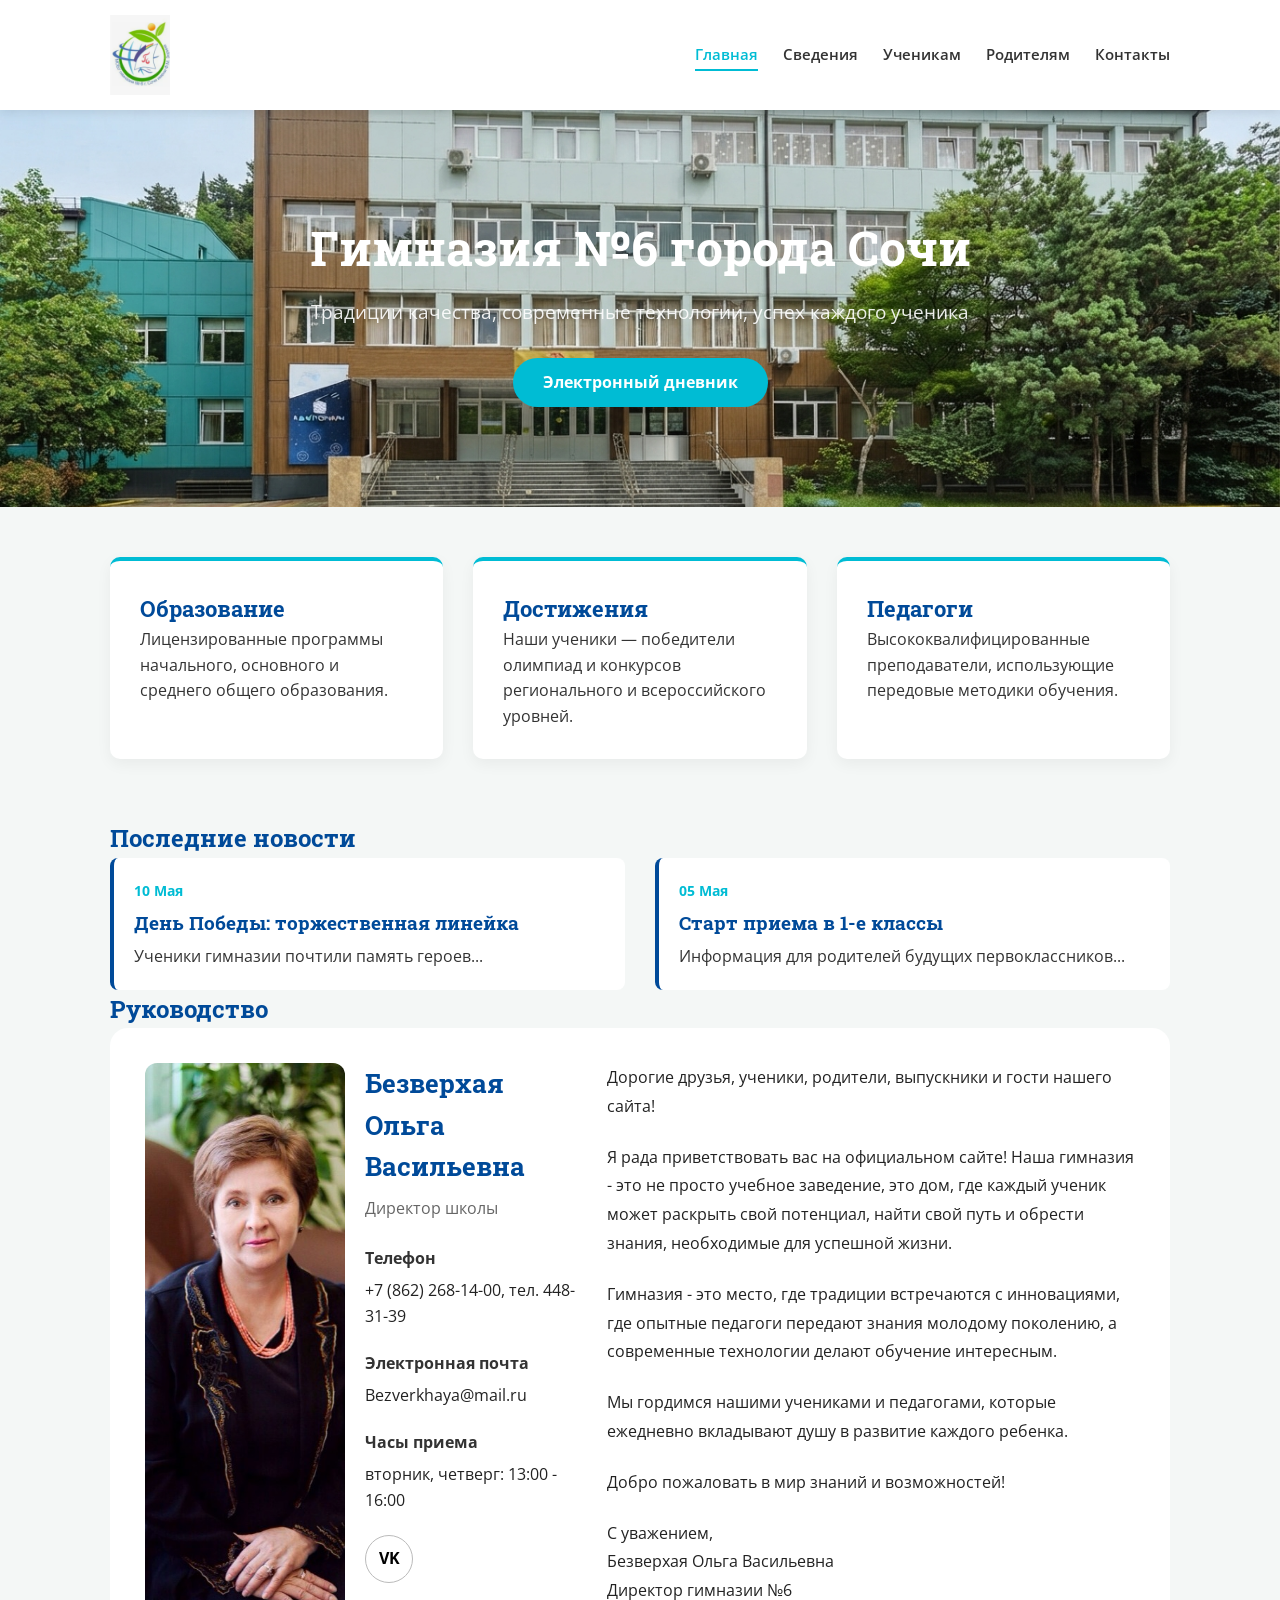
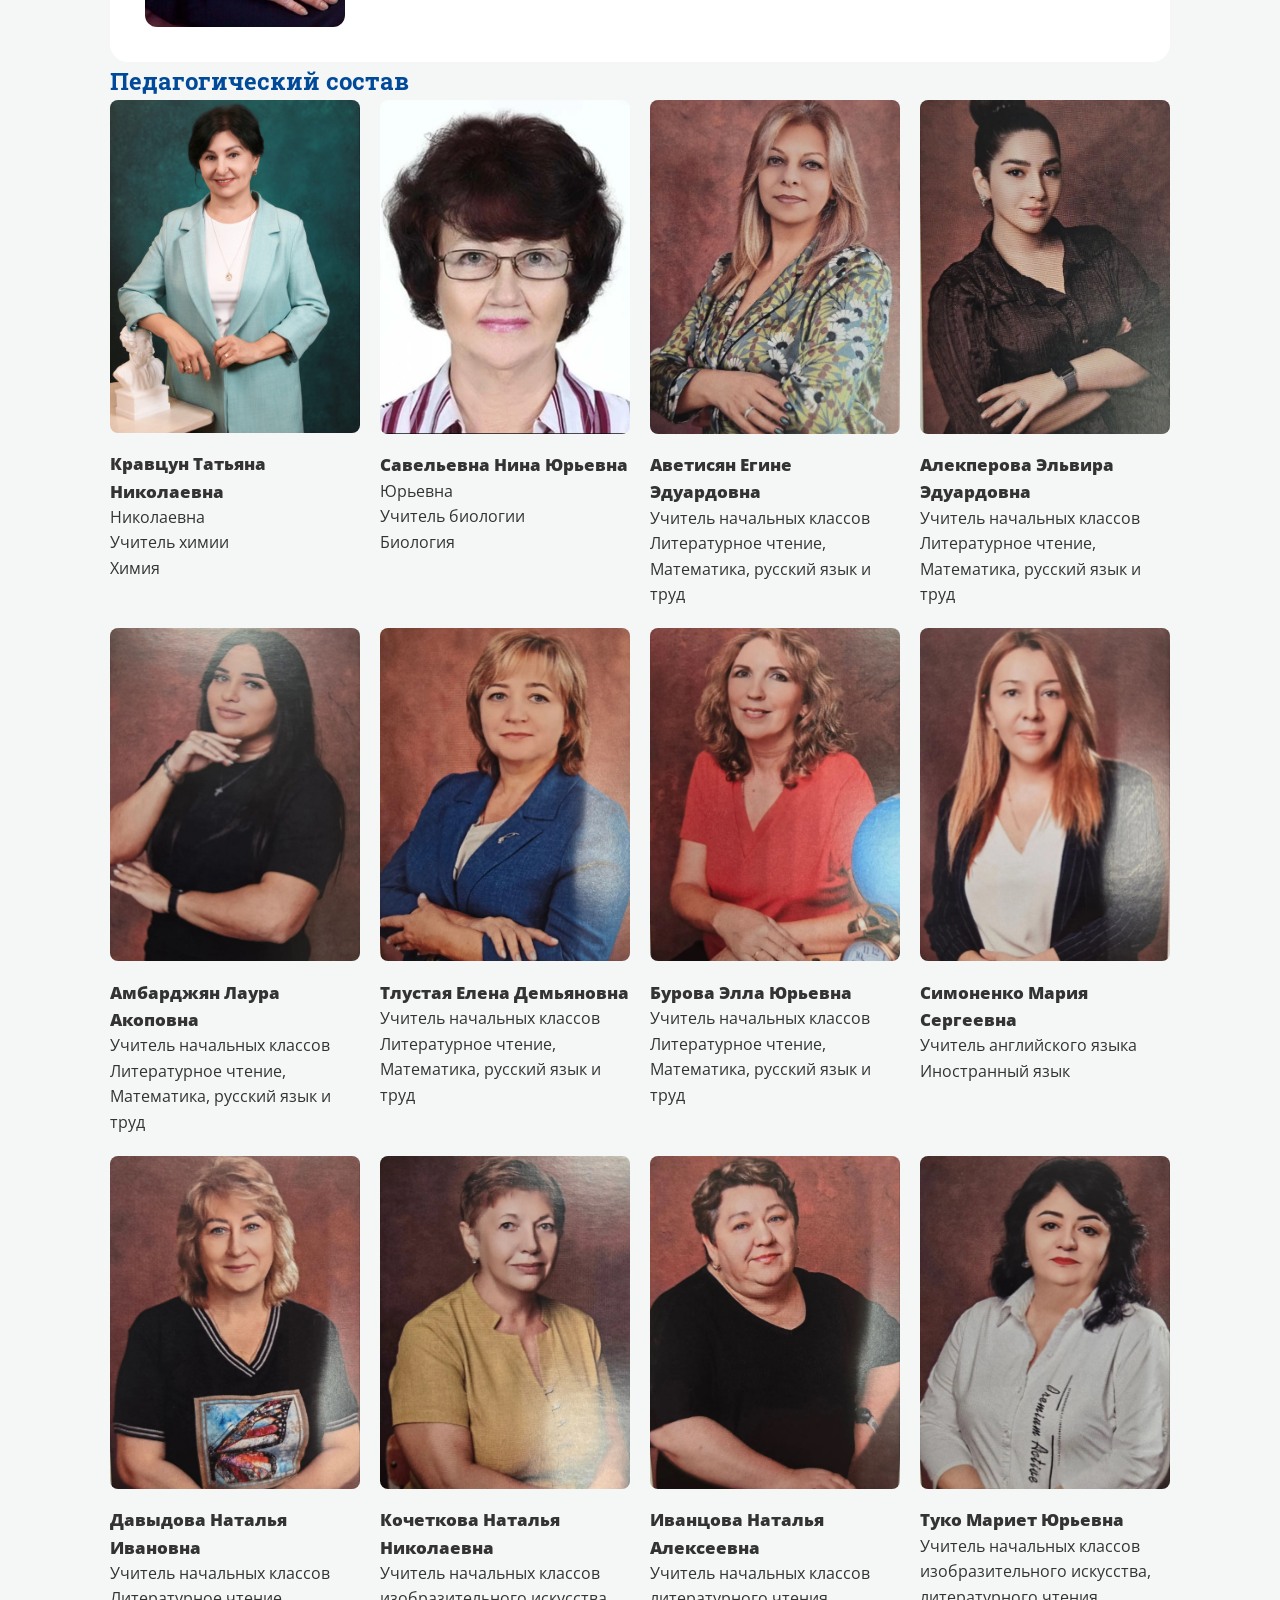
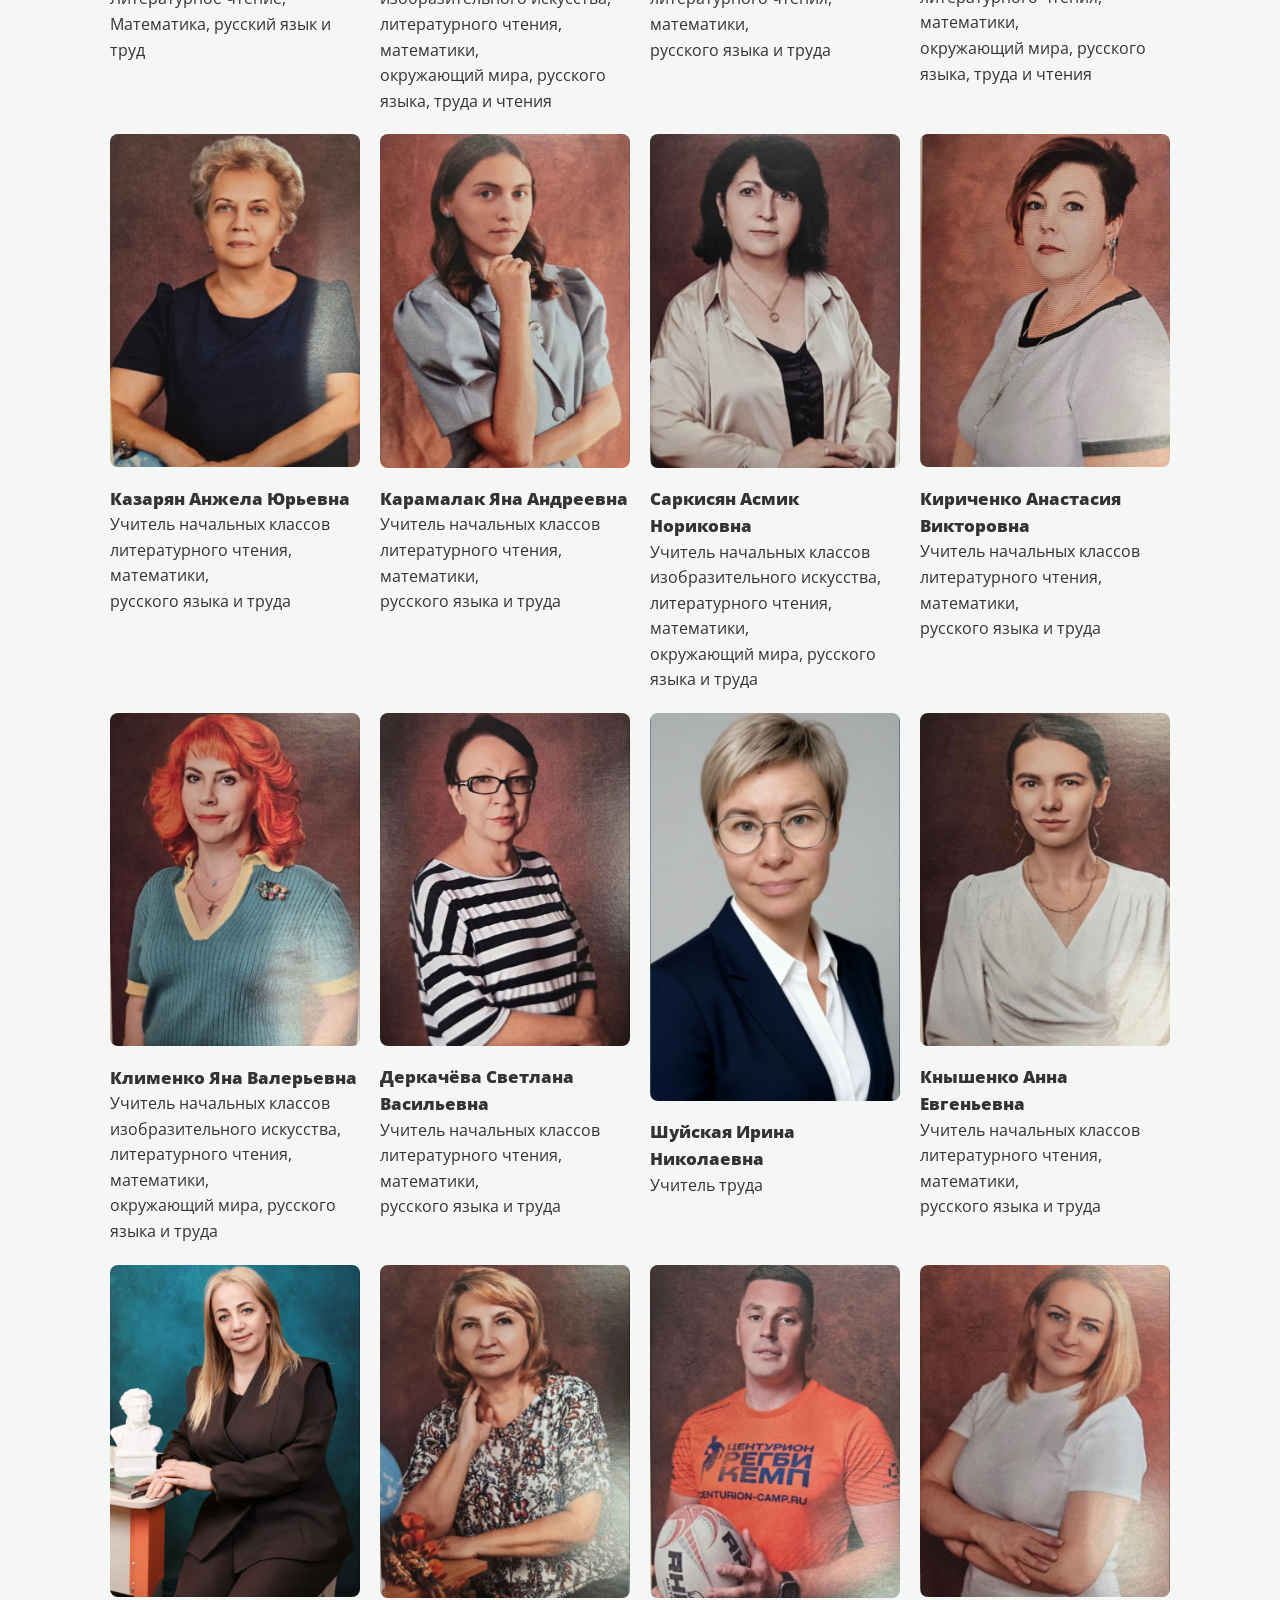
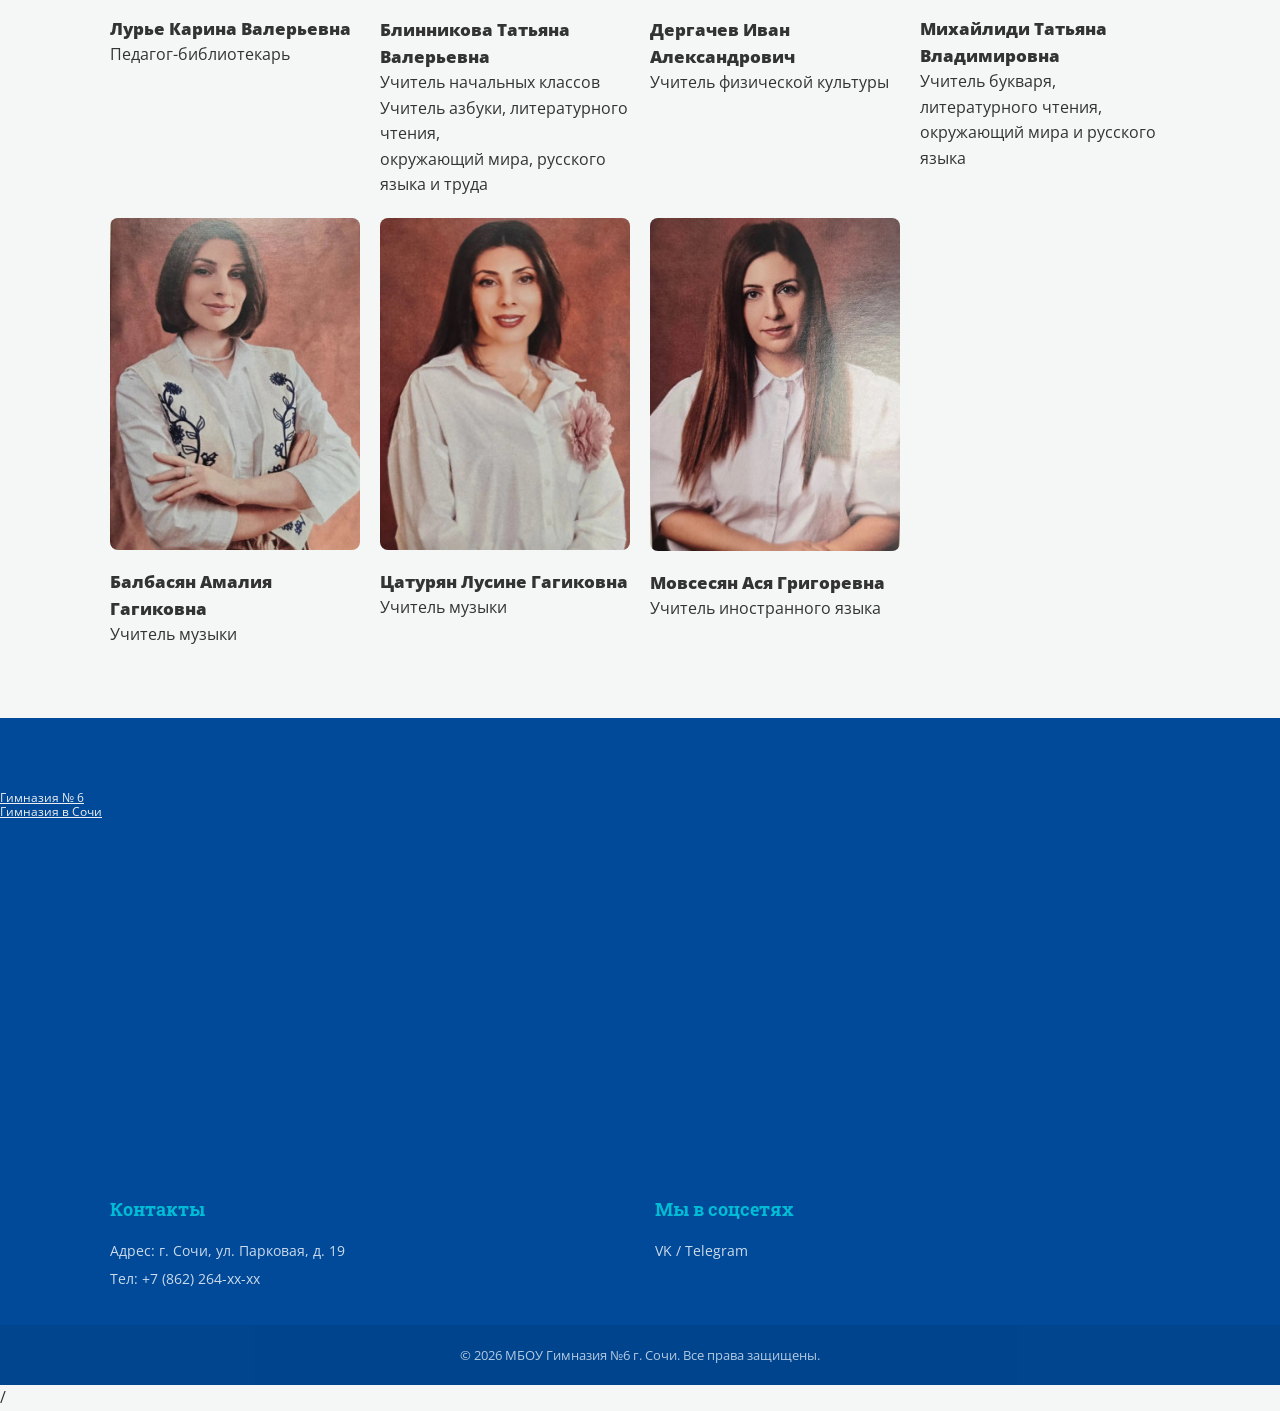
==== index.html @ 4249f8a3 "сделал сайт проще" ====
<!DOCTYPE html>
<html lang="ru">

<head>
    <meta charset="UTF-8">
    <meta name="viewport" content="width=device-width, initial-scale=1.0">
    <title>Гимназия №6 | Город-курорт Сочи</title>
    <link rel="stylesheet" href="style.css">
    <link rel="preconnect" href="https://fonts.googleapis.com">
    <link rel="preconnect" href="https://fonts.gstatic.com" crossorigin>
    <link
        href="https://fonts.googleapis.com/css2?family=Open+Sans:wght@400;600;700&family=Roboto+Slab:wght@700&display=swap"
        rel="stylesheet">
</head>

<body>

    <header>
        <div class="container header-inner">
            <div class="logo">
                <img src="prepod/NN.png"
                    alt="Гимназия 6 Сочи">
            </div>
            <nav>
                <ul class="nav_list">
                    <li><a href="#" class="active">Главная</a></li>
                    <li><a href="#">Сведения</a></li>
                    <li><a href="#">Ученикам</a></li>
                    <li><a href="#">Родителям</a></li>
                    <li><a href="#">Контакты</a></li>
                </ul>
            </nav>
            <a href="#" class="visually-impaired-link" style="display: none;">👁️ Версия для слабовидящих</a>
        </div>
    </header>

    <section class="hero">
        <div class="container hero-content">
            <h1>Гимназия №6 города Сочи</h1>
            <p>Традиции качества, современные технологии, успех каждого ученика</p>
            <a href="#" class="btn-primary">Электронный дневник</a>
        </div>
    </section>

    <main class="container">
        <section class="features">
            <article class="feature-card">
                <h3>Образование</h3>
                <p>Лицензированные программы начального, основного и среднего общего образования.</p>
            </article>
            <article class="feature-card">
                <h3>Достижения</h3>
                <p>Наши ученики — победители олимпиад и конкурсов регионального и всероссийского уровней.</p>
            </article>
            <article class="feature-card">
                <h3>Педагоги</h3>
                <p>Высококвалифицированные преподаватели, использующие передовые методики обучения.</p>
            </article>
        </section>

        <section class="news-preview">
            <h2>Последние новости</h2>
            <div class="news-grid">
                <div class="news-item">
                    <span class="date">10 Мая</span>
                    <h4>День Победы: торжественная линейка</h4>
                    <p>Ученики гимназии почтили память героев...</p>
                </div>
                <div class="news-item">
                    <span class="date">05 Мая</span>
                    <h4>Старт приема в 1-е классы</h4>
                    <p>Информация для родителей будущих первоклассников...</p>
                </div>
            </div>
        </section>

        <section class="management">
            <h2>Руководство</h2>
            <div class="card">
                <div class="left">
                    <img src="prepod/MainPR.jpg" alt="Директор" class="photo">
                    <div class="info">
                        <h2>Безверхая Ольга Васильевна</h2>
                        <p class="position">Директор школы</p>
                        <div class="block">
                            <span>Телефон</span>
                            <p>+7 (862) 268-14-00, тел. 448-31-39</p>
                        </div>
                        <div class="block">
                            <span>Электронная почта</span>
                            <p>Bezverkhaya@mail.ru</p>
                        </div>
                        <div class="block">
                            <span>Часы приема</span>
                            <p>вторник, четверг: 13:00 - 16:00</p>
                        </div>
                        <a href="#" class="vk">VK</a>
                    </div>
                </div>
                <div class="right">
                    <p>
                        Дорогие друзья, ученики, родители, выпускники и гости нашего сайта!
                    </p>
                    <p>
                        Я рада приветствовать вас на официальном сайте! Наша гимназия -
                        это не просто учебное заведение, это дом, где каждый ученик может
                        раскрыть свой потенциал, найти свой путь и обрести знания,
                        необходимые для успешной жизни.
                    </p>
                    <p>
                        Гимназия - это место, где традиции встречаются с инновациями,
                        где опытные педагоги передают знания молодому поколению,
                        а современные технологии делают обучение интересным.
                    </p>
                    <p>
                        Мы гордимся нашими учениками и педагогами, которые ежедневно
                        вкладывают душу в развитие каждого ребенка.
                    </p>
                    <p>
                        Добро пожаловать в мир знаний и возможностей!
                    </p>
                    <p class="sign">
                        С уважением,<br>
                        Безверхая Ольга Васильевна<br>
                        Директор гимназии №6
                    </p>
                </div>
            </div>
        </section>

        <section>
            <h2>Педагогический состав</h2>
            <div class="all_pr">
                <div class="pr">
                    <div class="pr_image">
                        
                        <img title="Кравцун Татьяна Николаевна" alt="Кравцун Татьяна Николаевна" src="prepod/pr1.jpg">
                    </div>
                    <div class="pr_text">
                        <p class="pr_name">Кравцун Татьяна Николаевна</p>
                        <p>Николаевна</p>

                        <p>Учитель химии</p>
                        <p>Химия</p>
                    </div>
                </div>

                <div class="pr">
                    <div class="pr_image">
                        
                        <img title="Савельевна Нина Юрьевна" alt="Савельевна Нина Юрьевна" src="prepod/pr2.jpg">
                    </div>
                    <div class="pr_text">
                        <p class="pr_name">Савельевна Нина Юрьевна</p>
                        <p>Юрьевна</p>
                    
                        <p>Учитель биологии</p>
                        <p>Биология</p>
                    </div>
                </div>

                 <div class="pr">
                    <div class="pr_image">
                        <img title="Аветисян Егине Эдуардовна" alt="Аветисян Егине Эдуардовна" src="prepod/pr3.jpg">
                    </div>
                    <div class="pr_text">
                        <p class="pr_name">Аветисян Егине Эдуардовна</p>

                        <p>Учитель начальных классов</p>
                        <p>Литературное чтение,</p>
                        <p>Математика, русский язык и труд</p>
                    </div>
                </div>
                
                <div class="pr">
                    <div class="pr_image">
                        <img title="Алекперова Эльвира Николаевна" alt="Алекперова Эльвира Николаевна" src="prepod/pr4.jpg">
                    </div>
                    <div class="pr_text">
                        <p class="pr_name">Алекперова Эльвира Эдуардовна</p>

                        <p>Учитель начальных классов</p>
                        <p>Литературное чтение,</p>
                        <p>Математика, русский язык и труд</p>
                    </div>
                </div>
                
                
                <div class="pr">
                    <div class="pr_image">
                        <img title="Амбарджян Лаура Акоповна" alt="Амбарджян Лаура Акоповна" src="prepod/pr5.jpg">
                    </div>
                    <div class="pr_text">
                        <p class="pr_name">Амбарджян Лаура Акоповна</p>

                        <p>Учитель начальных классов</p>
                        <p>Литературное чтение,</p>
                        <p>Математика, русский язык и труд</p>
                    </div>
                </div>
                
                
                <div class="pr">
                    <div class="pr_image">
                        <img title="Тлустая Елена Демьяновна" alt="Тлустая Елена Демьяновна" src="prepod/pr6.jpg">
                    </div>
                    <div class="pr_text">
                        <p class="pr_name">Тлустая Елена Демьяновна</p>

                        <p>Учитель начальных классов</p>
                        <p>Литературное чтение,</p>
                        <p>Математика, русский язык и труд</p>
                    </div>
                </div>
                
                <div class="pr">
                    <div class="pr_image">
                        <img title="Бурова Элла Юрьевна" alt="Бурова Элла Юрьевна" src="prepod/pr7.jpg">
                    </div>
                    <div class="pr_text">
                        <p class="pr_name">Бурова Элла Юрьевна</p>

                        <p>Учитель начальных классов</p>
                        <p>Литературное чтение,</p>
                        <p>Математика, русский язык и труд</p>
                    </div>
                </div>
                
                
                <div class="pr">
                    <div class="pr_image">
                        <img title="Симоненко Мария Сергеевна" alt="Симоненко Мария Сергеевна" src="prepod/pr8.jpg">
                    </div>
                    <div class="pr_text">
                        <p class="pr_name">Симоненко Мария Сергеевна</p>

                        <p>Учитель английского языка</p>
                        <p>Иностранный язык</p>
                    </div>
                </div>
                
                
                <div class="pr">
                    <div class="pr_image">
                        <img title="Давыдова Наталья Ивановна" alt="Давыдова Наталья Ивановна" src="prepod/pr9.jpg">
                    </div>
                    <div class="pr_text">
                        <p class="pr_name">Давыдова Наталья Ивановна</p>

                        <p>Учитель начальных классов</p>
                        <p>Литературное чтение,</p>
                        <p>Математика, русский язык и труд</p>
                    </div>
                </div>

                <div class="pr">
                    <div class="pr_image">
                        <img title="Кочеткова Наталья Николаевна" alt="Кочеткова Наталья Николаевна" src="prepod/pr10.jpg">
                    </div>
                    <div class="pr_text">
                        <p class="pr_name">Кочеткова Наталья Николаевна</p>

                        <p>Учитель начальных классов</p>
                        <p>изобразительного искусства, литературного чтения, математики,</p>
                        <p>окружающий мира, русского языка, труда и чтения</p>
                    </div>
                </div>
                
                
                <div class="pr">
                    <div class="pr_image">
                        <img title="Иванцова Наталья Алексеевна" alt="Иванцова Наталья Алексеевна" src="prepod/pr11.jpg">
                    </div>
                    <div class="pr_text">
                        <p class="pr_name">Иванцова Наталья Алексеевна</p>

                        <p>Учитель начальных классов</p>
                        <p>литературного чтения, математики,</p>
                        <p>русского языка и труда</p>
                    </div>
                </div>
                
                
                <div class="pr">
                    <div class="pr_image">
                        <img title="Туко Мариет Юрьевна" alt="Туко Мариет Юрьевна" src="prepod/pr12.jpg">
                    </div>
                    <div class="pr_text">
                        <p class="pr_name">Туко Мариет Юрьевна</p>

                        <p>Учитель начальных классов</p>
                        <p>изобразительного искусства, литературного чтения, математики,</p>
                        <p>окружающий мира, русского языка, труда и чтения</p>
                    </div>
                </div>

                <div class="pr">
                    <div class="pr_image">
                        <img title="Казарян Анжела Юрьевна" alt="Казарян Анжела Юрьевна" src="prepod/pr13.jpg">
                    </div>
                    <div class="pr_text">
                        <p class="pr_name">Казарян Анжела Юрьевна</p>

                        <p>Учитель начальных классов</p>
                        <p>литературного чтения, математики,</p>
                        <p>русского языка и труда</p>
                    </div>
                </div>
                
                
                <div class="pr">
                    <div class="pr_image">
                        <img title="Карамалак Яна Андреевна" alt="Карамалак Яна Андреевна" src="prepod/pr14.jpg">
                    </div>
                    <div class="pr_text">
                        <p class="pr_name">Карамалак Яна Андреевна</p>

                        <p>Учитель начальных классов</p>
                        <p>литературного чтения, математики,</p>
                        <p>русского языка и труда</p>
                    </div>
                </div>
                
                
                <div class="pr">
                    <div class="pr_image">
                        <img title="Саркисян Асмик Нориковна" alt="Саркисян Асмик Нориковна" src="prepod/pr15.jpg">
                    </div>
                    <div class="pr_text">
                        <p class="pr_name">Саркисян Асмик Нориковна</p>

                        <p>Учитель начальных классов</p>
                        <p>изобразительного искусства, литературного чтения, математики,</p>
                        <p>окружающий мира, русского языка и труда</p>
                    </div>
                </div>

                                <div class="pr">
                    <div class="pr_image">
                        <img title="Кириченко Анастасия Викторовна" alt="Кириченко Анастасия Викторовна" src="prepod/pr16.jpg">
                    </div>
                    <div class="pr_text">
                        <p class="pr_name">Кириченко Анастасия Викторовна</p>

                        <p>Учитель начальных классов</p>
                        <p>литературного чтения, математики,</p>
                        <p>русского языка и труда</p>
                    </div>
                </div>
                
                
                <div class="pr">
                    <div class="pr_image">
                        <img title="Клименко Яна Валерьевна" alt="Клименко Яна Валерьевна" src="prepod/pr17.jpg">
                    </div>
                    <div class="pr_text">
                        <p class="pr_name">Клименко Яна Валерьевна</p>

                        <p>Учитель начальных классов</p>
                        <p>изобразительного искусства, литературного чтения, математики,</p>
                        <p>окружающий мира, русского языка и труда</p>
                    </div>
                </div>
                

                <div class="pr">
                    <div class="pr_image">
                        <img title="Деркачёва Светлана Васильевна" alt="Деркачёва Светлана Васильевна" src="prepod/pr18.jpg">
                    </div>
                    <div class="pr_text">
                        <p class="pr_name">Деркачёва Светлана Васильевна</p>

                        <p>Учитель начальных классов</p>
                        <p>литературного чтения, математики,</p>
                        <p>русского языка и труда</p>
                    </div>
                </div>
                
                
                <div class="pr">
                    <div class="pr_image">
                        <img title="Шуйская Ирина Николаевна" alt="Шуйская Ирина Николаевна" src="prepod/pr19.jpg">
                    </div>
                    <div class="pr_text">
                        <p class="pr_name">Шуйская Ирина Николаевна</p>

                        <p>Учитель труда</p>
                    </div>
                </div>
                
                
                <div class="pr">
                    <div class="pr_image">
                        <img title="Кнышенко Анна Евгеньевна" alt="Кнышенко Анна Евгеньевна" src="prepod/pr20.jpg">
                    </div>
                    <div class="pr_text">
                        <p class="pr_name">Кнышенко Анна Евгеньевна</p>

                        <p>Учитель начальных классов</p>
                        <p>литературного чтения, математики,</p>
                        <p>русского языка и труда</p>
                    </div>
                </div>

                <div class="pr">
                    <div class="pr_image">
                        <img title="Лурье Карина Валерьевна" alt="Лурье Карина Валерьевна" src="prepod/pr21.jpg">
                    </div>
                    <div class="pr_text">
                        <p class="pr_name">Лурье Карина Валерьевна</p>

                        <p>Педагог-библиотекарь</p>
                    </div>
                </div>
                
                
                <div class="pr">
                    <div class="pr_image">
                        <img title="Блинникова Татьяна Валерьевна" alt="Блинникова Татьяна Валерьевна" src="prepod/pr22.jpg">
                    </div>
                    <div class="pr_text">
                        <p class="pr_name">Блинникова Татьяна Валерьевна</p>

                        <p>Учитель начальных классов</p>
                        <p>Учитель азбуки, литературного чтения,</p>
                        <p>окружающий мира, русского языка и труда</p>
                    </div>
                </div>

                <div class="pr">
                    <div class="pr_image">
                        <img title="Дергачев Иван Александрович" alt="Дергачев Иван Александрович" src="prepod/pr23.jpg">
                    </div>
                    <div class="pr_text">
                        <p class="pr_name">Дергачев Иван Александрович</p>

                        <p>Учитель физической культуры</p>
                    </div>
                </div>
                
                
                <div class="pr">
                    <div class="pr_image">
                        <img title="Михайлиди Татьяна Владимировна" alt="Михайлиди Татьяна Владимировна" src="prepod/pr24.jpg">
                    </div>
                    <div class="pr_text">
                        <p class="pr_name">Михайлиди Татьяна Владимировна</p>

                        <p>Учитель букваря, литературного чтения,</p>
                        <p>окружающий мира и русского языка</p>
                    </div>
                </div>
                
                
                <div class="pr">
                    <div class="pr_image">
                        <img title="Балбасян Амалия Гагиковна" alt="Балбасян Амалия Гагиковна" src="prepod/pr25.jpg">
                    </div>
                    <div class="pr_text">
                        <p class="pr_name">Балбасян Амалия Гагиковна</p>

                        <p>Учитель музыки</p>
                    </div>
                </div>

                                <div class="pr">
                    <div class="pr_image">
                        <img title="Цатурян Лусине Гагиковна" alt="Цатурян Лусине Гагиковна" src="prepod/pr26.jpg">
                    </div>
                    <div class="pr_text">
                        <p class="pr_name">Цатурян Лусине Гагиковна</p>

                        <p>Учитель музыки</p>
                    </div>
                </div>
                
                
                <div class="pr">
                    <div class="pr_image">
                        <img title="Мовсесян Ася Григоревна" alt="Мовсесян Ася Григоревна" src="prepod/pr27.jpg">
                    </div>
                    <div class="pr_text">
                        <p class="pr_name">Мовсесян Ася Григоревна</p>

                        <p>Учитель иностранного языка</p>
                    </div>
                </div>

            </div>
                
               
        </section>

    </main>

    <footer>
        <div class="footer-map">


            <div style="position:relative;overflow:hidden;"><a
                    href="https://yandex.ru/maps/org/gimnaziya_6/181608024861/?utm_medium=mapframe&utm_source=maps"
                    style="color:#eee;font-size:12px;position:absolute;top:0px;">Гимназия № 6</a><a
                    href="https://yandex.ru/maps/239/sochi/category/gymnasium/184106234/?utm_medium=mapframe&utm_source=maps"
                    style="color:#eee;font-size:12px;position:absolute;top:14px;">Гимназия в Сочи</a><iframe
                    src="https://yandex.ru/map-widget/v1/?ll=39.745331%2C43.612335&mode=search&oid=181608024861&ol=biz&z=18.25"
                    width="100%" height="400px" frameborder="0" allowfullscreen="true"
                    style="position:relative;"></iframe>
            </div>
        </div>


        <div class="container footer-content">
            <div class="footer-col">
                <h4>Контакты</h4>
                <p>Адрес: г. Сочи, ул. Парковая, д. 19</p>
                <p>Тел: +7 (862) 264-xx-xx</p>
            </div>

            <div class="footer-col">
                <h4>Мы в соцсетях</h4>
                <p>VK / Telegram</p>
            </div>
        </div>
        <div class="footer-bottom">
            <p>&copy; 2026 МБОУ Гимназия №6 г. Сочи. Все права защищены.</p>
        </div>
    </footer>
/
</body>
</html>
---- style.css ----
@import url('https://fonts.googleapis.com/css2?family=Roboto:ital,wght@0,100..900;1,100..900&display=swap');

/* --- Сброс стилей и box-sizing (в самом начале) --- */
*, *::before, *::after {
    margin: 0;
    padding: 0;
    box-sizing: border-box;
}

/* --- Переменные цветов --- */
:root {
    --primary-color: #004a99;
    --accent-color: #00bcd4; 
    --text-color: #333333;
    --bg-light: #f4f7f6;
    --white: #ffffff;
}

/* --- Базовые стили --- */
body {
    font-family: 'Open Sans', sans-serif;
    line-height: 1.6;
    color: var(--text-color);
    background-color: var(--bg-light);
    display: flex;
    flex-direction: column;
    min-height: 100vh;
}

img {
    max-width: 100%;
    height: auto;
}

.container {
    max-width: 1100px;
    margin: 0 auto;
    padding: 0 20px;
}

h1, h2, h3, h4 {
    font-family: 'Roboto Slab', serif;
    color: var(--primary-color);
}

/* --- Шапка (Header) --- */
header {
    background-color: var(--white);
    box-shadow: 0 2px 10px rgba(0,0,0,0.1);
    padding: 15px 0;
    /* position: sticky; */
    top: 0;
    z-index: 1000;
}

.header-inner {
    display: flex;
    justify-content: space-between;
    align-items: center;
}

.logo {
    font-weight: bold;
    font-size: 1.2rem;
    color: var(--primary-color);
    display: flex;
    align-items: center;
    gap: 10px;
    width: 60px;
}

.nav_list{
    display: flex;
    justify-content: center;
    flex-flow: wrap;
} 

nav ul {
    list-style: none;
}

nav ul li {
    display: inline;
    margin-left: 25px;
}

nav a {
    text-decoration: none;
    color: var(--text-color);
    font-weight: 600;
    font-size: 0.95rem;
    transition: color 0.3s;
    padding-bottom: 5px;
}

nav a:hover, nav a.active {
    color: var(--accent-color);
    border-bottom: 2px solid var(--accent-color);
}

.visually-impaired-link {
    font-size: 0.8rem;
    color: var(--primary-color);
    text-decoration: none;
    border: 1px solid var(--primary-color);
    padding: 5px 10px;
    border-radius: 4px;
}

/* --- Главный экран (Hero) --- */
.hero {
    background: linear-gradient(rgba(0, 74, 153, 0.7), rgba(0, 188, 212, 0.7)), 
                url('https://images.unsplash.com/photo-1597859953097-851b260105b2?q=80&w=1600') center/cover no-repeat;
    color: var(--white);
    padding: 100px 0;
    text-align: center;
    background-image: url(by.png);
    background-size: cover;
    background-position-y: center;
    background-position-x: center;
    background-repeat: no-repeat;
}

.hero-content h1 {
    font-size: 3rem;
    margin-bottom: 10px;
    color: var(--white);
}

.hero-content p {
    font-size: 1.2rem;
    margin-bottom: 30px;
    opacity: 0.9;
}

.btn-primary {
    background-color: var(--accent-color);
    color: var(--white);
    padding: 12px 30px;
    text-decoration: none;
    font-weight: bold;
    border-radius: 30px;
    transition: background-color 0.3s, transform 0.2s;
    display: inline-block;
}

.btn-primary:hover {
    background-color: #0097a7;
    transform: translateY(-2px);
}

/* --- Основной контент --- */
main {
    padding: 40px 0;
    flex: 1;
}

.features {
    display: grid;
    grid-template-columns: repeat(auto-fit, minmax(280px, 1fr));
    gap: 30px;
    margin-bottom: 60px;
    margin-top: 50px;
}

.feature-card {
    background: var(--white);
    padding: 30px;
    border-radius: 10px;
    box-shadow: 0 5px 15px rgba(0,0,0,0.05);
    transition: transform 0.3s;
    border-top: 4px solid var(--accent-color);
}

.feature-card:hover {
    transform: translateY(-5px);
}

.feature-card h3 {
    margin-top: 0;
    font-size: 1.4rem;
}

.news-grid {
    display: grid;
    grid-template-columns: repeat(auto-fit, minmax(300px, 1fr));
    gap: 30px;
}

.news-item {
    background: var(--white);
    padding: 20px;
    border-radius: 8px;
    border-left: 4px solid var(--primary-color);
}

.date {
    color: var(--accent-color);
    font-weight: bold;
    font-size: 0.9rem;
}

.news-item h4 {
    margin: 5px 0;
    font-size: 1.2rem;
}

/* Секция Management */
.management h1 {
    font-size: 34px;
    margin-bottom: 30px;
}

.card {
    background: var(--white);
    border-radius: 18px;
    padding: 35px;
    display: flex;
    gap: 30px;
}

.left {
    display: flex;
    gap: 20px;
    width: 45%;
}

.photo {
    width: 200px;
    border-radius: 12px;
    object-fit: cover;
}

.info {
    flex: 1;
}

.info h2 {
    font-size: 26px;
    margin-bottom: 8px;
}

.position {
    color: #666;
    margin-bottom: 25px;
}

.block {
    margin-bottom: 22px;
}

.block span {
    display: block;
    font-weight: bold;
    margin-bottom: 6px;
}

.block p {
    font-size: 16px;
    color: #222;
}

.vk {
    display: flex;
    align-items: center;
    justify-content: center;
    width: 48px;
    height: 48px;
    border-radius: 50%;
    border: 1px solid #bbb;
    text-decoration: none;
    color: #000;
    font-weight: bold;
}

.right {
    width: 55%;
    font-size: 16px;
    line-height: 1.8;
    color: #222;
}

.right p {
    margin-bottom: 22px;
}

/* Сетка карточек товаров/проектов (ИСПРАВЛЕНО) */
.all_pr {
    display: grid;
    gap: 20px;
    grid-template-columns: repeat(auto-fit, minmax(250px, 1fr));
}

.pr_image > img {
    width: 100%;
    border-radius: 8px;
}

.pr_name {
    font-weight: 900;
    font-size: 17px;
    margin-top: 10px;
}

/* Footer */
footer {
    background-color: var(--primary-color);
    color: var(--white);
    padding: 70px 0 0 0;
    margin-top: 70px;
}

.footer-content {
    display: grid;
    grid-template-columns: repeat(auto-fit, minmax(220px, 1fr));
    gap: 30px;
    padding-bottom: 30px;
}

.footer-col h4 {
    color: var(--accent-color);
    font-size: 1.1rem;
    margin-bottom: 15px;
}

.footer-col p {
    font-size: 0.9rem;
    opacity: 0.8;
    margin: 5px 0;
}

.footer-bottom {
    text-align: center;
    padding: 20px;
    background-color: rgba(0,0,0,0.1);
    font-size: 0.8rem;
    opacity: 0.7;
}

/* --- Адаптивность (Mobile & Tablet) --- */
@media (max-width: 900px) {
    .card {
        flex-direction: column;
    }
    .left, .right {
        width: 100%;
    }
}

@media (max-width: 768px) {
    .header-inner {
        /* flex-direction: column; */
        gap: 15px;
    }
    nav ul li {
        margin: 0 10px;
    }
    .hero-content h1 {
        font-size: 2rem;
    }
    .left {
        flex-direction: column;
        align-items: center;
        text-align: center;
    }
}
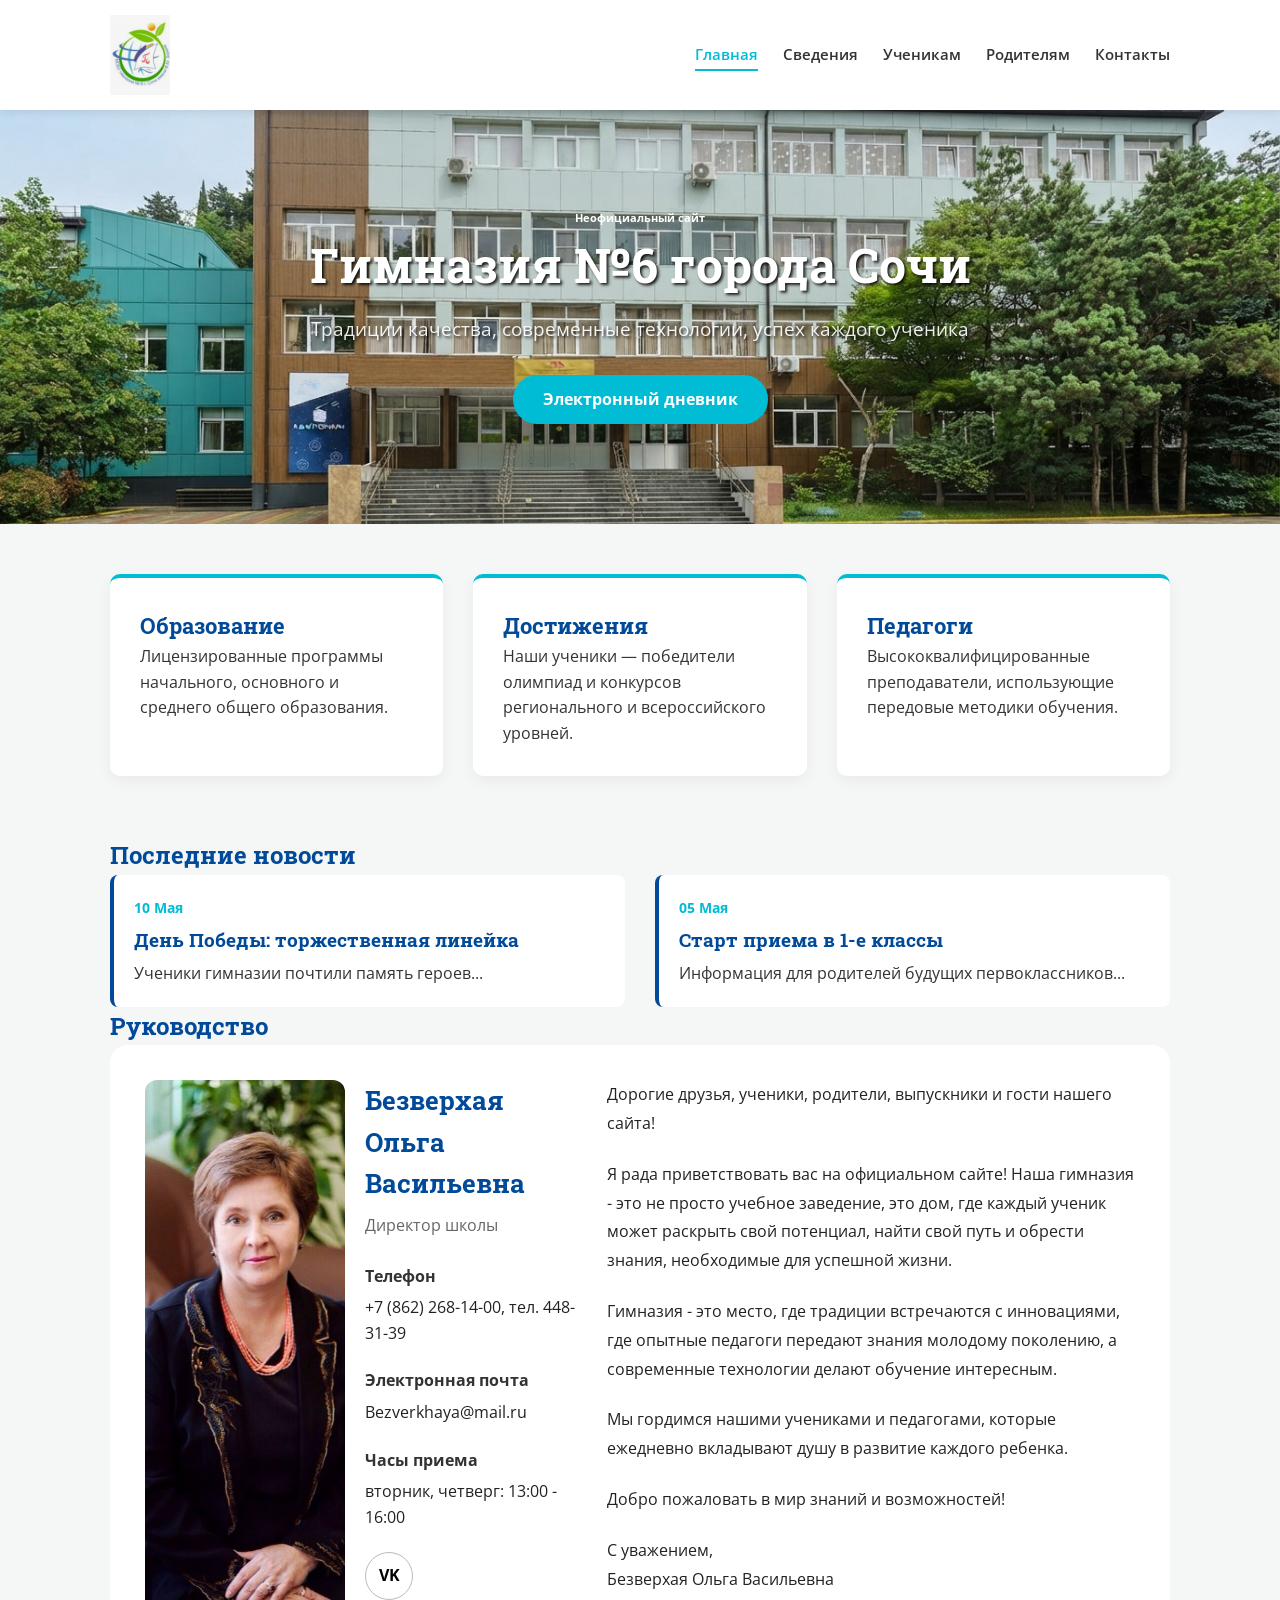
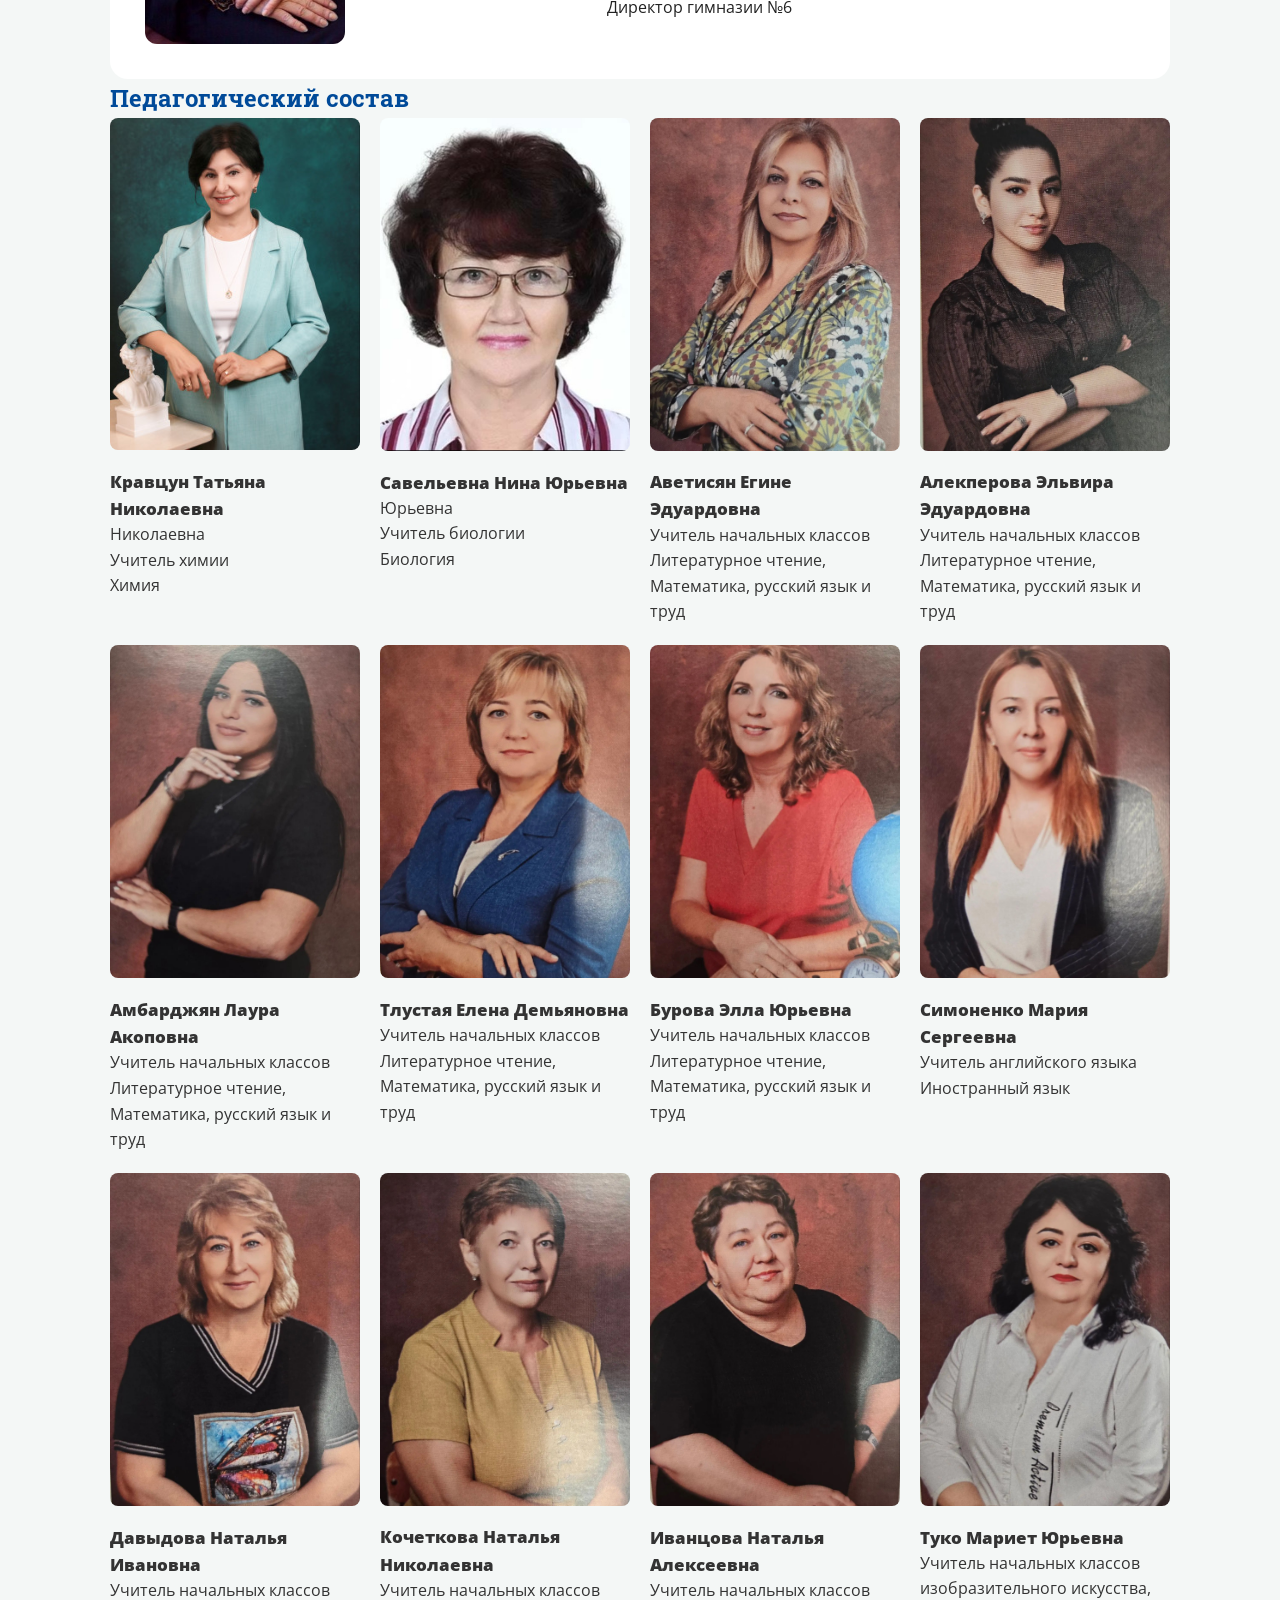
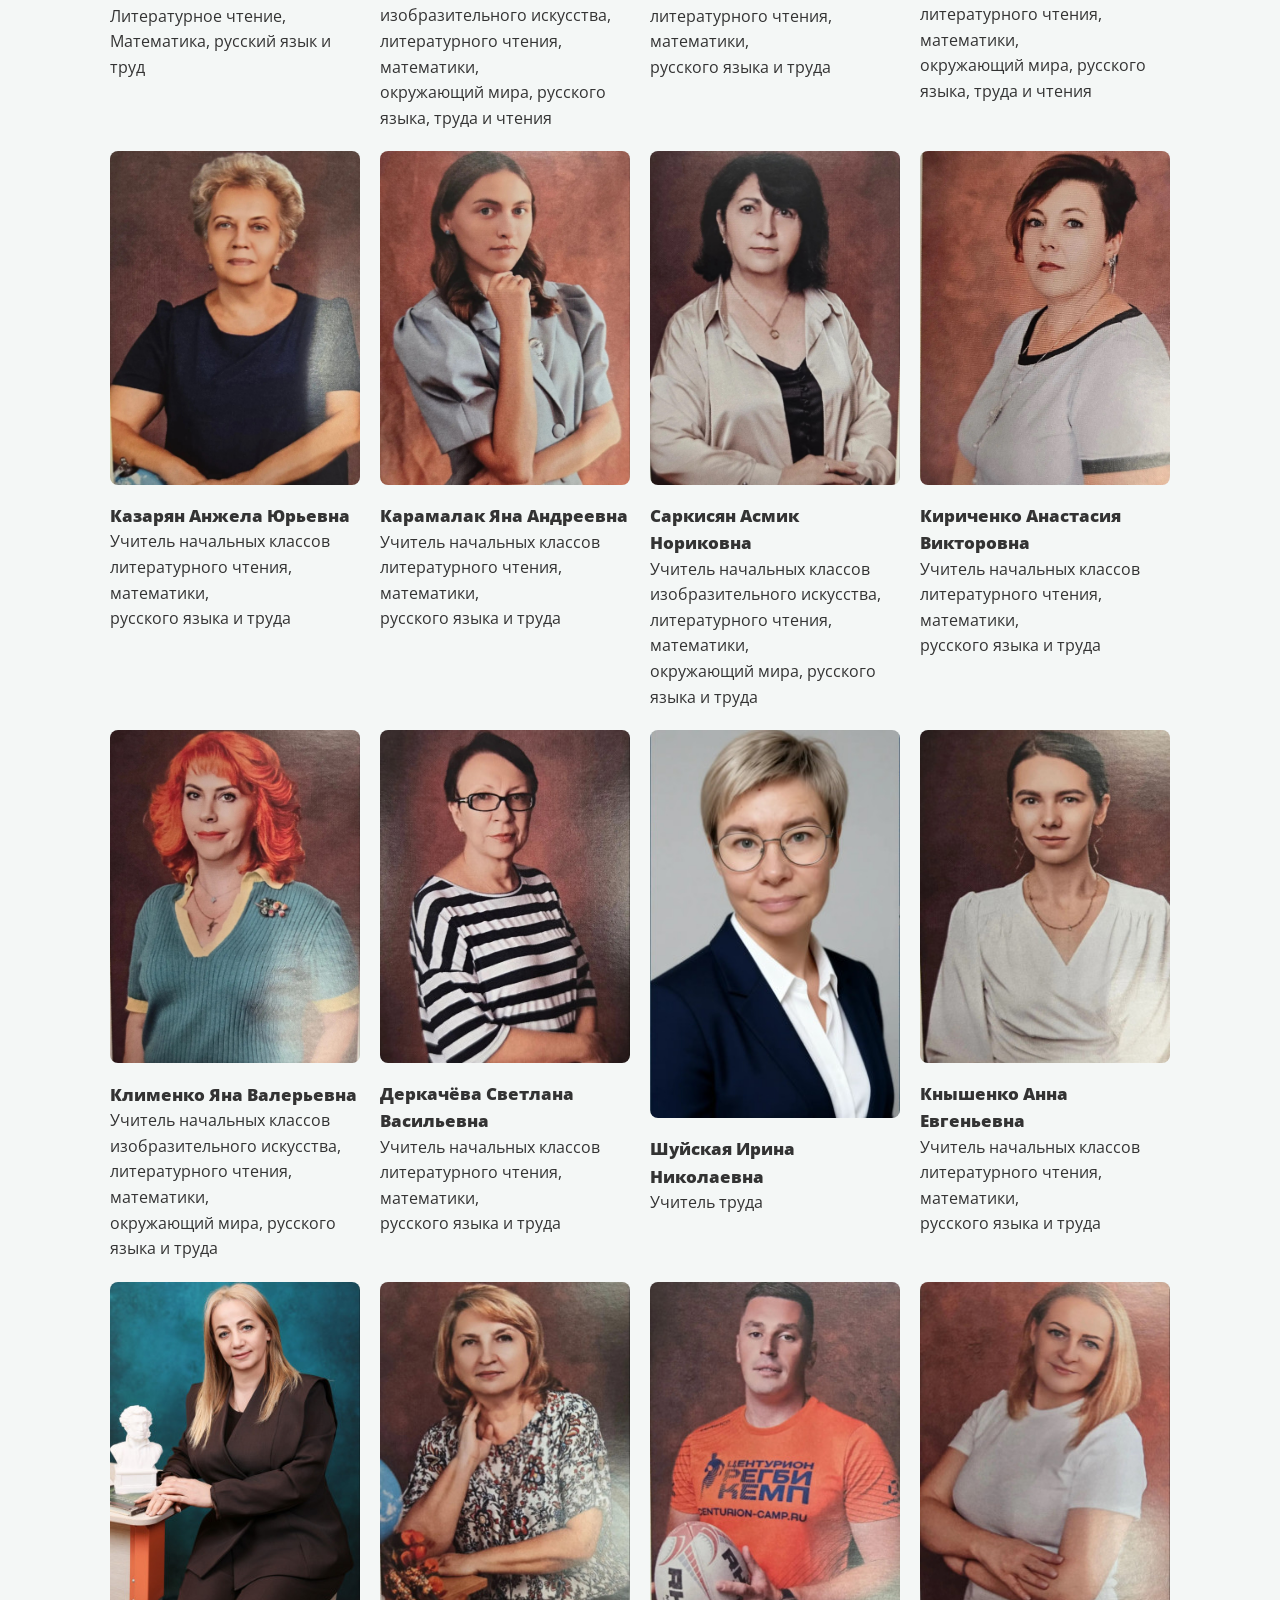
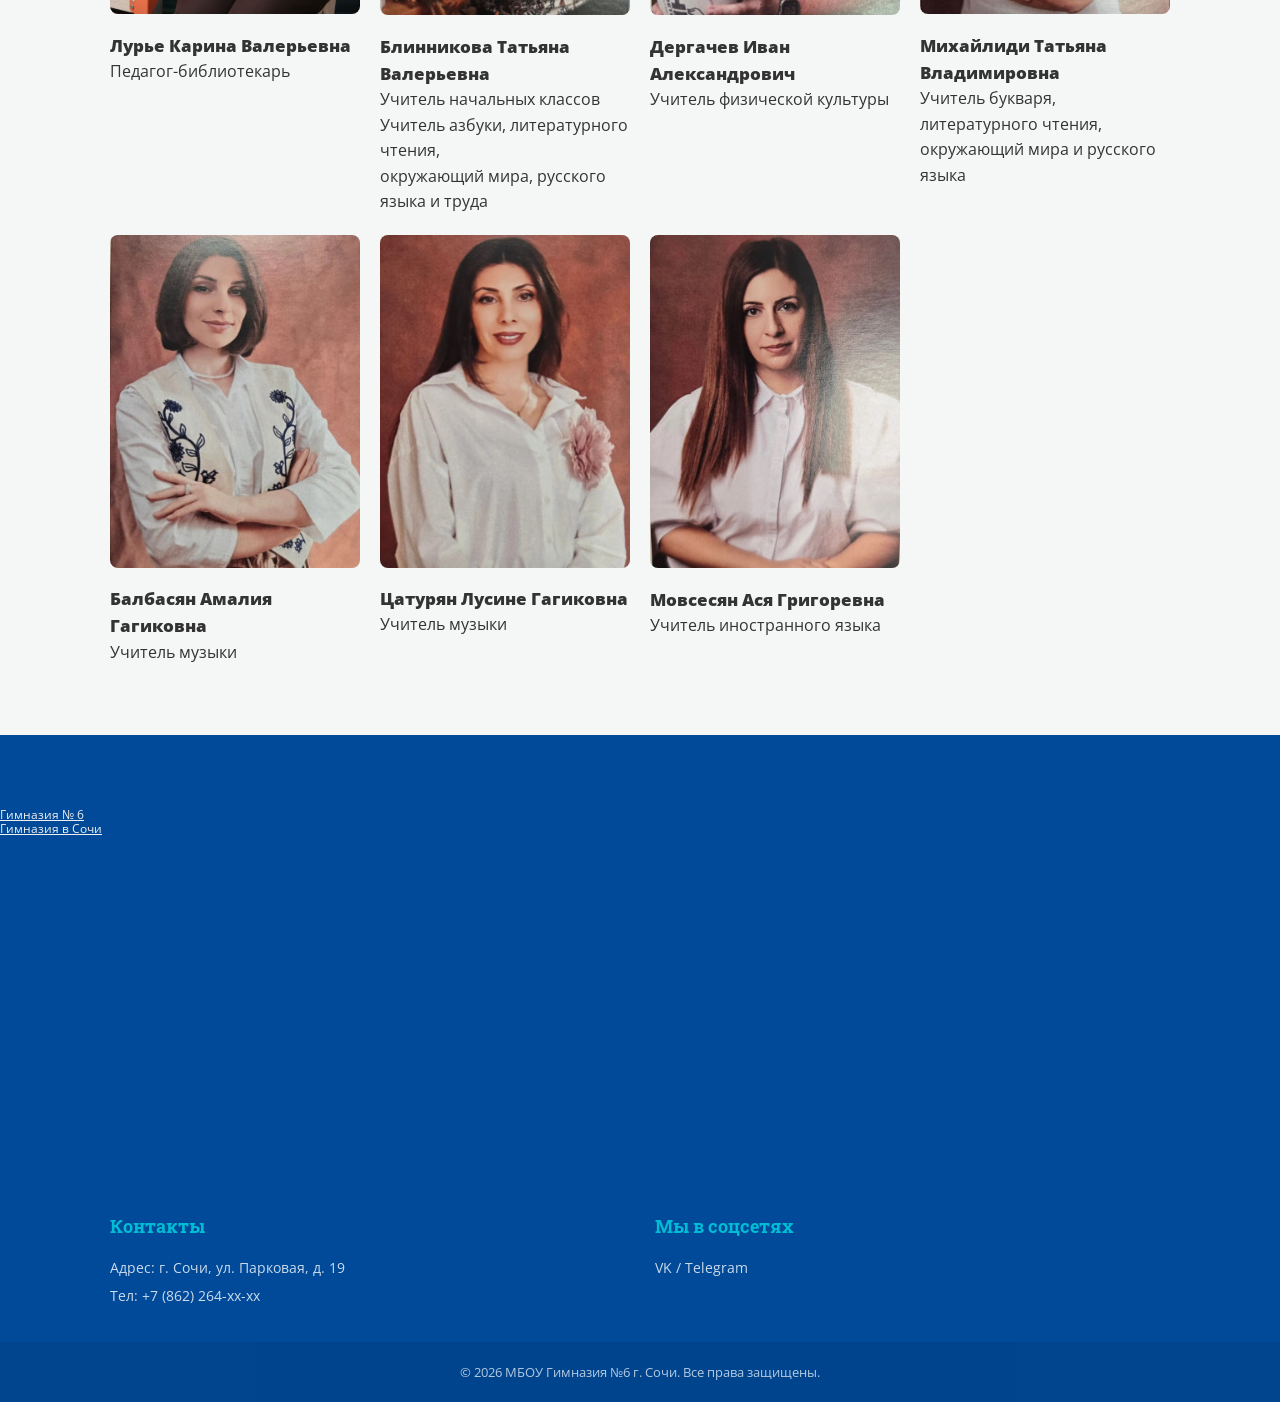
==== commit 5e9a1ab8: "тени" ====
--- a/index.html
+++ b/index.html
@@ -36,8 +36,10 @@
 
     <section class="hero">
         <div class="container hero-content">
+            
+            <h6>Неофициальный сайт</h6>
             <h1>Гимназия №6 города Сочи</h1>
-            <p>Традиции качества, современные технологии, успех каждого ученика</p>
+            <p class="paragraph">Традиции качества, современные технологии, успех каждого ученика</p>
             <a href="#" class="btn-primary">Электронный дневник</a>
         </div>
     </section>
@@ -525,7 +527,7 @@
             <p>&copy; 2026 МБОУ Гимназия №6 г. Сочи. Все права защищены.</p>
         </div>
     </footer>
-/
+
 </body>
 </html>
 
--- a/style.css
+++ b/style.css
@@ -36,6 +36,14 @@
     max-width: 1100px;
     margin: 0 auto;
     padding: 0 20px;
+}
+
+h1{
+    text-shadow: 2px 2px 3px #000000d9;
+}
+
+.paragraph{
+        text-shadow: 2px 2px 3px #000000d9;
 }
 
 h1, h2, h3, h4 {
@@ -364,3 +372,11 @@
         text-align: center;
     }
 }
+
+@media (max-width: 560px) {
+    .all_pr {
+        display: grid;
+        gap: 10px;
+        grid-template-columns: repeat(2, 1fr);
+    }
+}
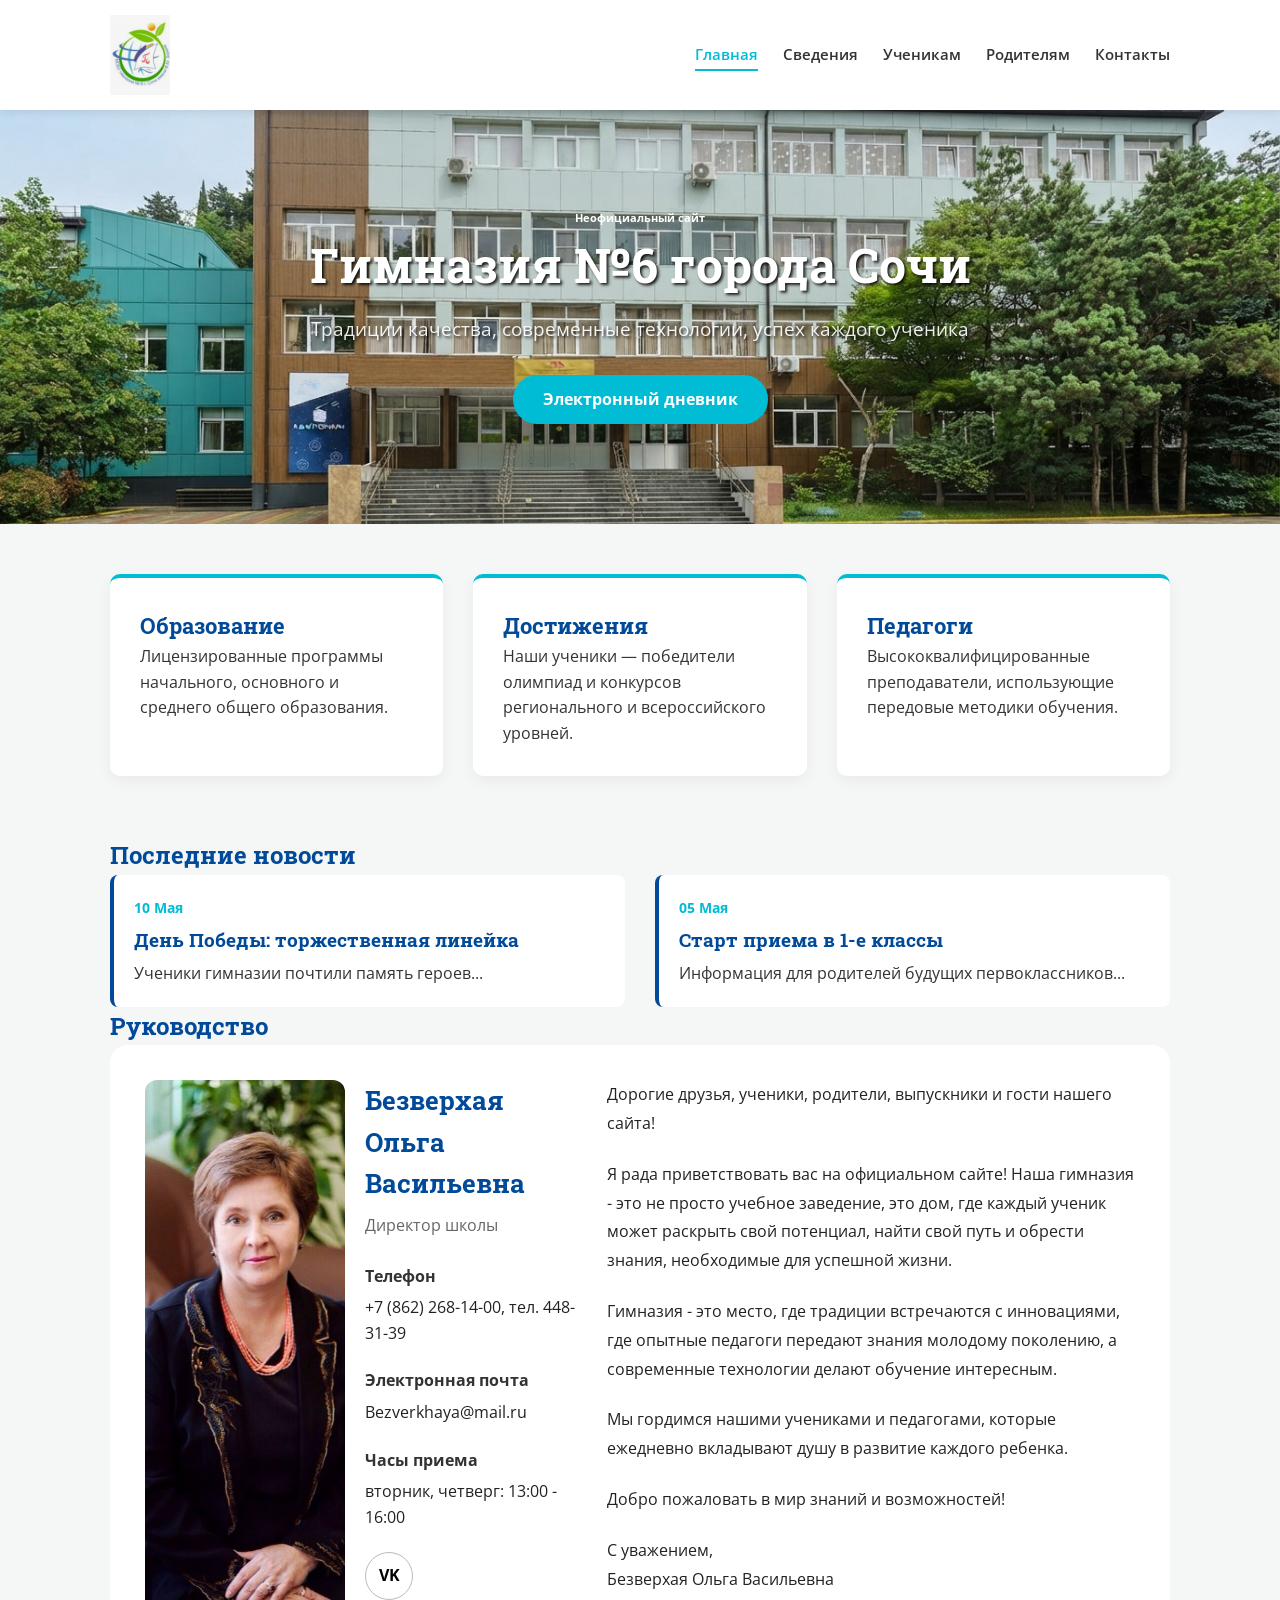
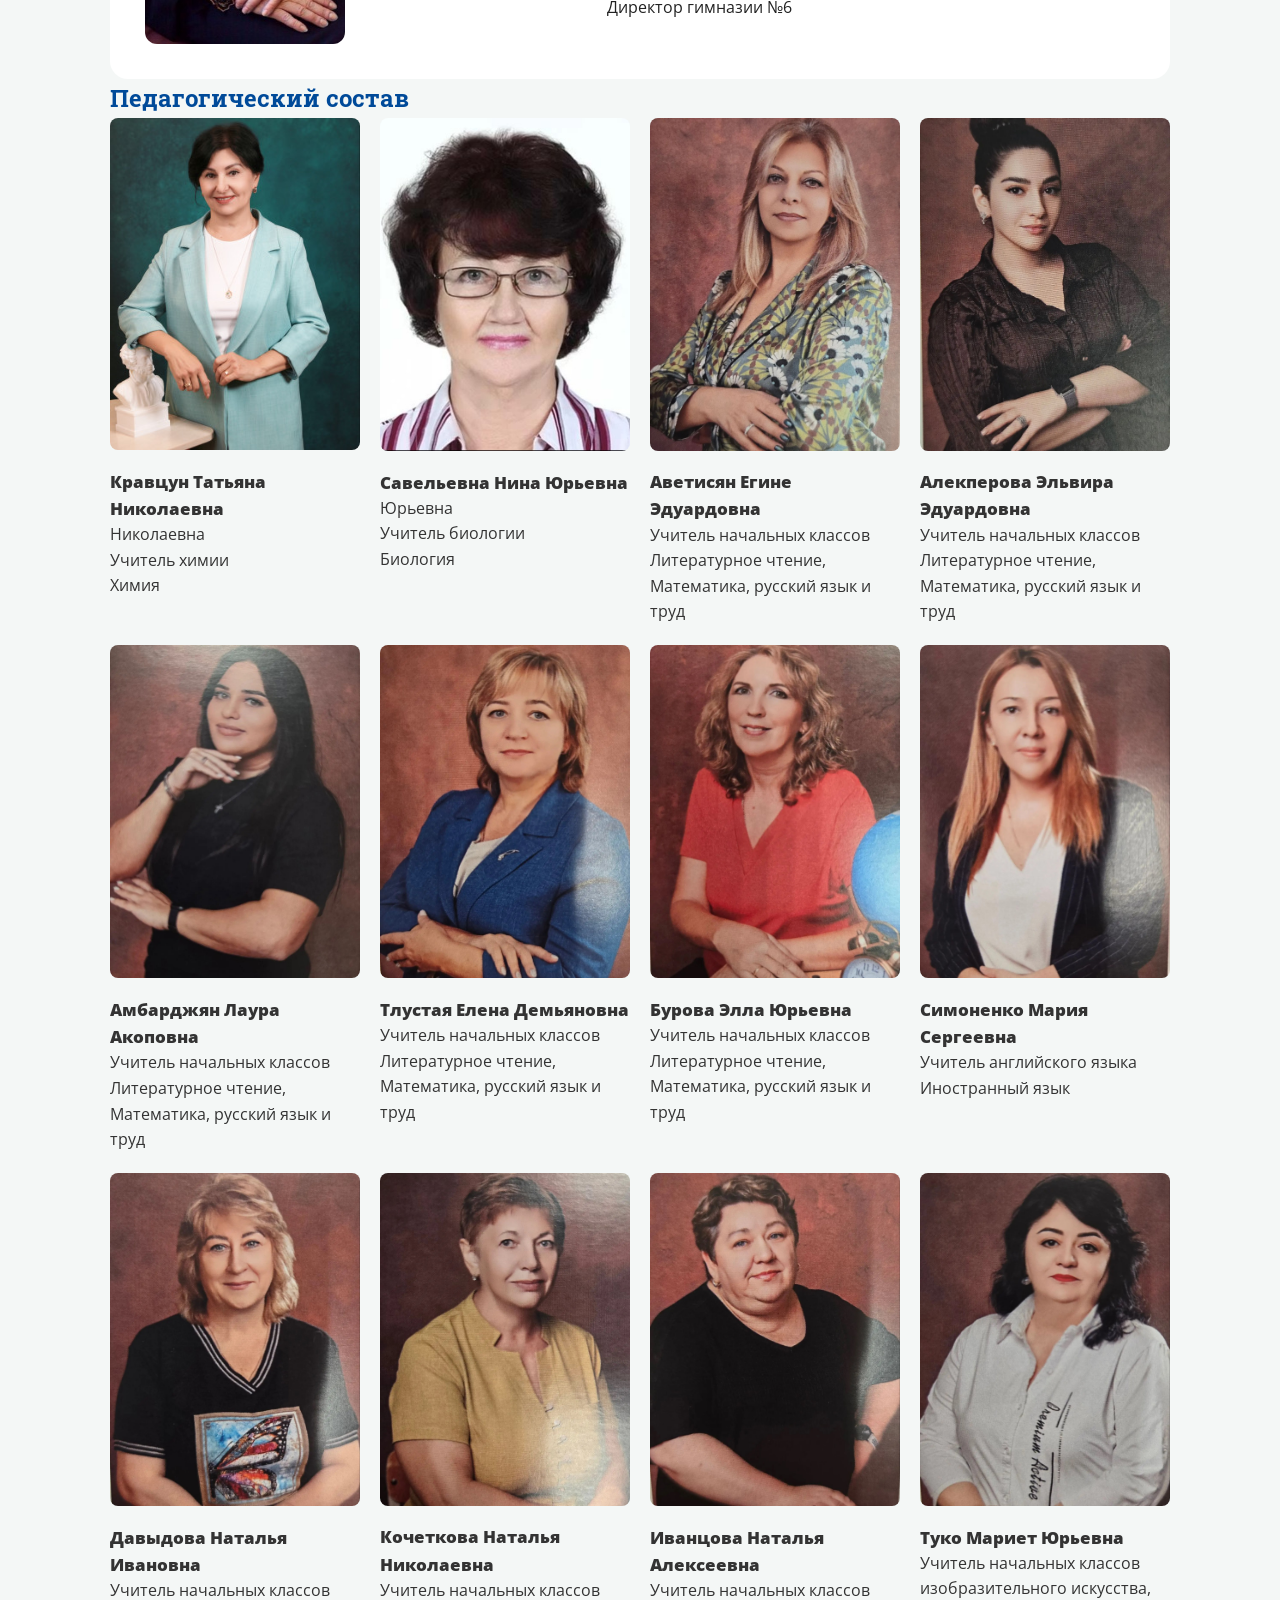
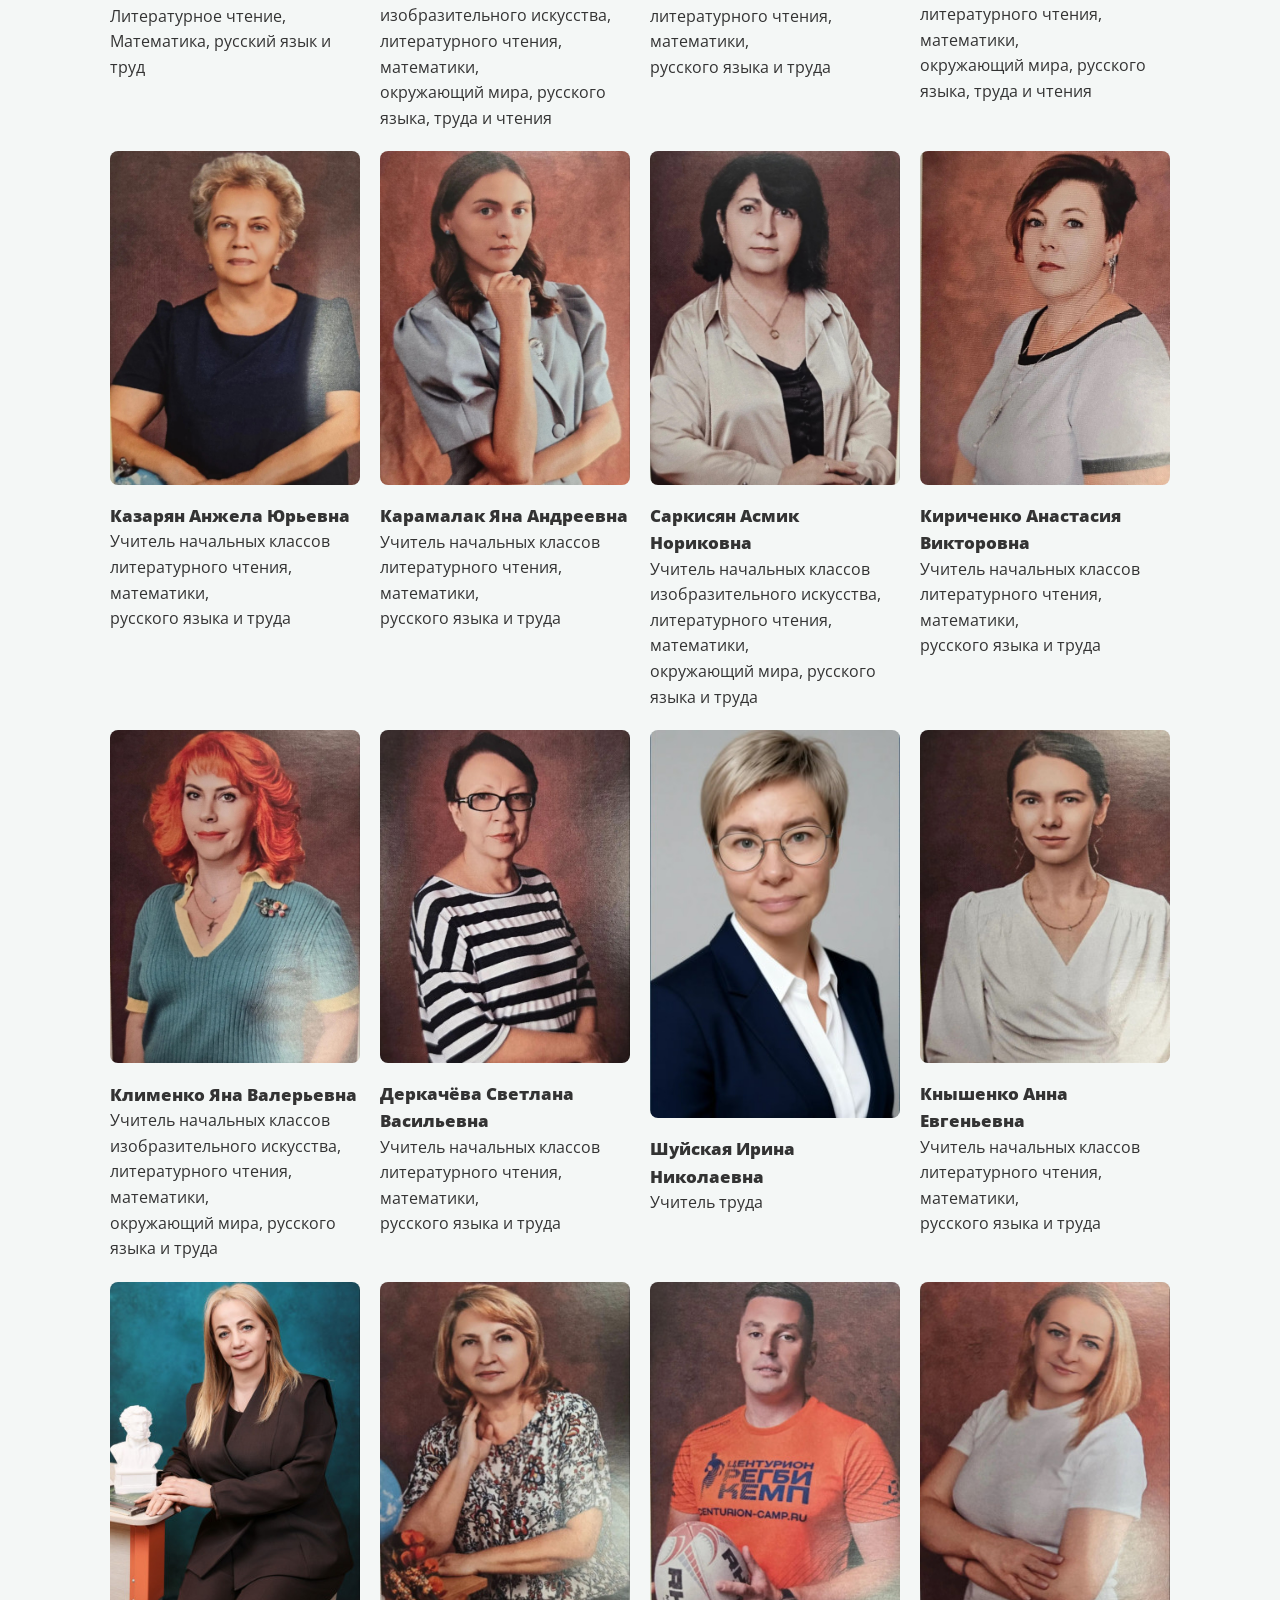
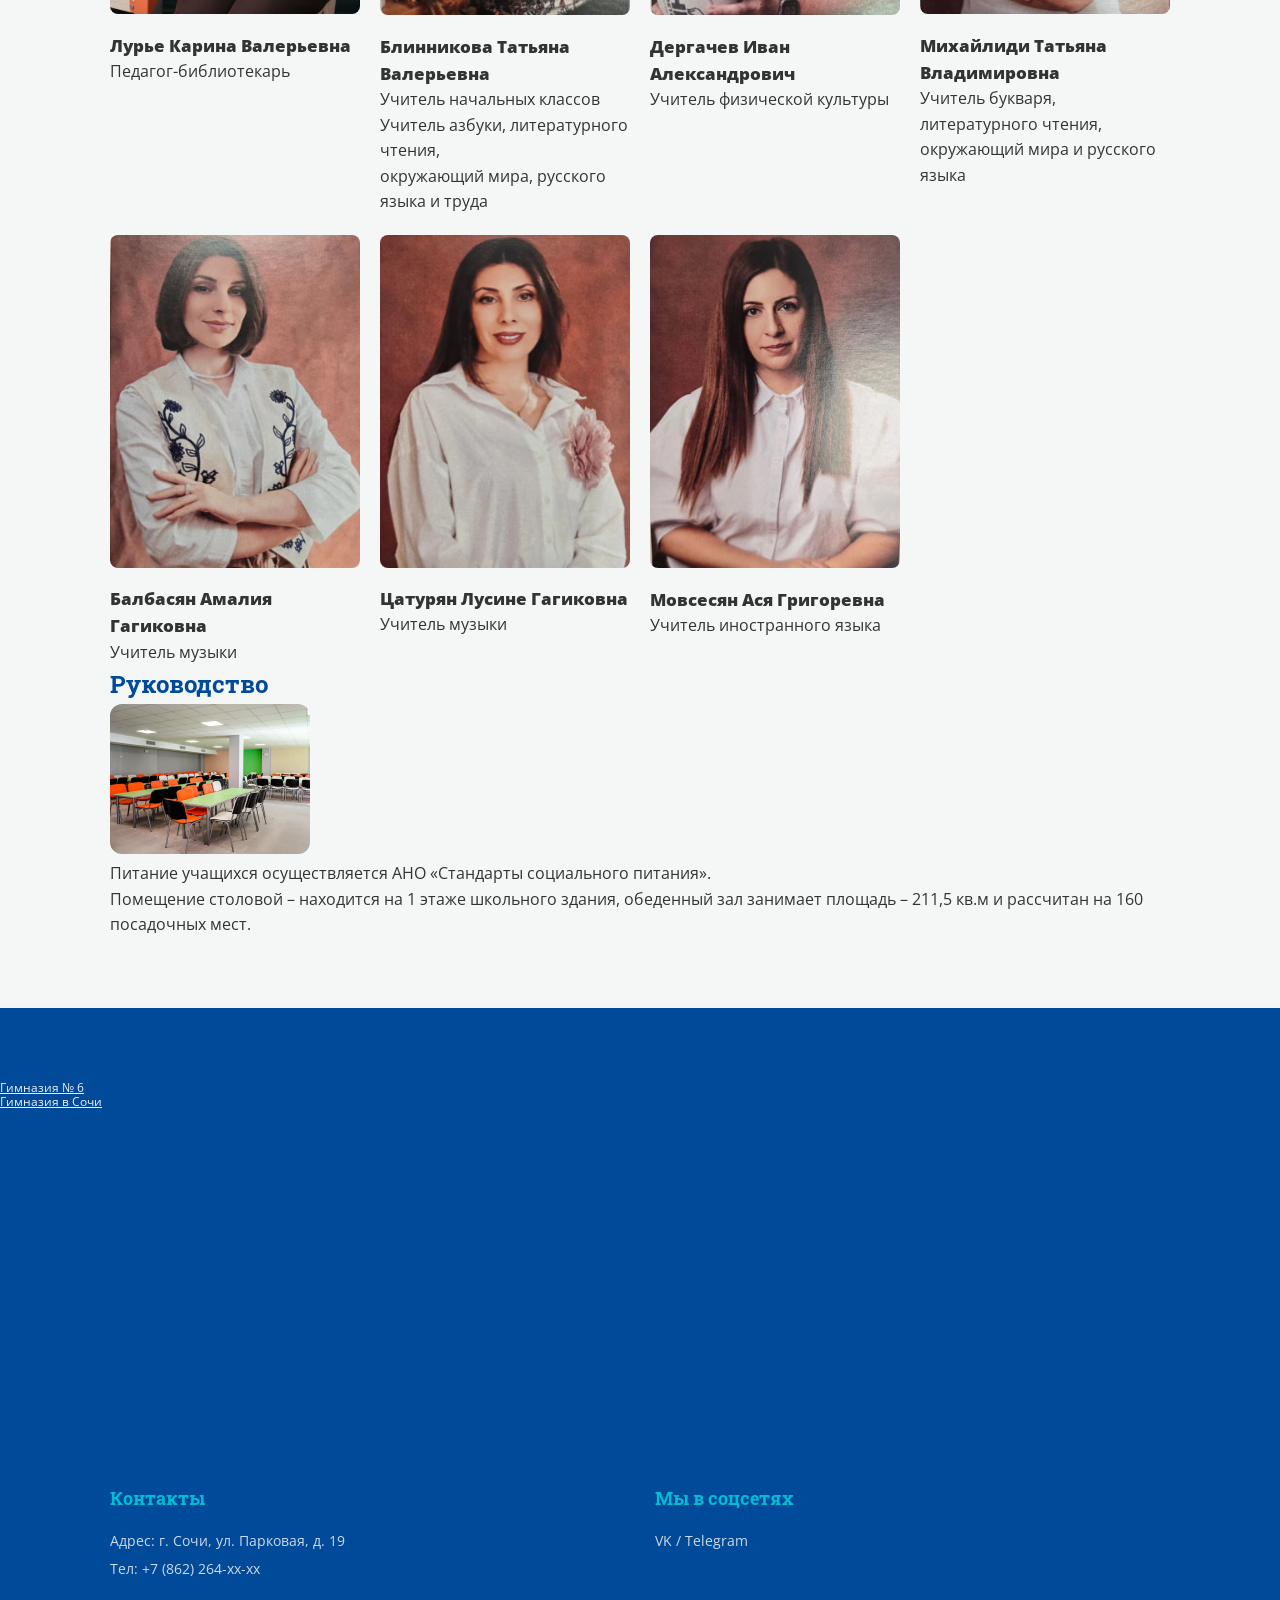
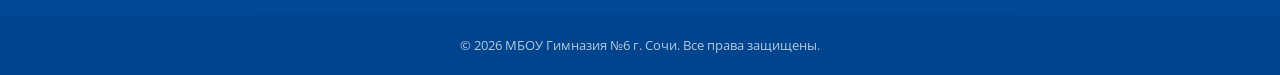
==== commit 4d0f1e69: "добавил новый раздел" ====
--- a/index.html
+++ b/index.html
@@ -490,8 +490,28 @@
 
             </div>
                 
-               
+        
         </section>
+
+        
+        <section class="management">
+            <h2>Руководство</h2>
+            <div class="Stolovaia">
+                <div class="forward">
+                    <img src="prepod/stolovka.jpg" alt="Столовая" class="photo">
+                    <div class="info">
+                <div class="Right">
+                    <p>
+                        Питание учащихся осуществляется АНО «Стандарты социального питания».
+                    </p>
+                    <p>
+                        
+        Помещение столовой – находится на 1 этаже школьного здания, обеденный зал занимает площадь – 211,5 кв.м и рассчитан на 160 посадочных мест.    
+                    </p>
+                </div>
+            </div>
+        </section>
+
 
     </main>
 
--- a/style.css
+++ b/style.css
@@ -345,6 +345,10 @@
     opacity: 0.7;
 }
 
+.Stolovaia{
+    image-orientation: 500px;
+}
+
 /* --- Адаптивность (Mobile & Tablet) --- */
 @media (max-width: 900px) {
     .card {
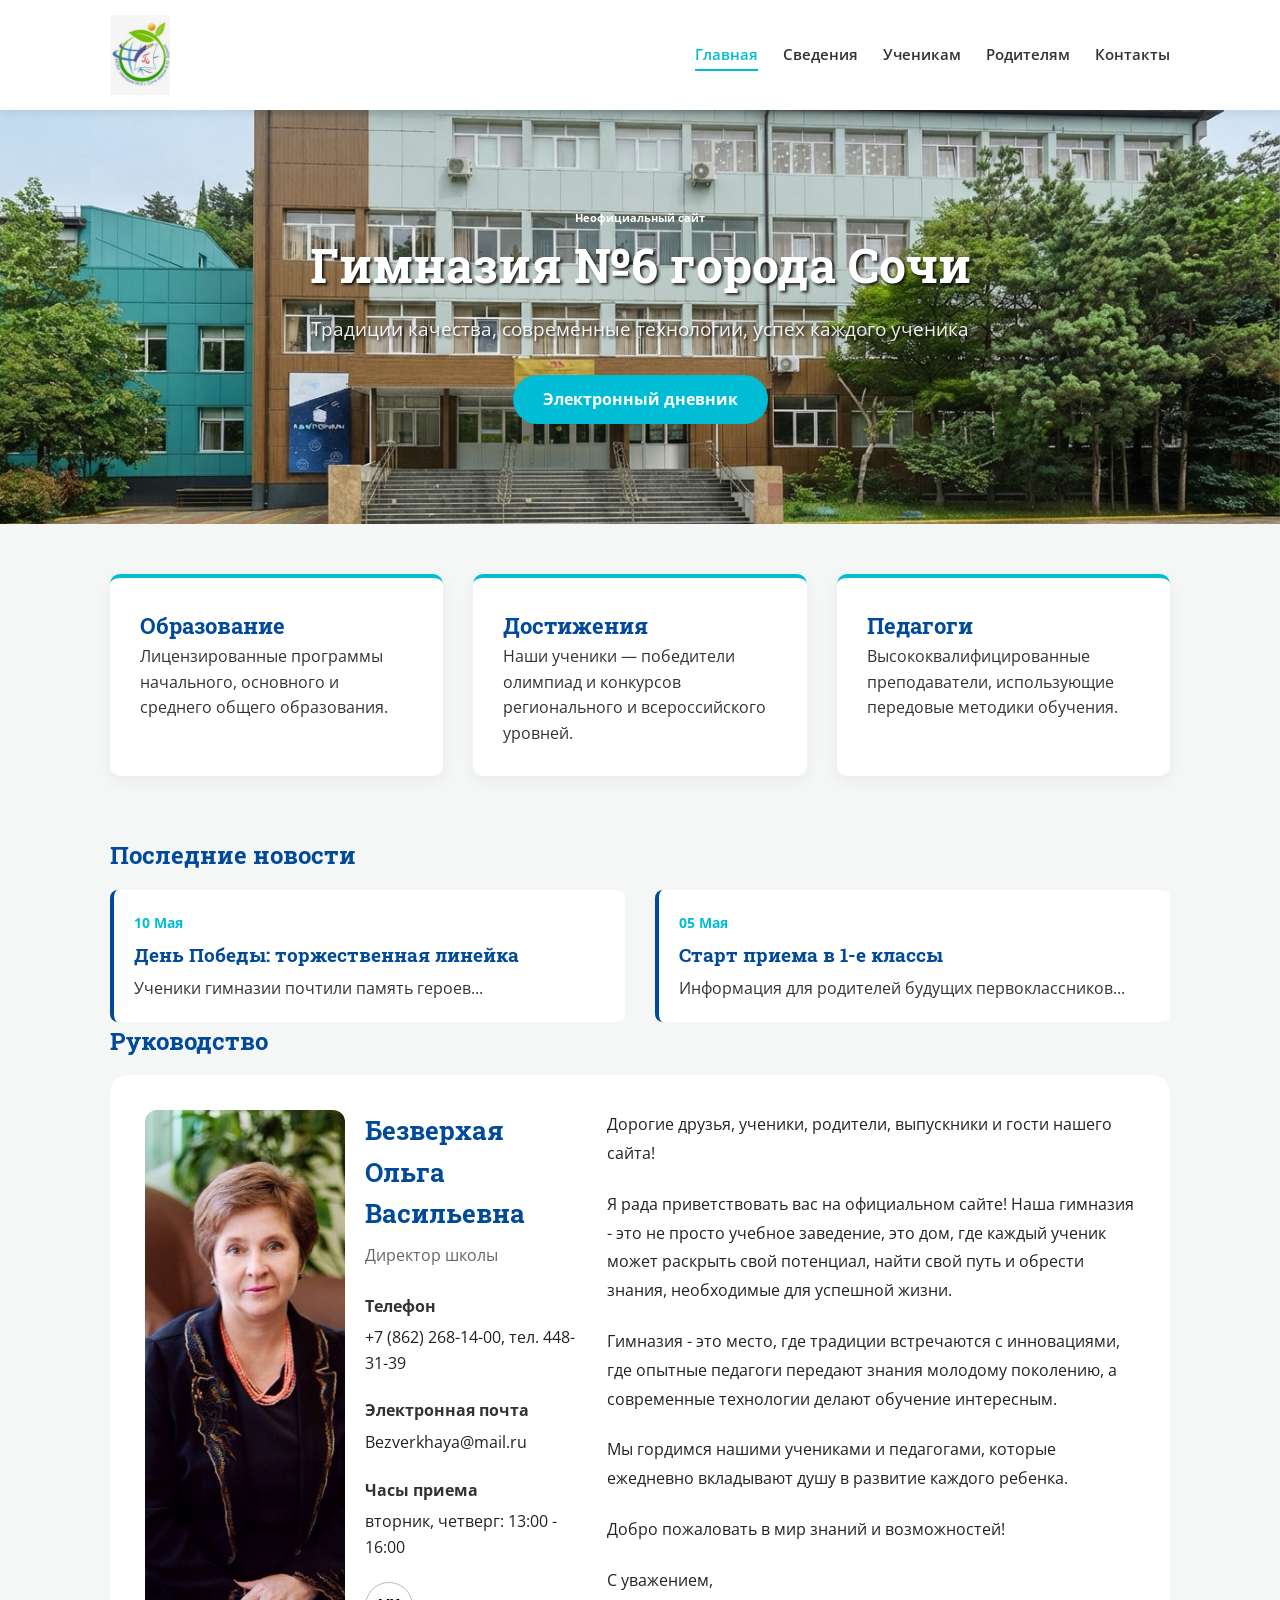
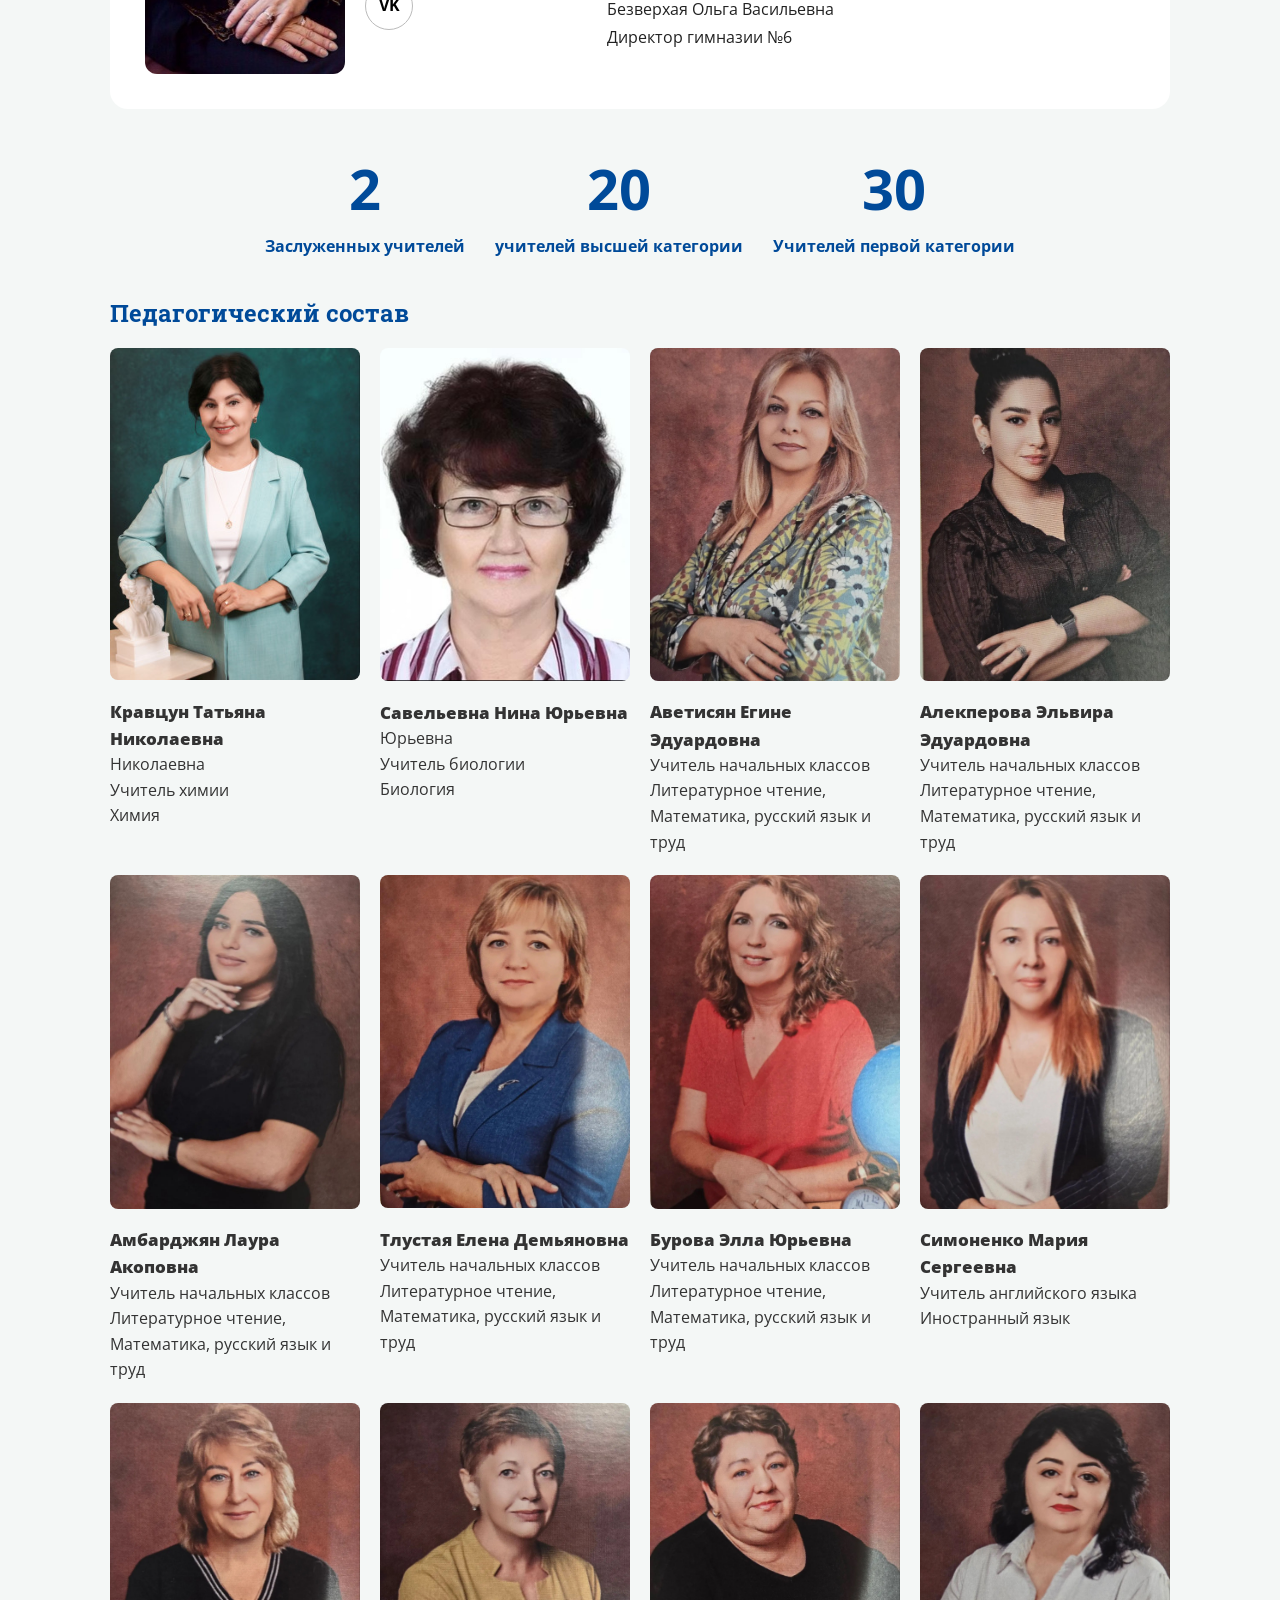
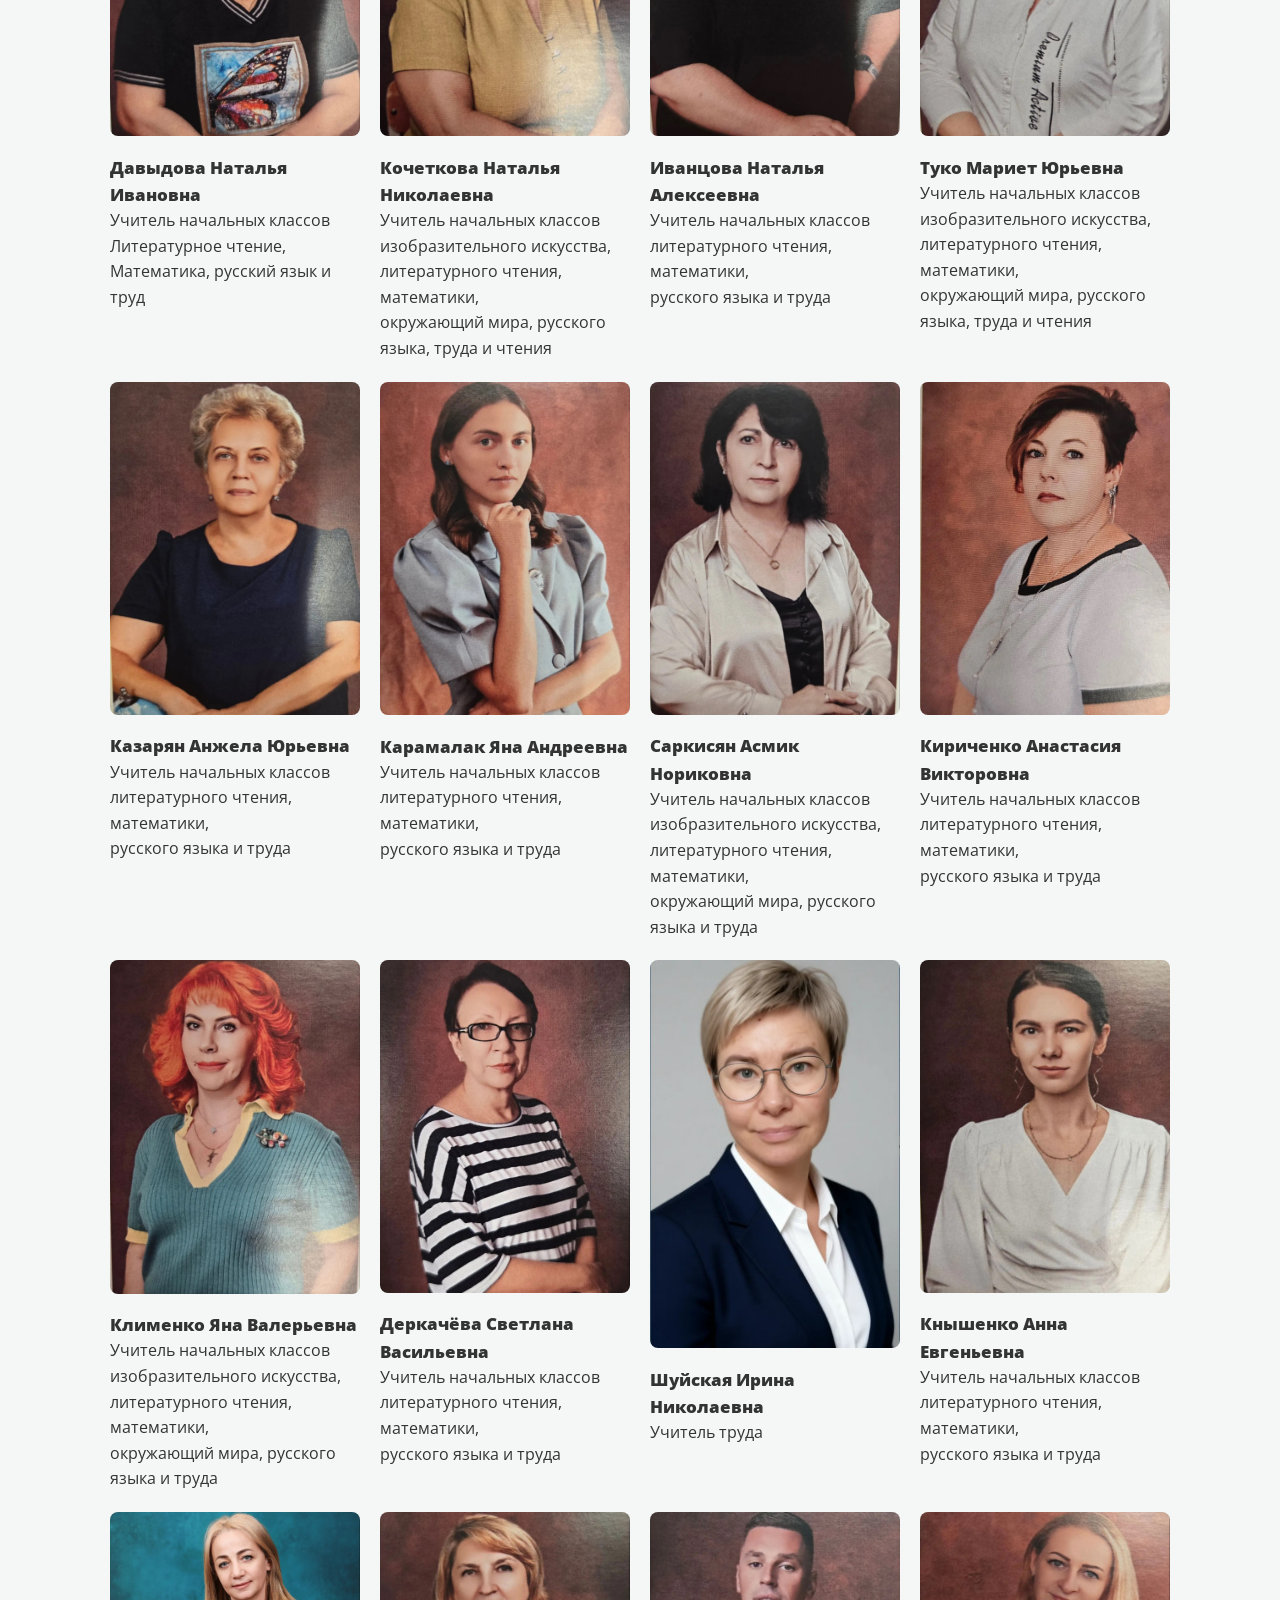
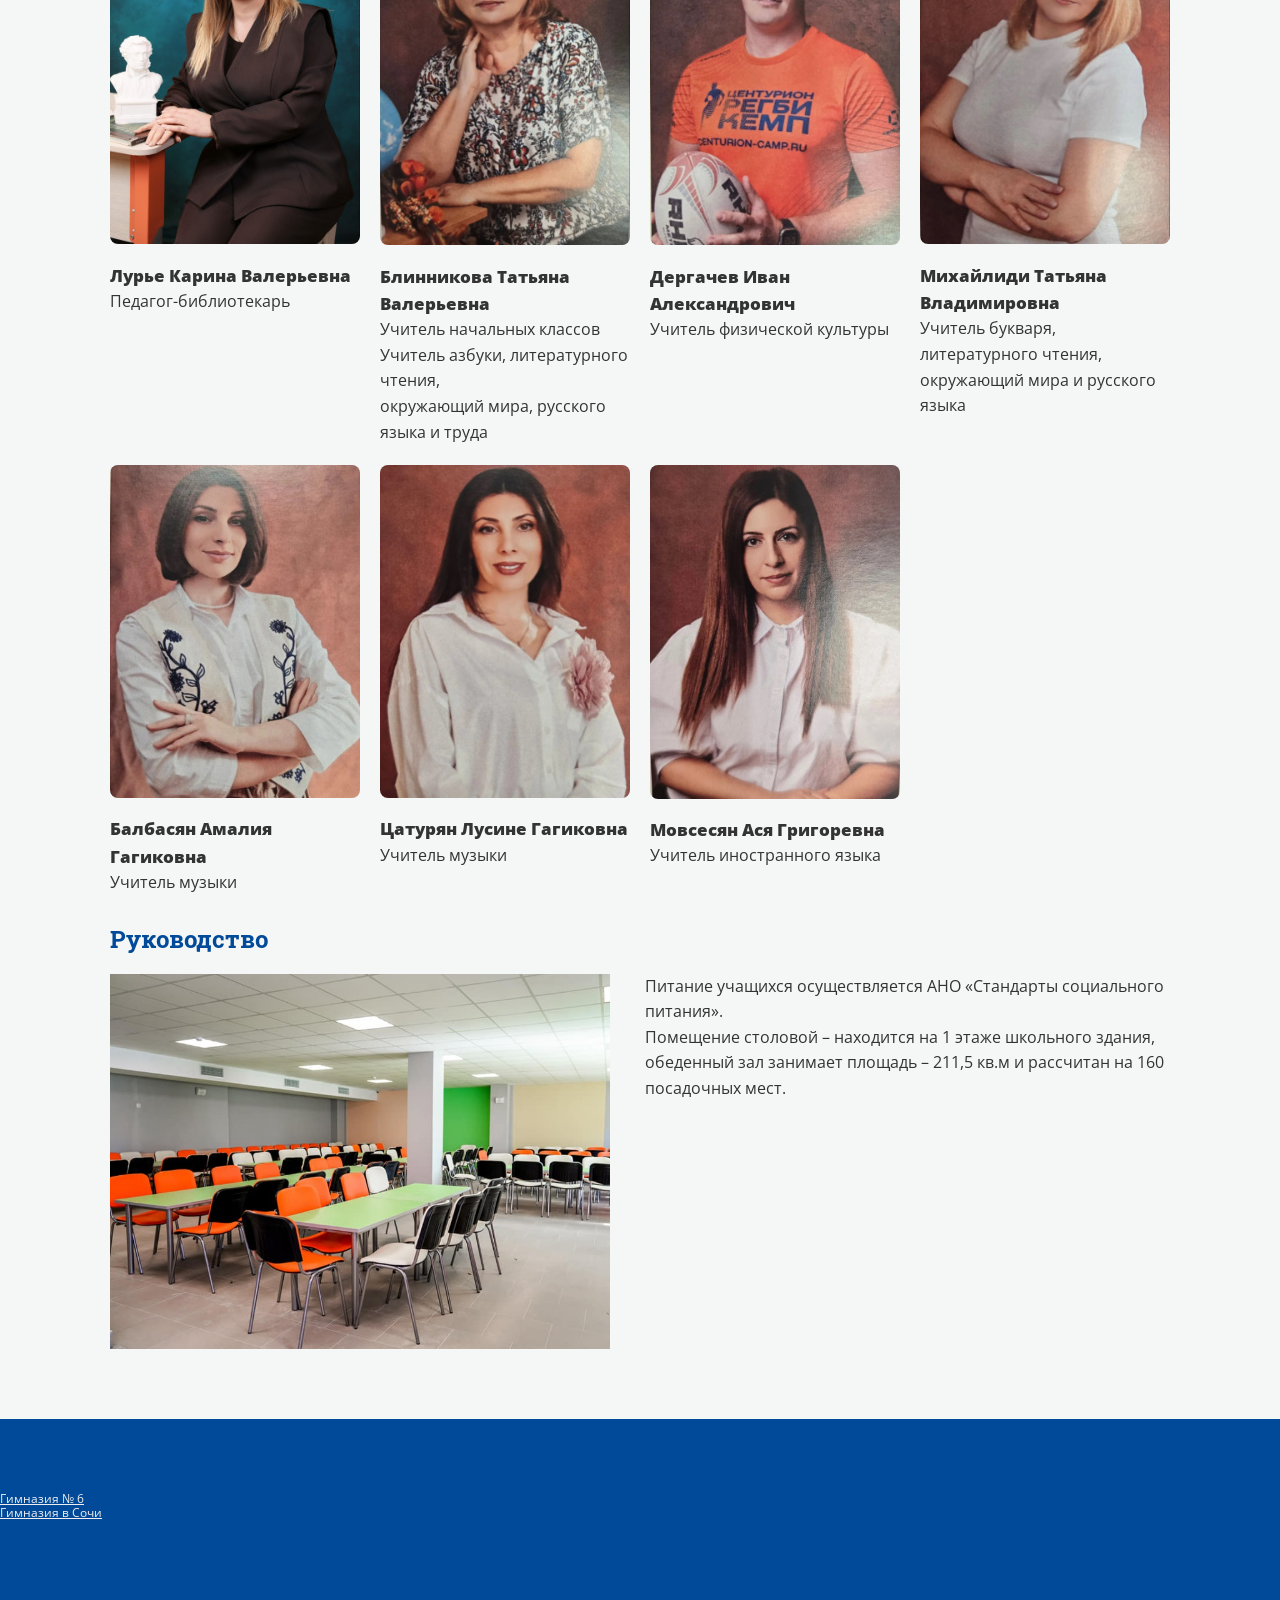
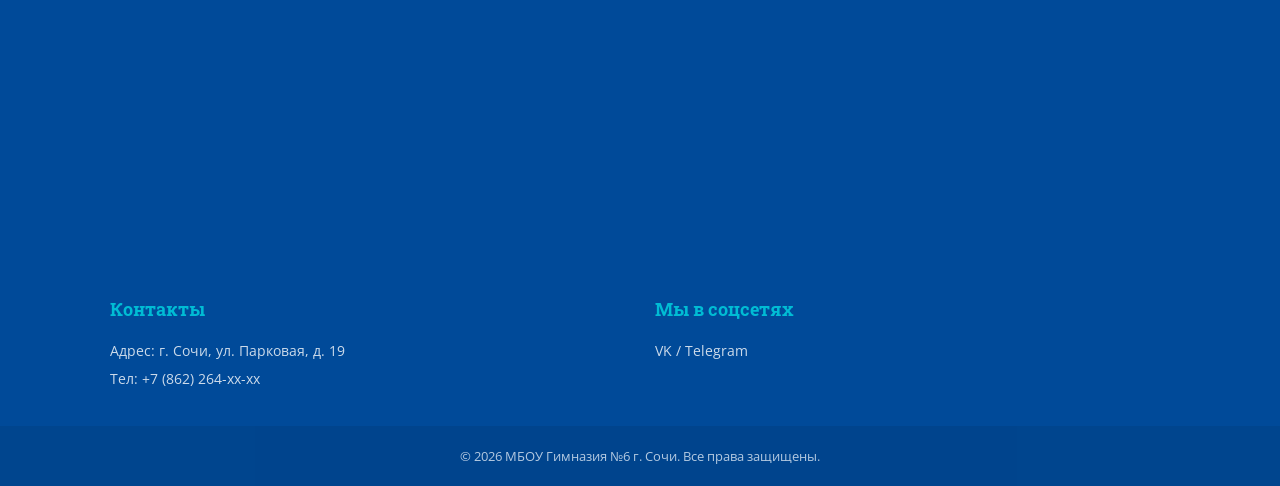
==== commit 39e243e2: "122" ====
--- a/index.html
+++ b/index.html
@@ -130,6 +130,25 @@
             </div>
         </section>
 
+        <div class="Rewards">
+            <div class="r1">
+                <p class="r15">2</p>
+                <p class="r2">Заслуженных учителей</p>
+            </div>
+
+            <div class="r1">
+                <p class="r15">20</p>
+                <p class="r2">учителей высшей категории</p>
+            </div>
+            
+            <div class="r1">
+                <p class="r15">30</p>
+                <p class="r2">Учителей первой категории</p>
+            </div>
+
+        </div>
+                        
+
         <section>
             <h2>Педагогический состав</h2>
             <div class="all_pr">
@@ -141,7 +160,6 @@
                     <div class="pr_text">
                         <p class="pr_name">Кравцун Татьяна Николаевна</p>
                         <p>Николаевна</p>
-
                         <p>Учитель химии</p>
                         <p>Химия</p>
                     </div>
@@ -483,7 +501,6 @@
                     </div>
                     <div class="pr_text">
                         <p class="pr_name">Мовсесян Ася Григоревна</p>
-
                         <p>Учитель иностранного языка</p>
                     </div>
                 </div>
@@ -494,11 +511,11 @@
         </section>
 
         
-        <section class="management">
+        <section class="information">
             <h2>Руководство</h2>
             <div class="Stolovaia">
                 <div class="forward">
-                    <img src="prepod/stolovka.jpg" alt="Столовая" class="photo">
+                    <img src="prepod/stolovka.jpg" alt="Столовая" class="photo1">
                     <div class="info">
                 <div class="Right">
                     <p>
--- a/style.css
+++ b/style.css
@@ -49,6 +49,10 @@
 h1, h2, h3, h4 {
     font-family: 'Roboto Slab', serif;
     color: var(--primary-color);
+}
+
+h2{
+    margin-bottom: 15px;
 }
 
 /* --- Шапка (Header) --- */
@@ -292,6 +296,30 @@
     margin-bottom: 22px;
 }
 
+.Rewards{
+    display: flex;
+    flex-direction: row;
+    flex-wrap: nowrap;
+    align-items: flex-start;
+    justify-content: center;
+    padding: 20px;
+    color: var(--primary-color)
+}
+
+.r1{
+    display: flex;
+    flex-direction: column;
+    justify-content: center;
+    align-items: center;
+    margin: 15px;
+    font-weight: bold;
+}
+
+.r15{
+    font-weight: bold;
+    font-size: 3.5em;
+}
+
 /* Сетка карточек товаров/проектов (ИСПРАВЛЕНО) */
 .all_pr {
     display: grid;
@@ -345,8 +373,25 @@
     opacity: 0.7;
 }
 
-.Stolovaia{
-    image-orientation: 500px;
+.photo1{
+    width: 500px;
+}
+.information{
+    display: flex;
+    flex-direction: column;
+    flex-wrap: nowrap;
+    align-items: stretch;
+    justify-content: space-between;
+    margin-top: 25px;
+}
+
+.forward{
+    display: flex;
+    flex-direction: row;
+}
+
+.Right{
+    padding-left: 35px;
 }
 
 /* --- Адаптивность (Mobile & Tablet) --- */
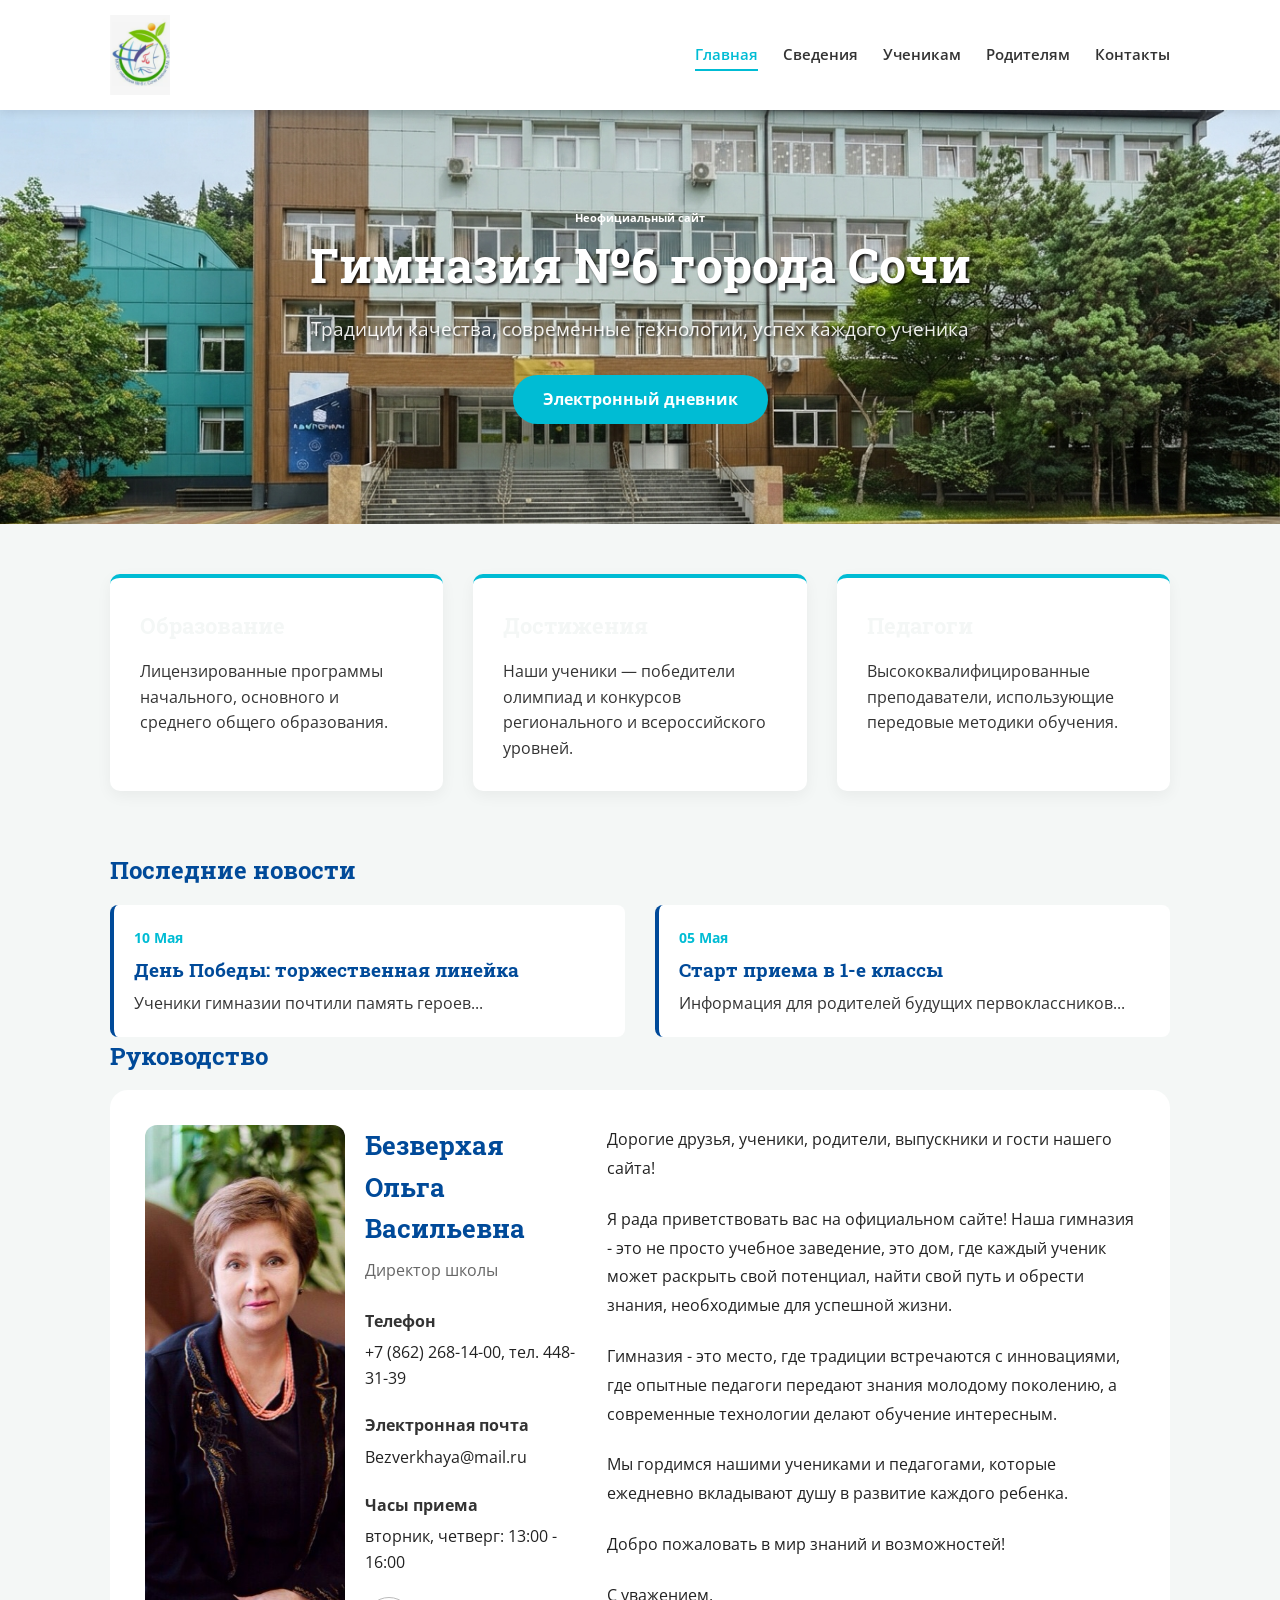
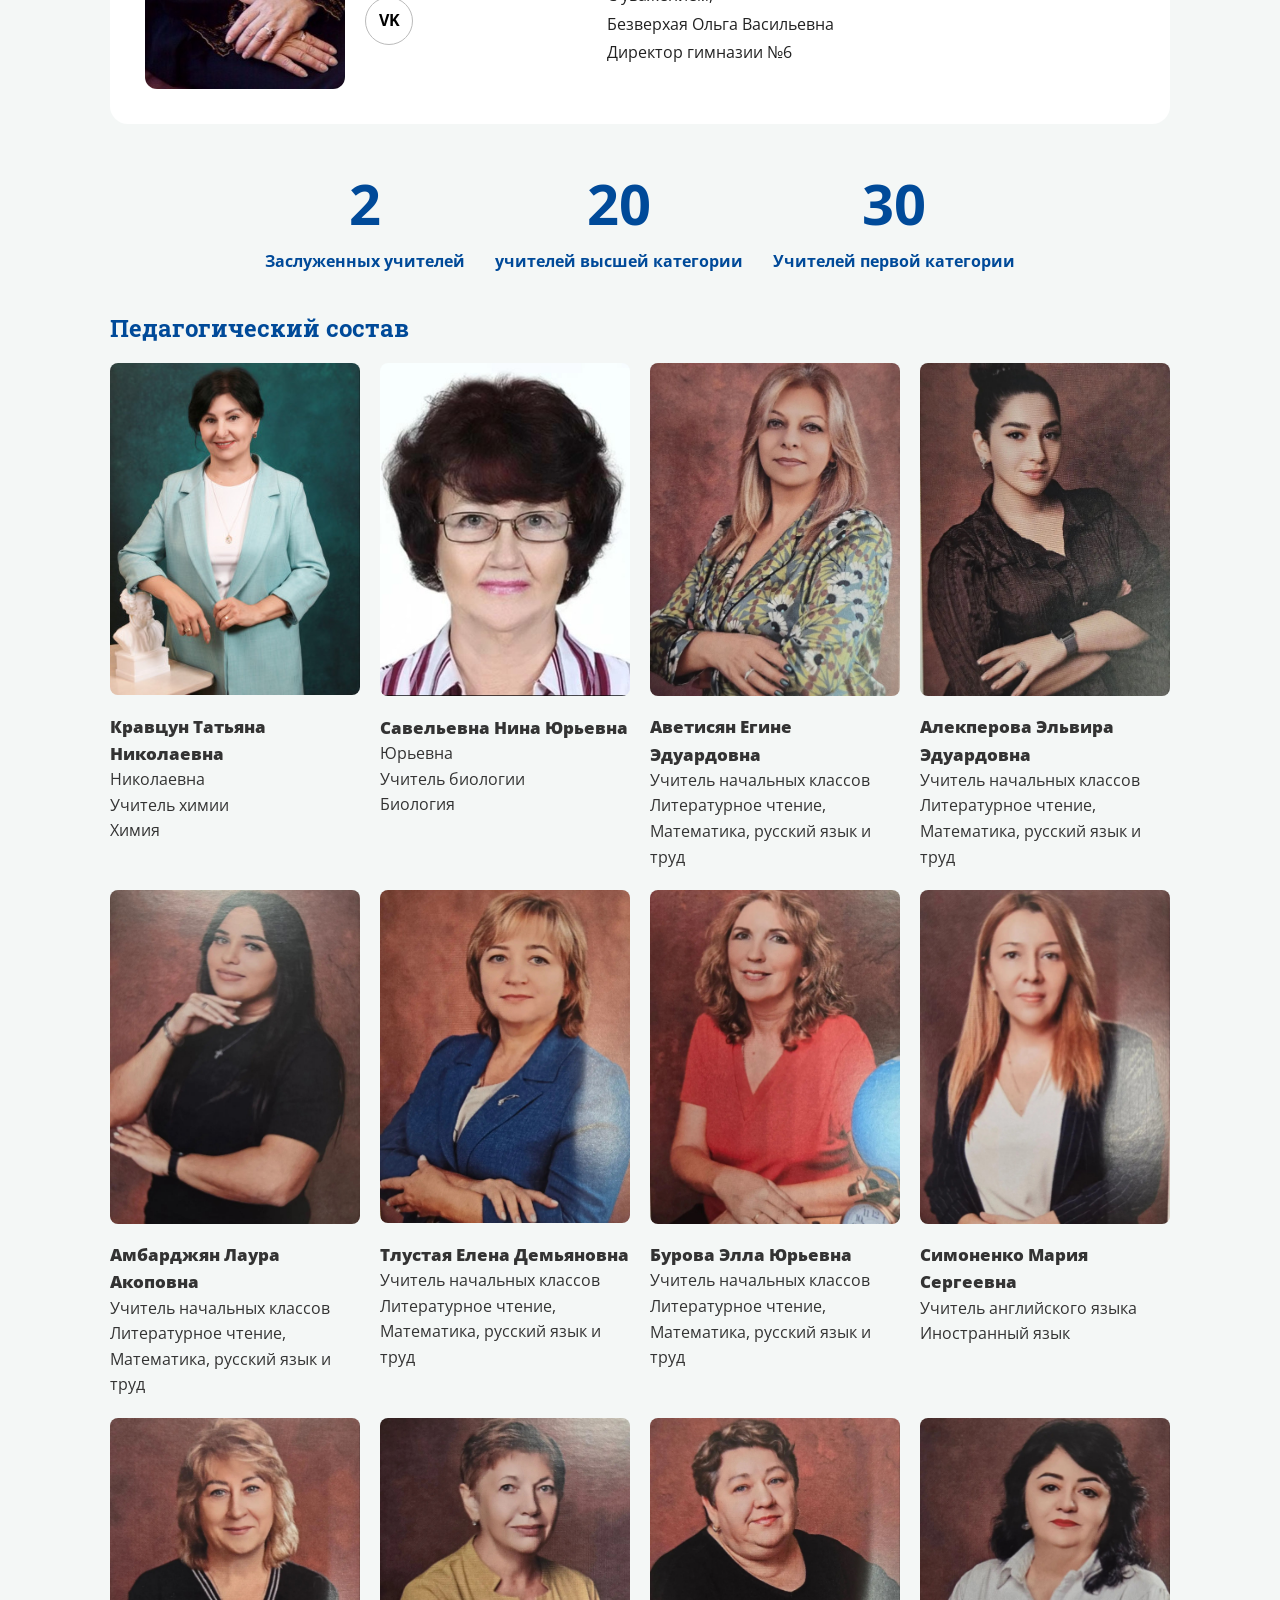
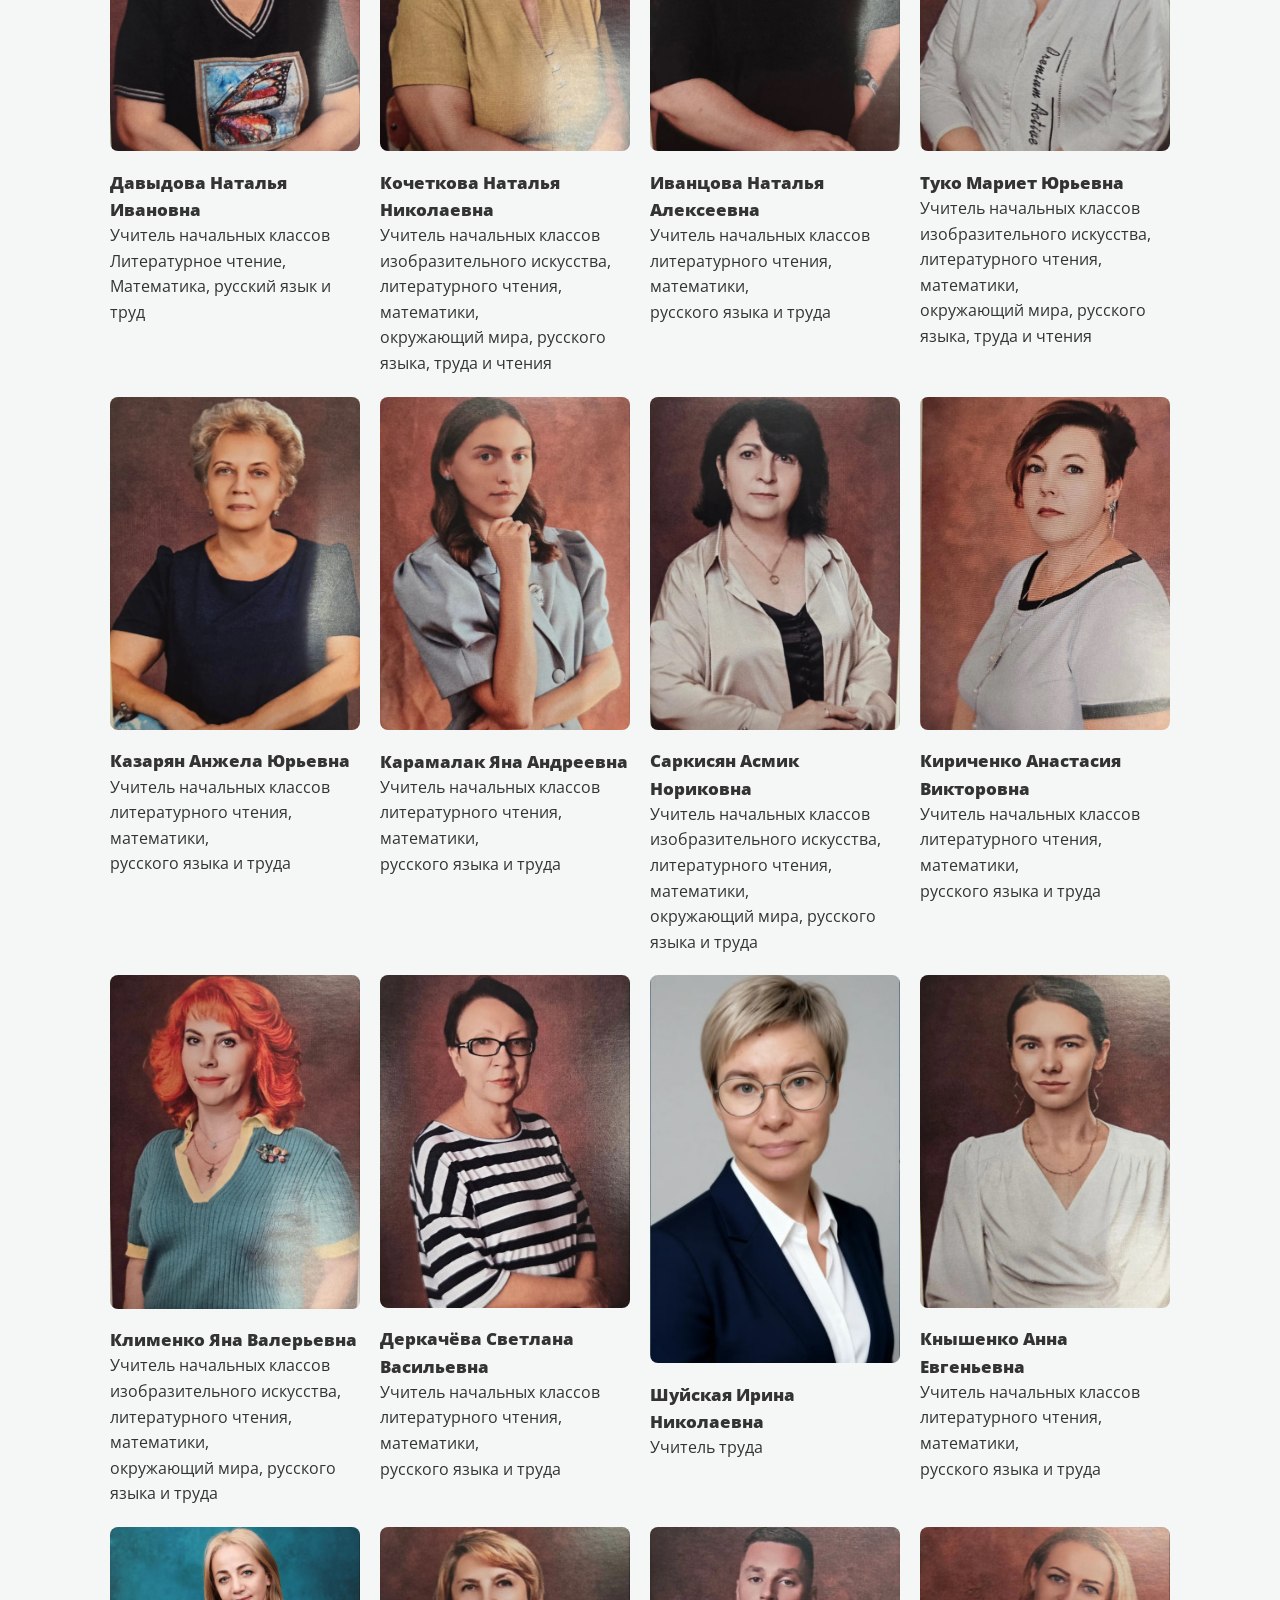
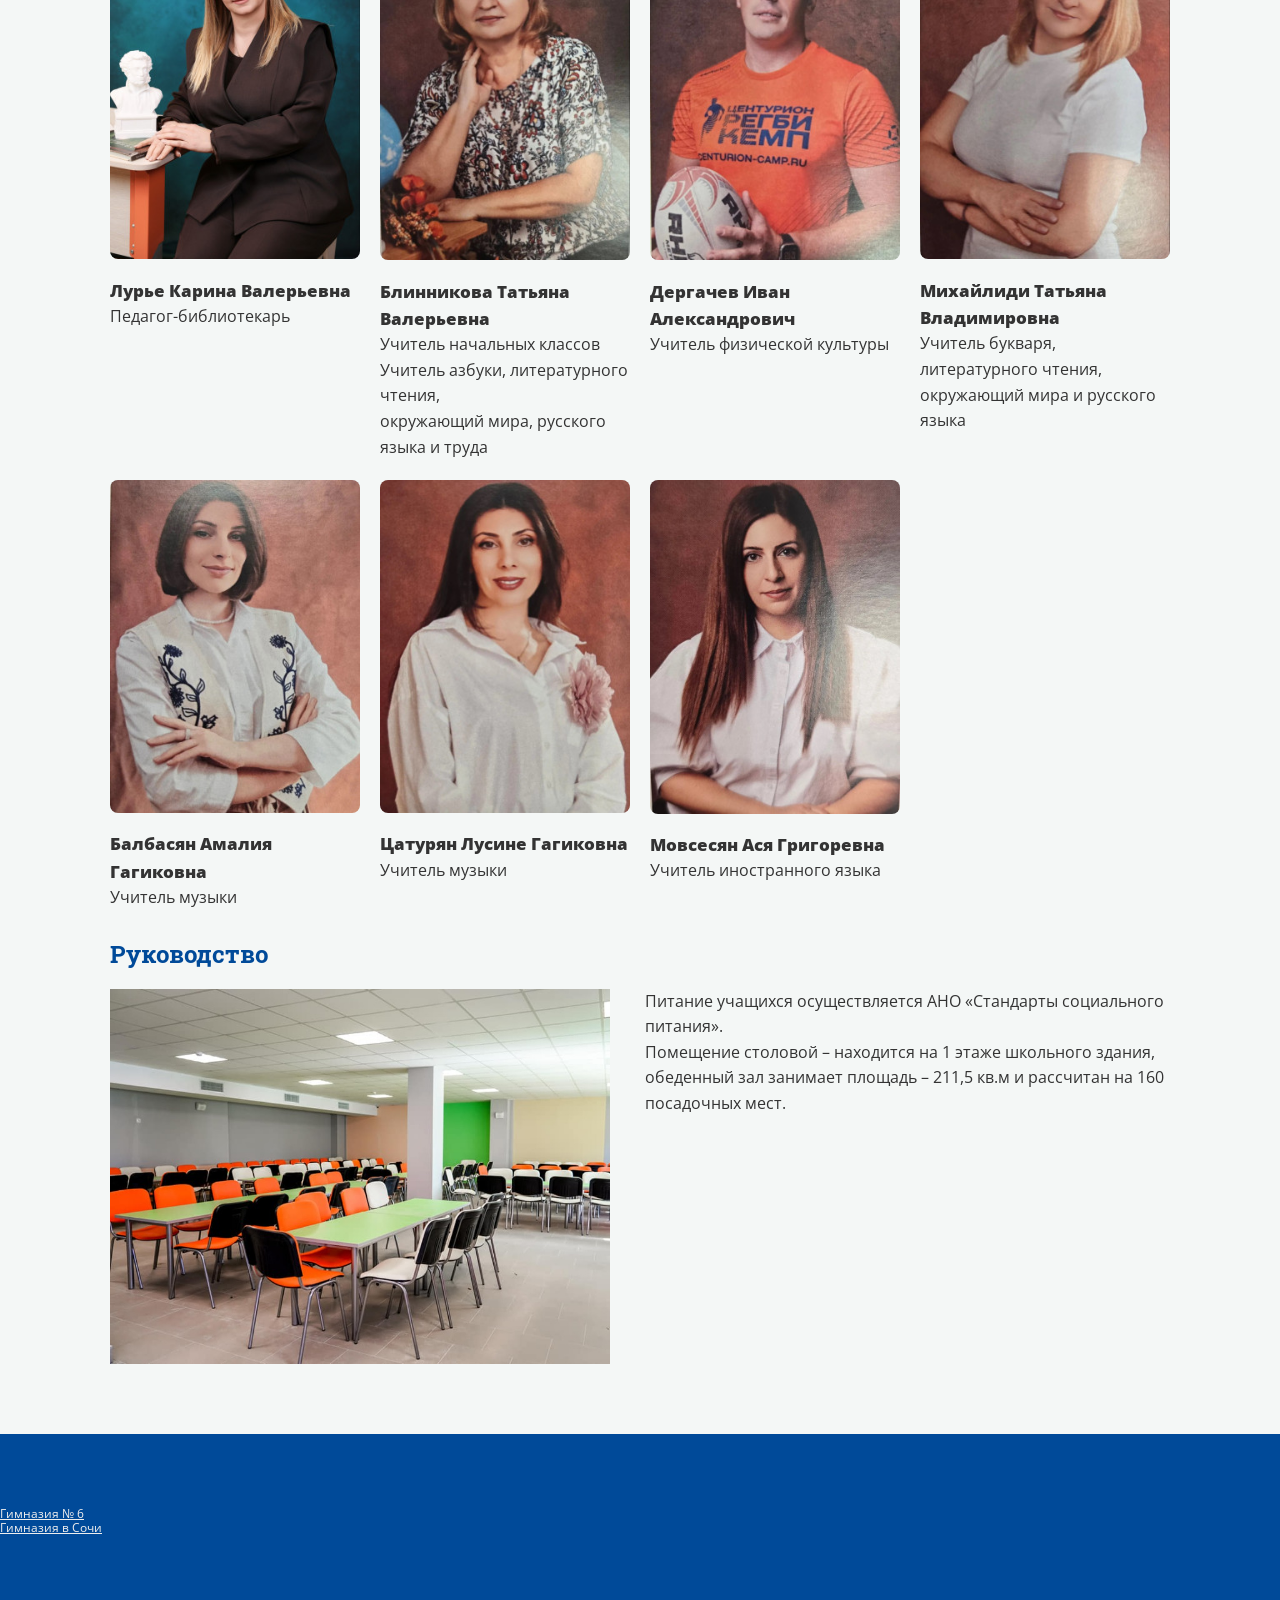
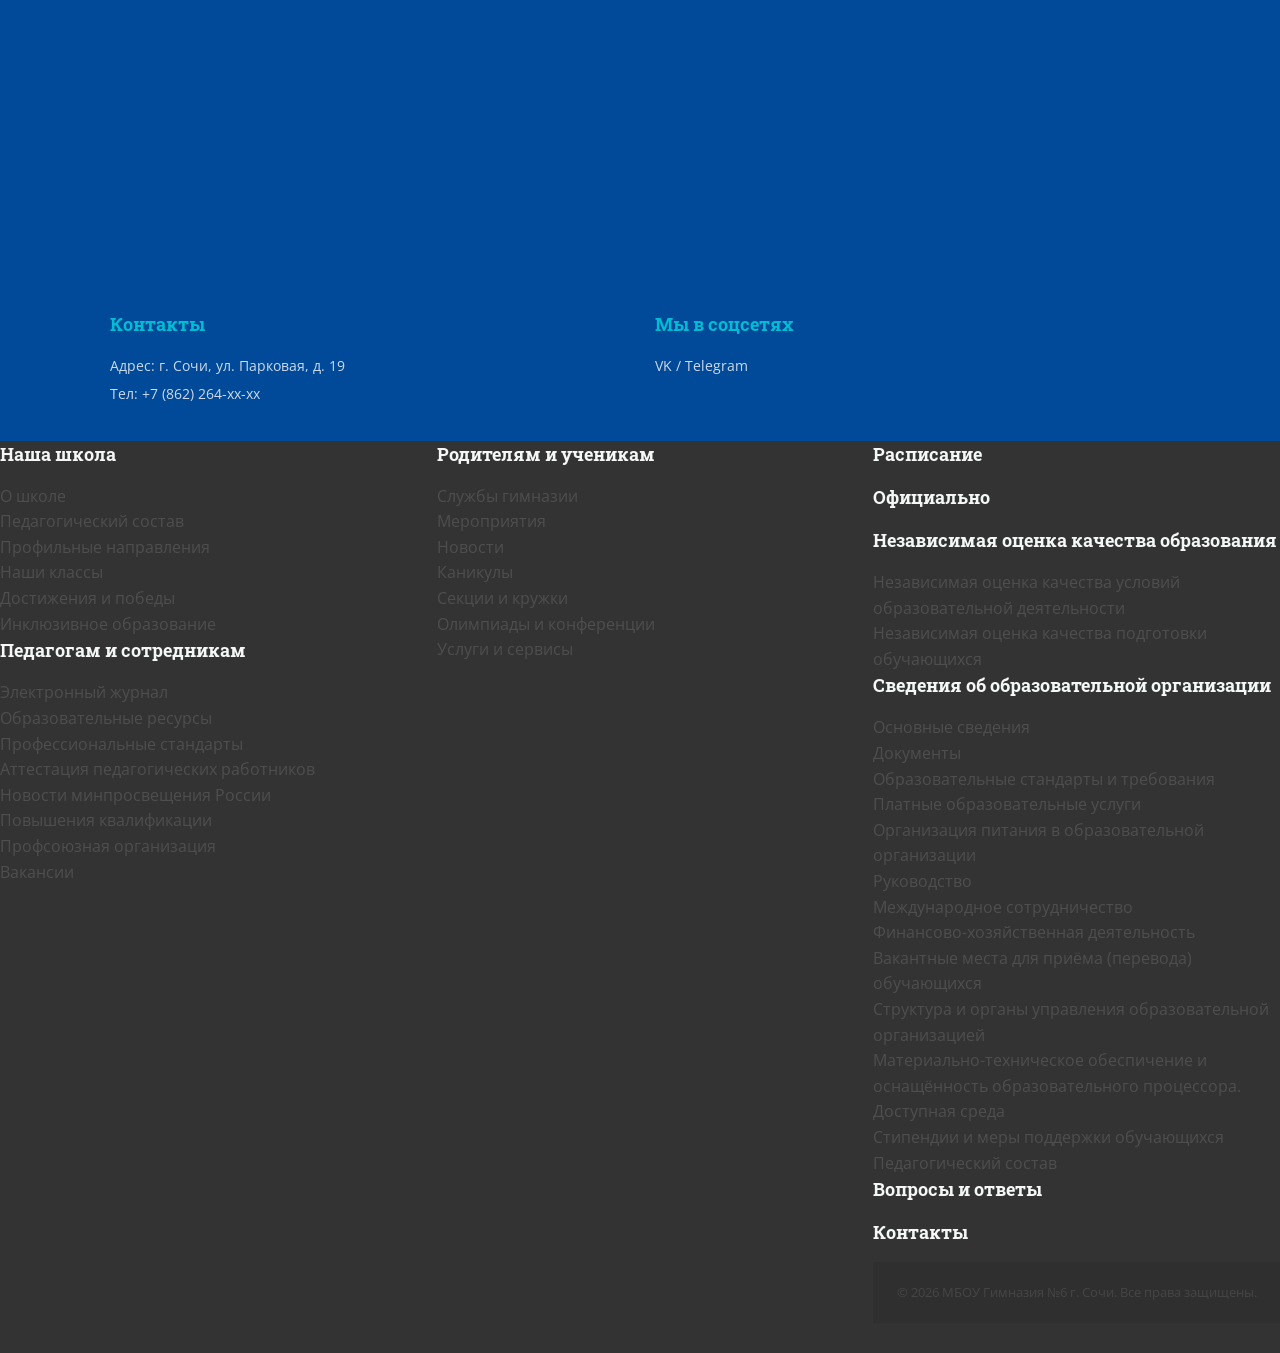
==== commit 08875a53: "Футер обнавлён!!!" ====
--- a/index.html
+++ b/index.html
@@ -533,7 +533,7 @@
     </main>
 
     <footer>
-        <div class="footer-map">
+        <div class="footer-map" >
 
 
             <div style="position:relative;overflow:hidden;"><a
@@ -547,7 +547,6 @@
             </div>
         </div>
 
-
         <div class="container footer-content">
             <div class="footer-col">
                 <h4>Контакты</h4>
@@ -560,11 +559,74 @@
                 <p>VK / Telegram</p>
             </div>
         </div>
+    </footer>
+
+    <div class="footer123">
+            <div class="footer1">
+                <h3>Наша школа</h3>
+                <p>О школе</p>
+                <p>Педагогический состав</p>
+                <p>Профильные направления</p>
+                <p>Наши классы</p>
+                <p>Достижения и победы</p>
+                <p>Инклюзивное образование</p>
+                
+                <h3>Педагогам и сотредникам</h3>
+                <p>Электронный журнал</p>
+                <p>Образовательные ресурсы</p>
+                <p>Профессиональные стандарты</p>
+                <p>Аттестация педагогических работников</p>
+                <p>Новости минпросвещения России</p>
+                <p>Повышения квалификации</p>
+                <p>Профсоюзная организация</p>
+                <p>Вакансии</p>
+                
+            </div>
+
+            <div class="footer2">
+                <h3>Родителям и ученикам</h3>
+                <p>Службы гимназии</p>
+                <p>Мероприятия</p>
+                <p>Новости</p>
+                <p>Каникулы</p>
+                <p>Секции и кружки</p>
+                <p>Олимпиады и конференции</p>
+                <p>Услуги и сервисы</p>
+            </div>
+        
+            <div class="footer3">
+                <h3>Расписание</h3>
+            <div class="footer3">
+                <h3>Официально</h3>
+            <div class="footer3"></div>
+                <h3>Независимая оценка качества образования</h3>
+                <p>Независимая оценка качества условий образовательной деятельности</p>
+                <p>Независимая оценка качества подготовки обучающихся</p>
+            <div class="footer3"></div>
+                <h3>Сведения об образовательной организации</h3>
+                <p>Основные сведения</p>
+                <p>Документы</p>
+                <p>Образовательные стандарты и требования</p>
+                <p>Платные образовательные услуги</p>
+                <p>Организация питания в образовательной организации</p>
+                <p>Руководство</p>
+                <p>Международное сотрудничество</p>
+                <p>Финансово-хозяйственная деятельность</p>
+                <p>Вакантные места для приёма (перевода) обучающихся</p>
+                <p>Структура и органы управления образовательной организацией</p>
+                <p>Материально-техническое обеспичение и оснащённость образовательного процессора. Доступная среда</p>
+                <p>Стипендии и меры поддержки обучающихся</p>
+                <p>Педагогический состав</p>
+            <div class="footer3">
+                <h3>Вопросы и ответы</h3>
+            <div class="footer3">
+                <h3>Контакты</h3>
+
+        </div>
         <div class="footer-bottom">
             <p>&copy; 2026 МБОУ Гимназия №6 г. Сочи. Все права защищены.</p>
         </div>
-    </footer>
-
+    
 </body>
 </html>
 
--- a/style.css
+++ b/style.css
@@ -373,6 +373,27 @@
     opacity: 0.7;
 }
 
+.footer123{
+    background-color: var(--text-color);
+}
+
+.footer123 {
+    display: grid;
+    grid-template-columns: repeat(auto-fit, minmax(220px, 1fr));
+    gap: 30px;
+    padding-bottom: 30px;
+}
+
+h3 {
+    color: var(--bg-light);
+    font-size: 1.1rem;
+    margin-bottom: 15px;
+}
+
+.footer1, .footer2, .footer3{
+    color: #555454d9;
+}
+
 .photo1{
     width: 500px;
 }
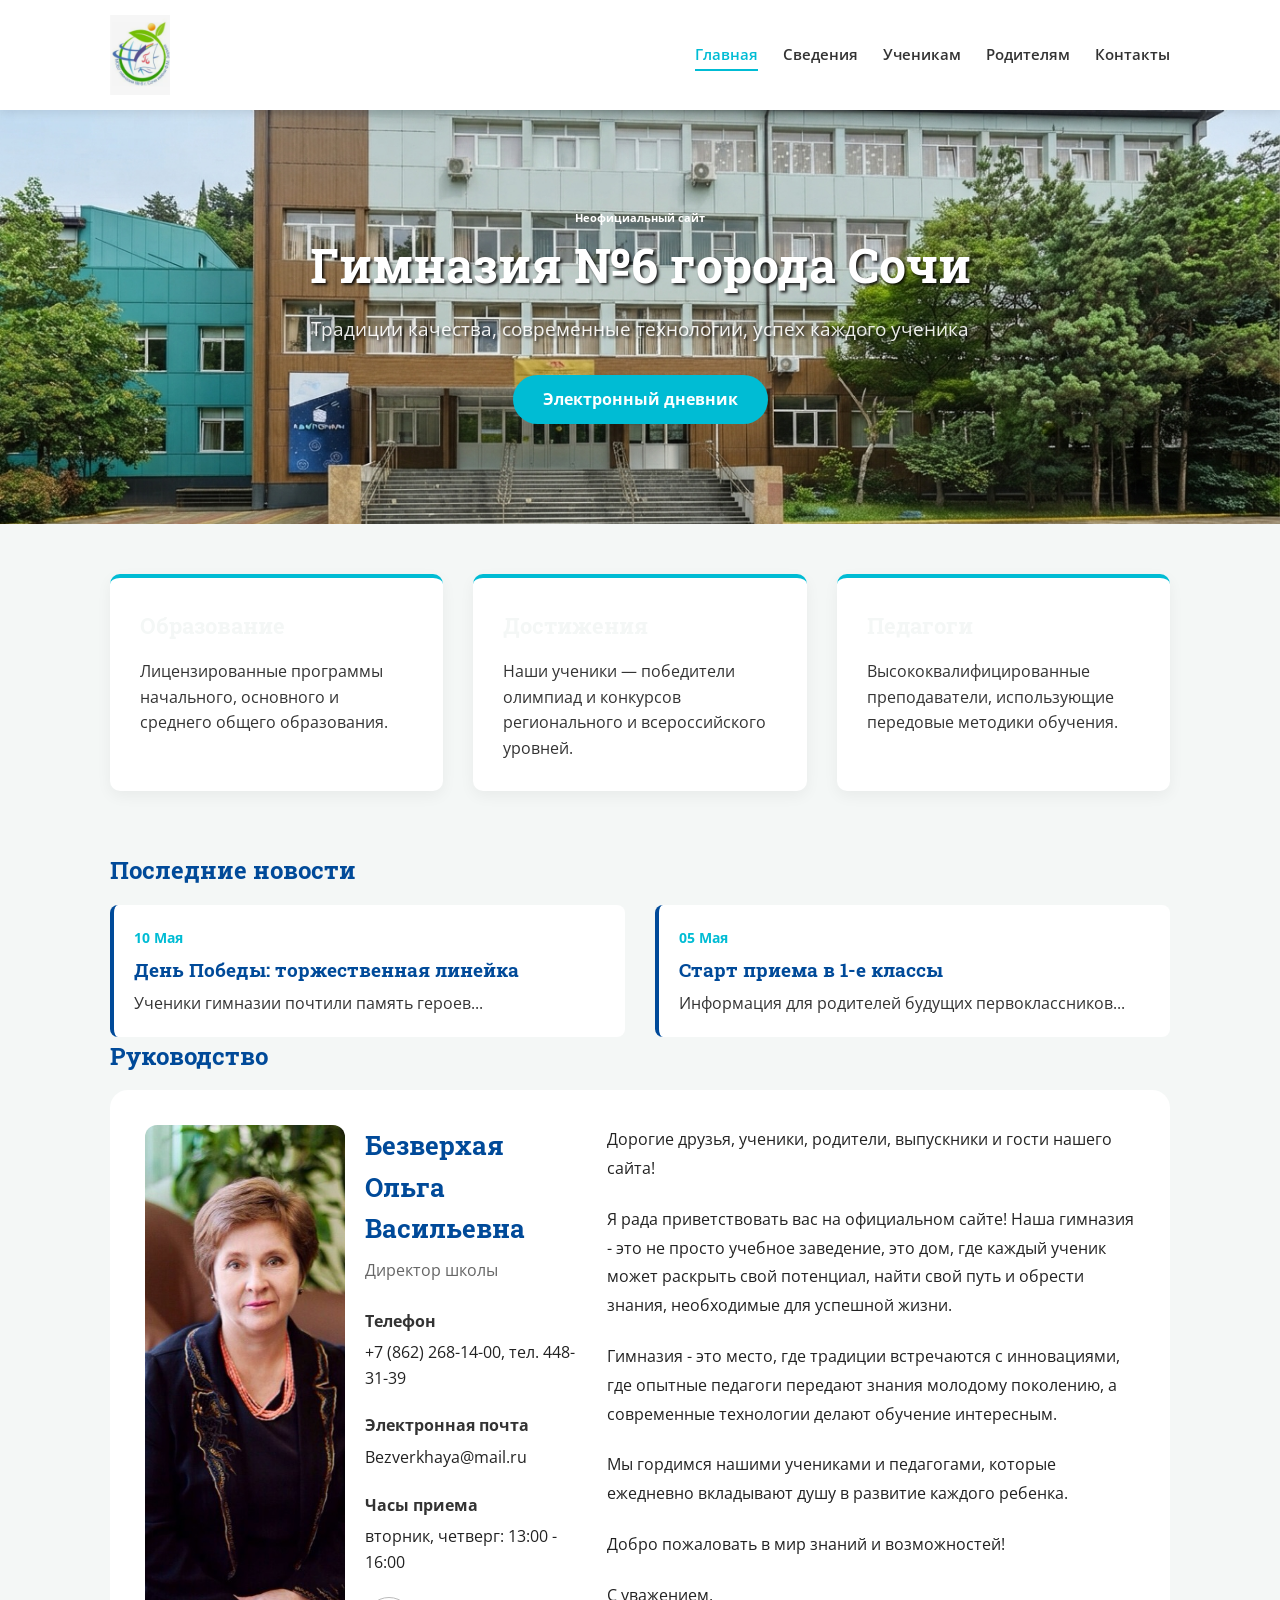
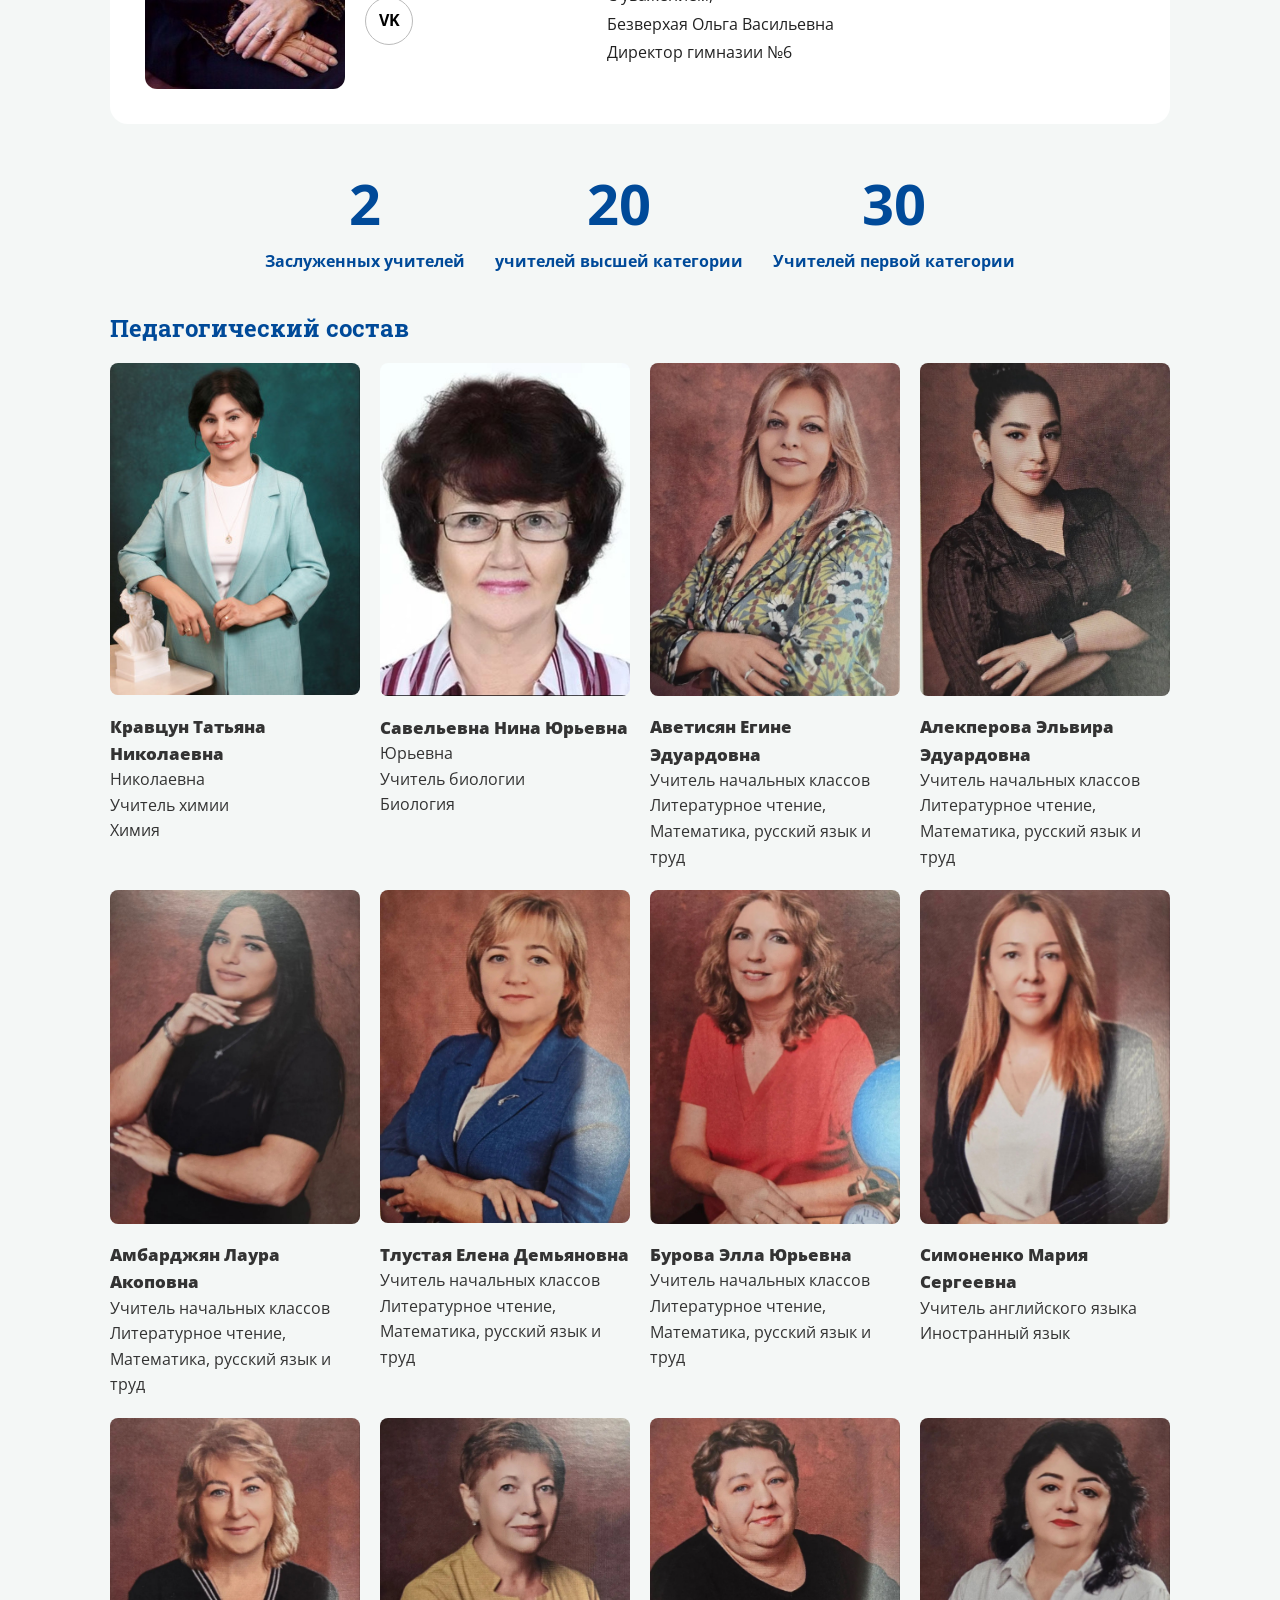
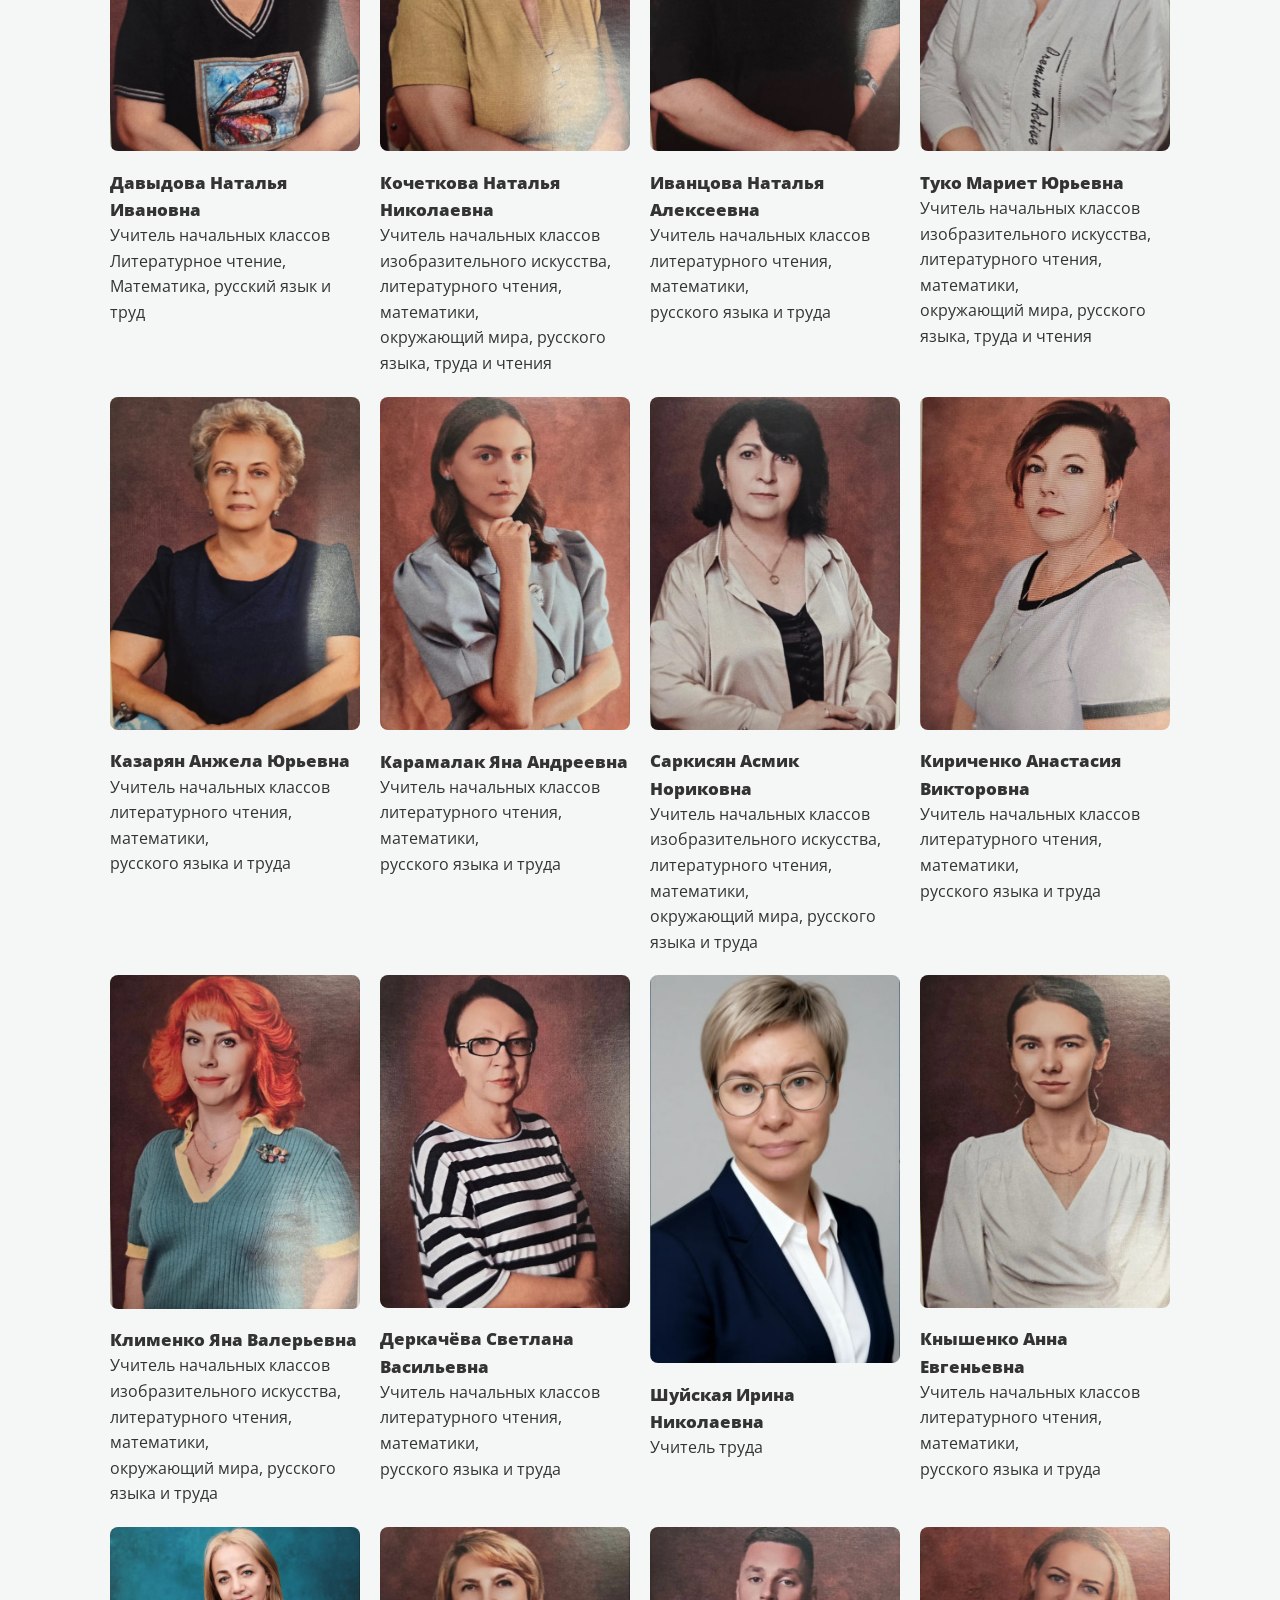
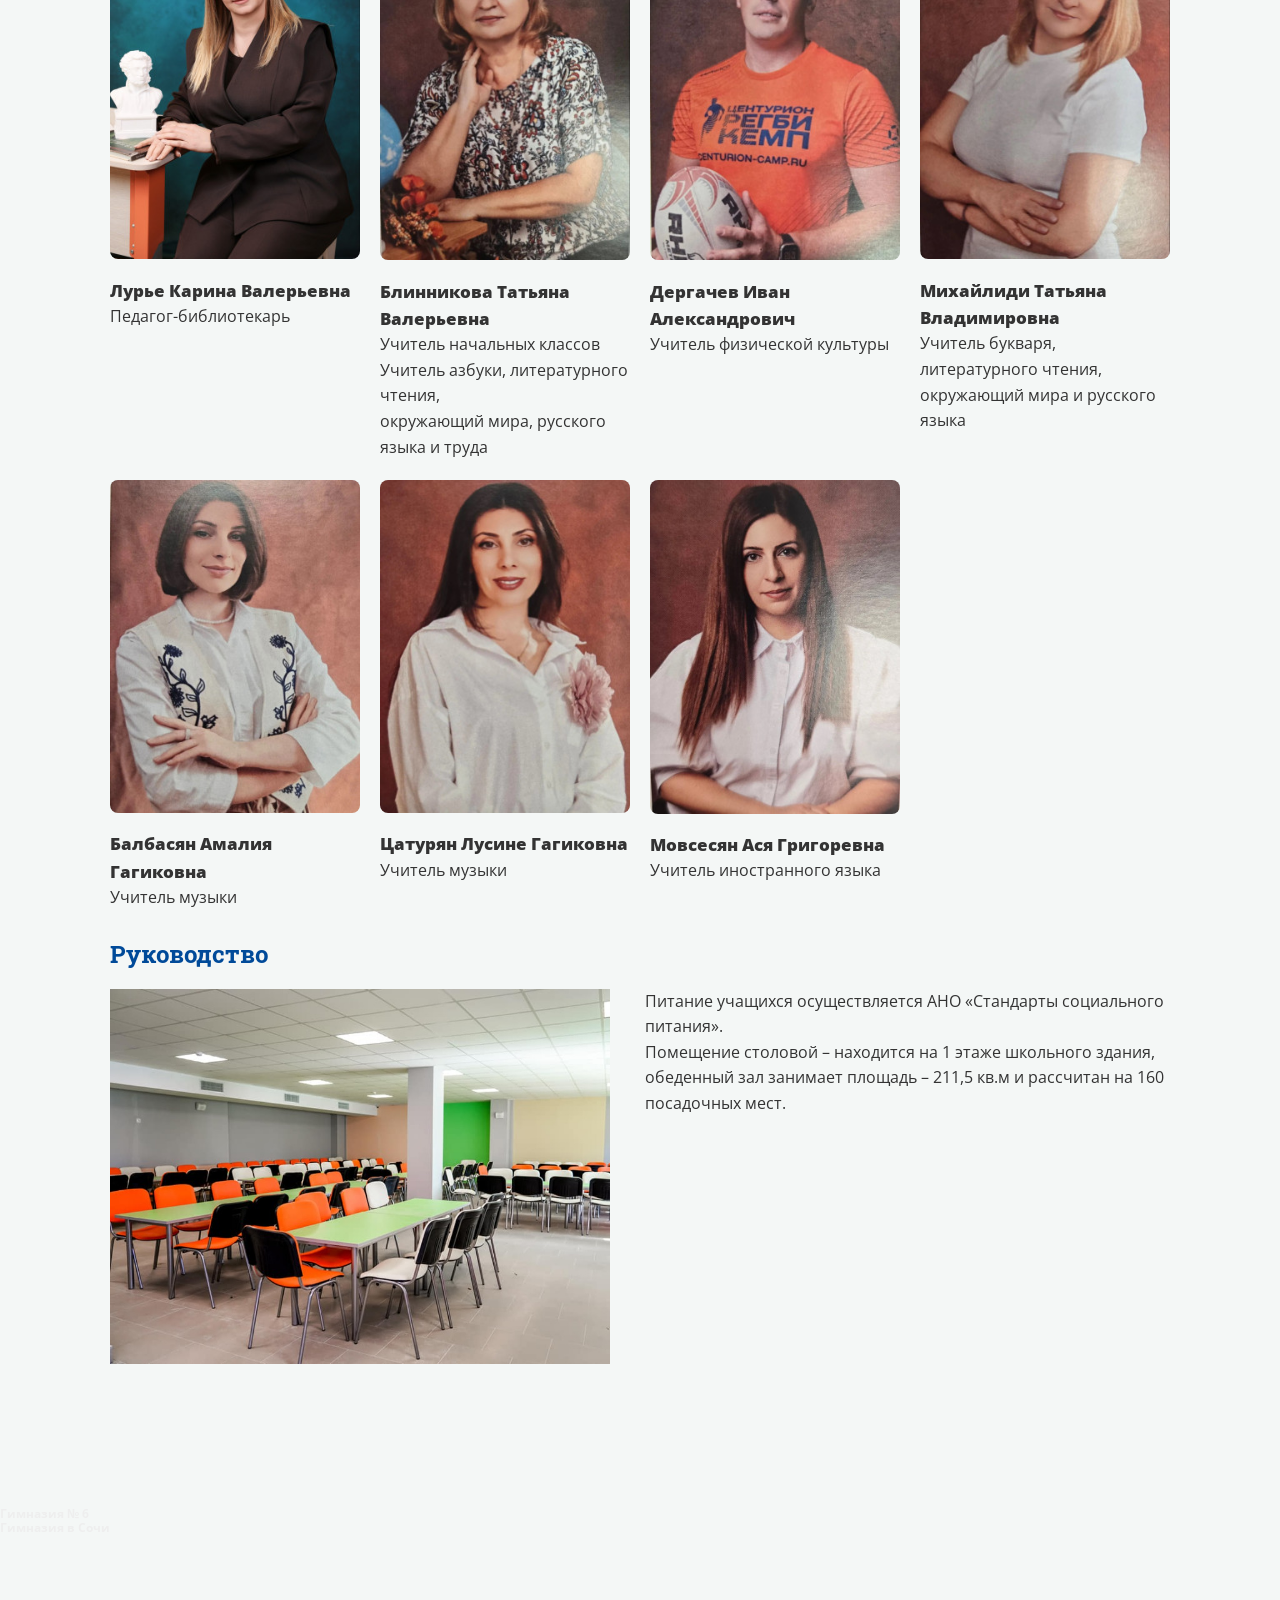
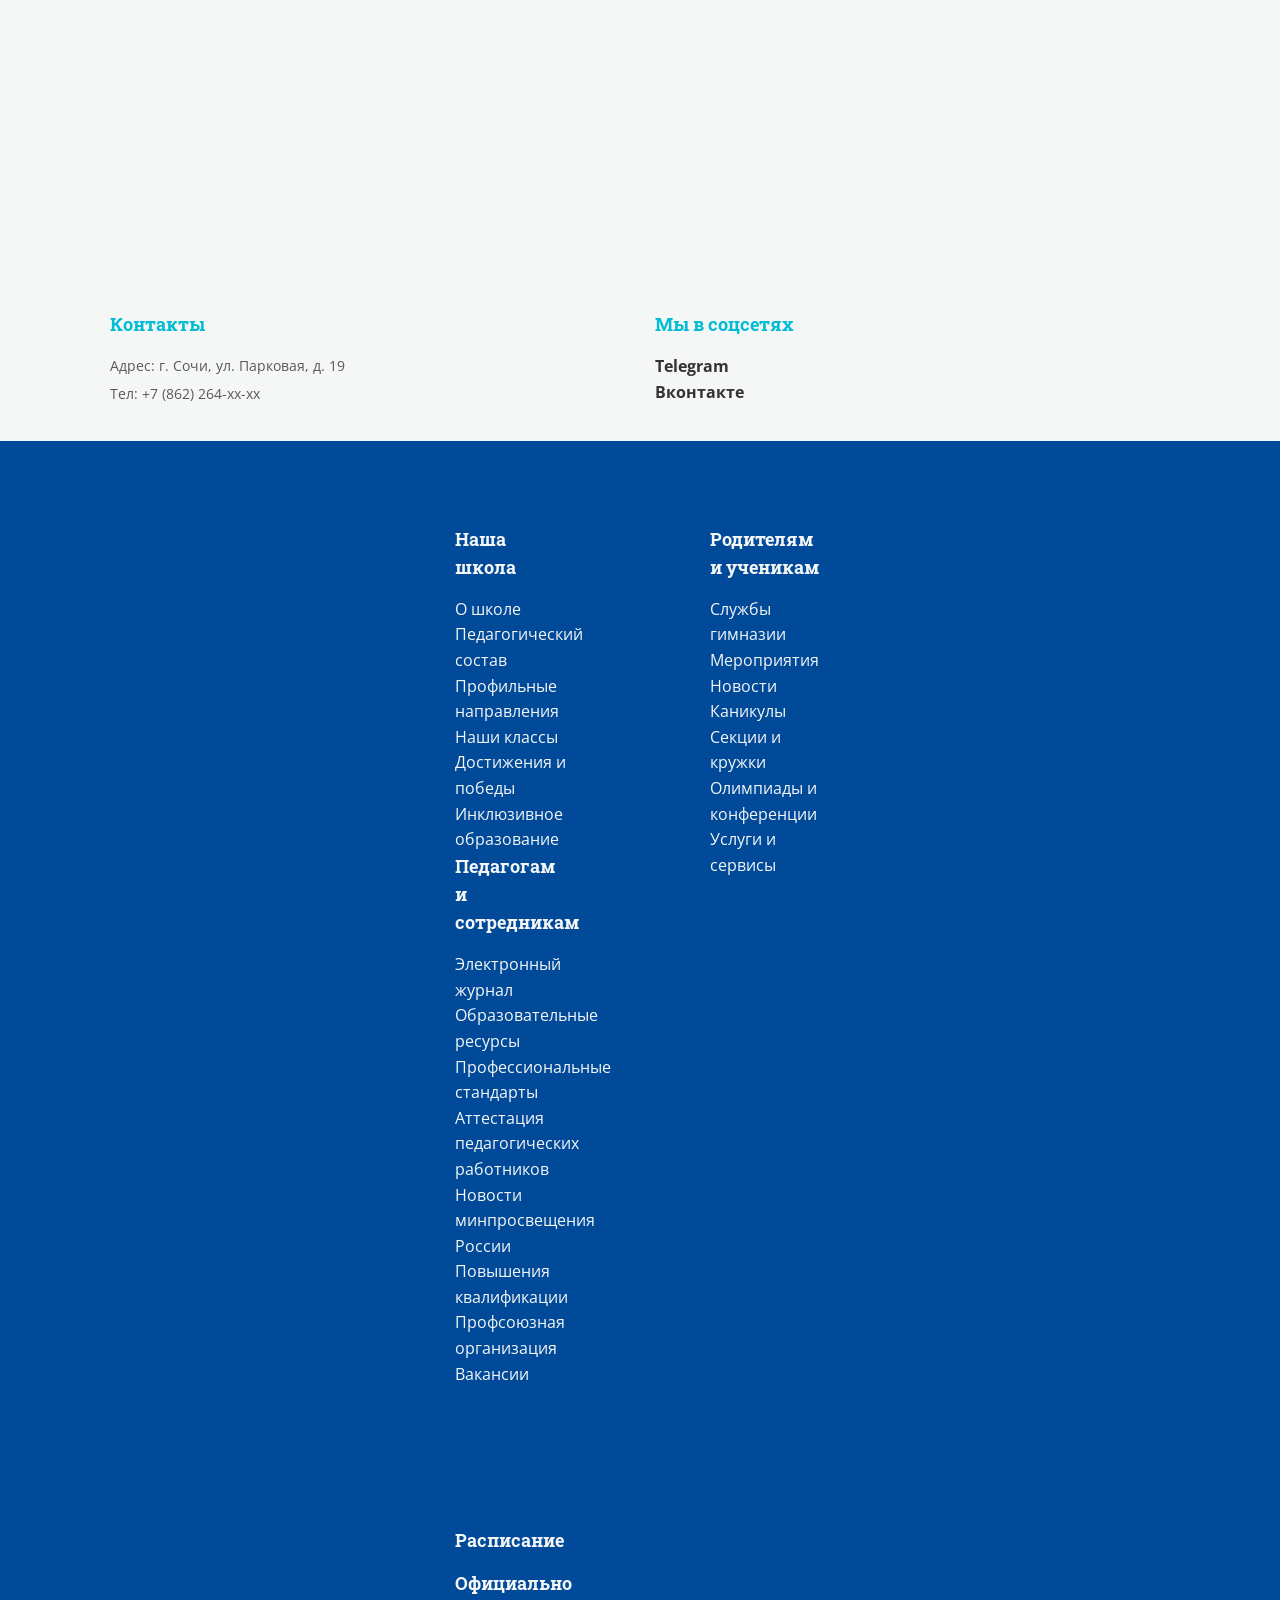
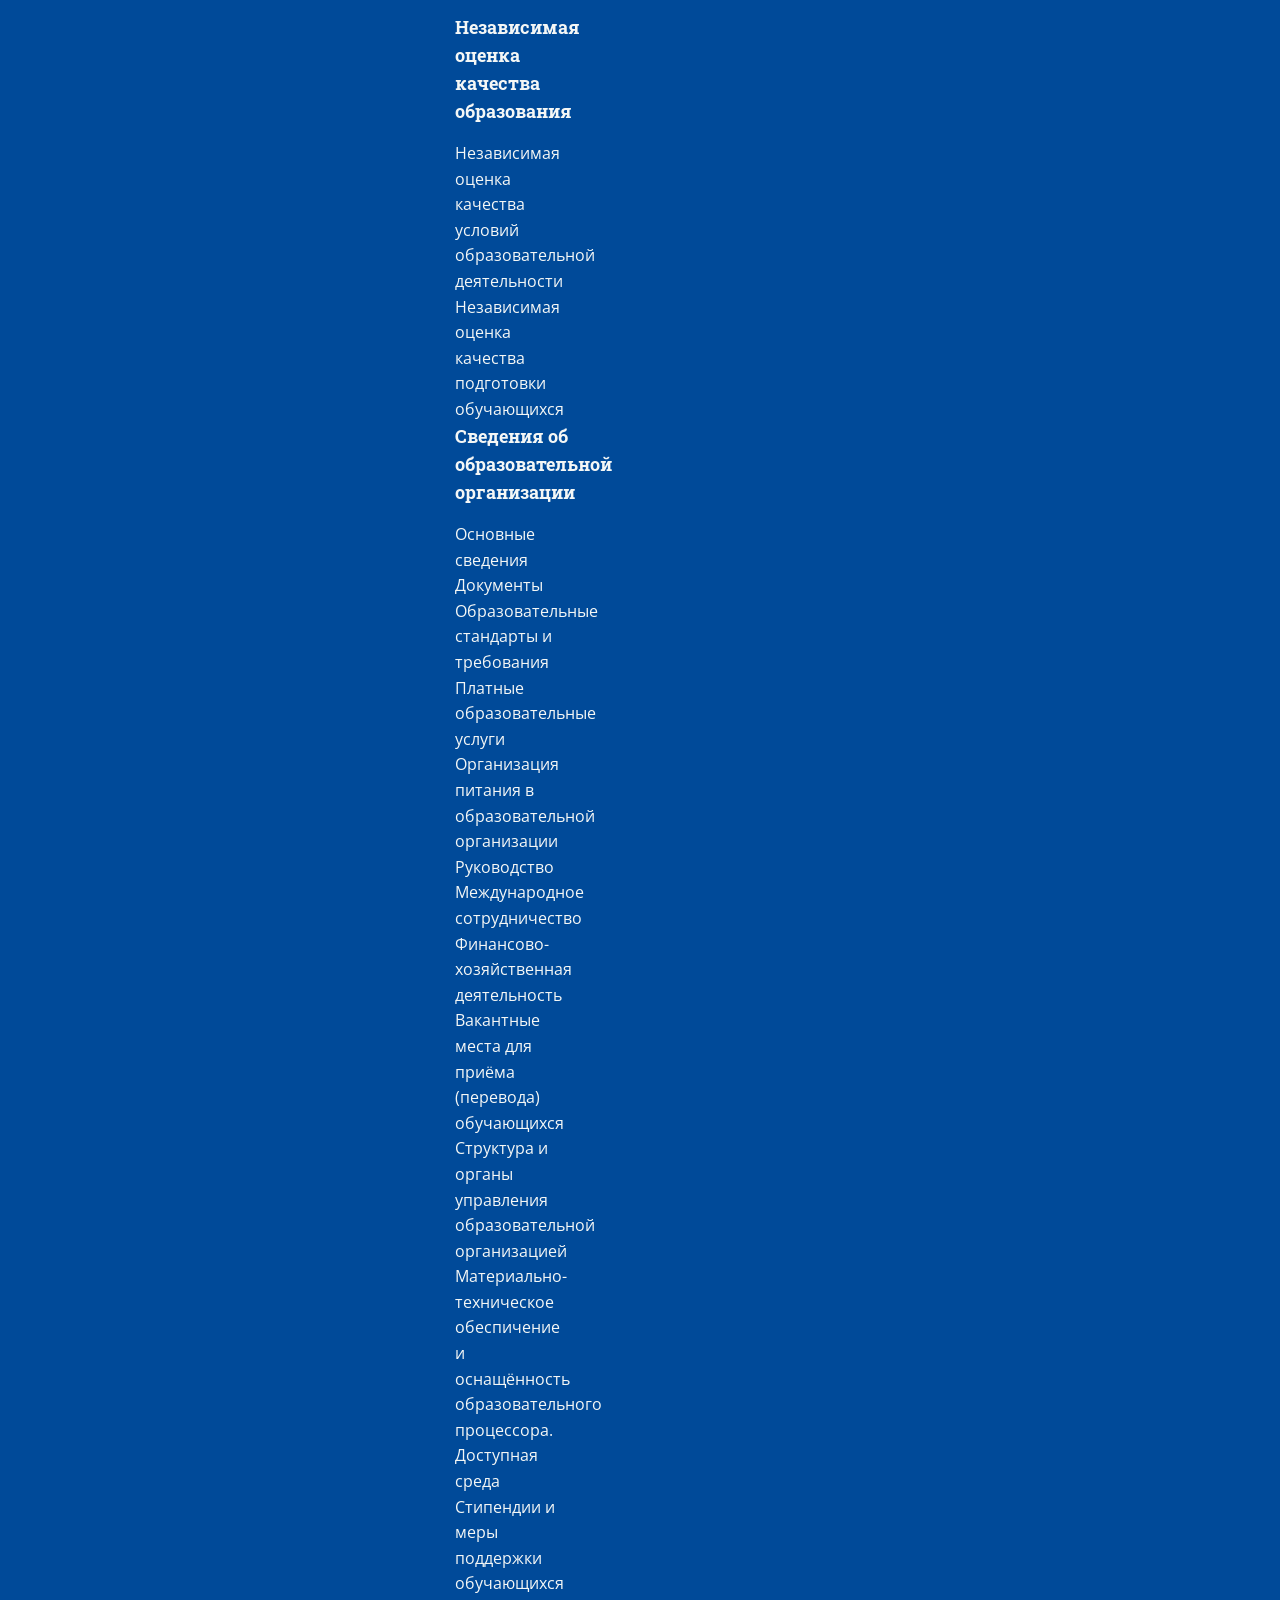
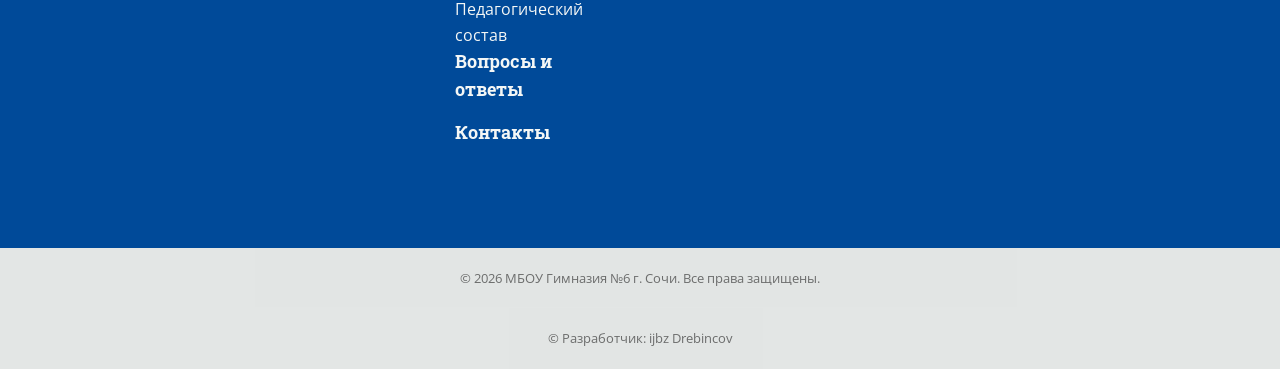
==== commit cd92e54a: "Авторство + исправления ошибок" ====
--- a/index.html
+++ b/index.html
@@ -556,10 +556,10 @@
 
             <div class="footer-col">
                 <h4>Мы в соцсетях</h4>
-                <p>VK / Telegram</p>
+                <div class="link"> <a target="_blank" href="https://t.me/gymnasium6sochi">Telegram</a> </div>
+                <div class="link"> <a target="_blank" href="https://vk.ru/gimnaziya6sochi">Вконтакте</a> </div>
             </div>
         </div>
-    </footer>
 
     <div class="footer123">
             <div class="footer1">
@@ -580,7 +580,6 @@
                 <p>Повышения квалификации</p>
                 <p>Профсоюзная организация</p>
                 <p>Вакансии</p>
-                
             </div>
 
             <div class="footer2">
@@ -596,13 +595,10 @@
         
             <div class="footer3">
                 <h3>Расписание</h3>
-            <div class="footer3">
                 <h3>Официально</h3>
-            <div class="footer3"></div>
                 <h3>Независимая оценка качества образования</h3>
                 <p>Независимая оценка качества условий образовательной деятельности</p>
                 <p>Независимая оценка качества подготовки обучающихся</p>
-            <div class="footer3"></div>
                 <h3>Сведения об образовательной организации</h3>
                 <p>Основные сведения</p>
                 <p>Документы</p>
@@ -617,16 +613,20 @@
                 <p>Материально-техническое обеспичение и оснащённость образовательного процессора. Доступная среда</p>
                 <p>Стипендии и меры поддержки обучающихся</p>
                 <p>Педагогический состав</p>
-            <div class="footer3">
                 <h3>Вопросы и ответы</h3>
-            <div class="footer3">
                 <h3>Контакты</h3>
 
         </div>
-        <div class="footer-bottom">
+        
+    </footer>
+    <div class="footer-bottom">
             <p>&copy; 2026 МБОУ Гимназия №6 г. Сочи. Все права защищены.</p>
-        </div>
-    
+    </div>
+
+    <div class="footer-bottom">
+            <p>&copy; Разработчик: ijbz Drebincov</p>
+    </div>
+
 </body>
 </html>
 
--- a/style.css
+++ b/style.css
@@ -340,8 +340,8 @@
 
 /* Footer */
 footer {
-    background-color: var(--primary-color);
-    color: var(--white);
+    background-color: var(--bg-light);
+    color: var(--text-color);
     padding: 70px 0 0 0;
     margin-top: 70px;
 }
@@ -374,14 +374,17 @@
 }
 
 .footer123{
-    background-color: var(--text-color);
+    display: flex;
+    flex-direction: column;
+    justify-content: center;
+    background-color: var(--primary-color);
 }
 
 .footer123 {
     display: grid;
     grid-template-columns: repeat(auto-fit, minmax(220px, 1fr));
     gap: 30px;
-    padding-bottom: 30px;
+    padding: 30px 400px;
 }
 
 h3 {
@@ -391,7 +394,14 @@
 }
 
 .footer1, .footer2, .footer3{
-    color: #555454d9;
+    color: var(--bg-light);
+    padding: 55px;
+}
+
+a {
+    text-decoration: none;
+    font-weight: bold;
+    color: var(--text-color);
 }
 
 .photo1{
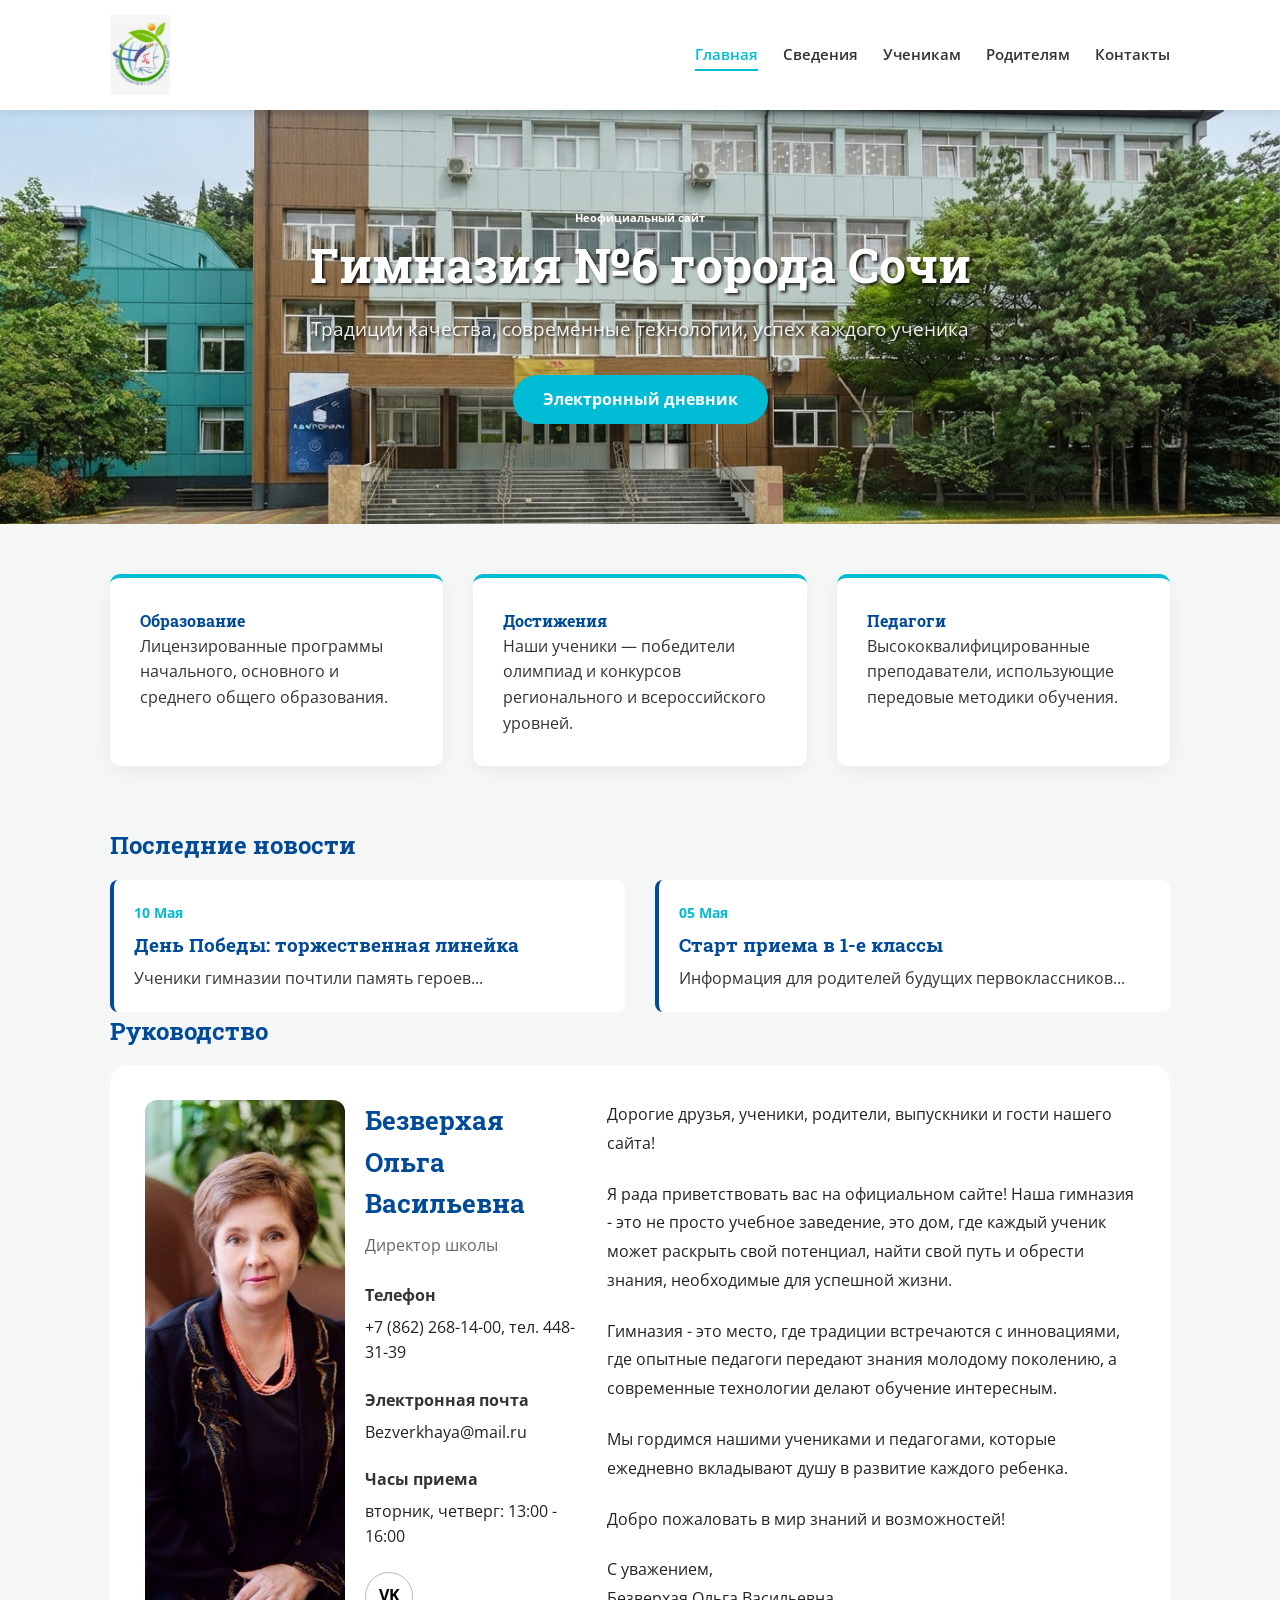
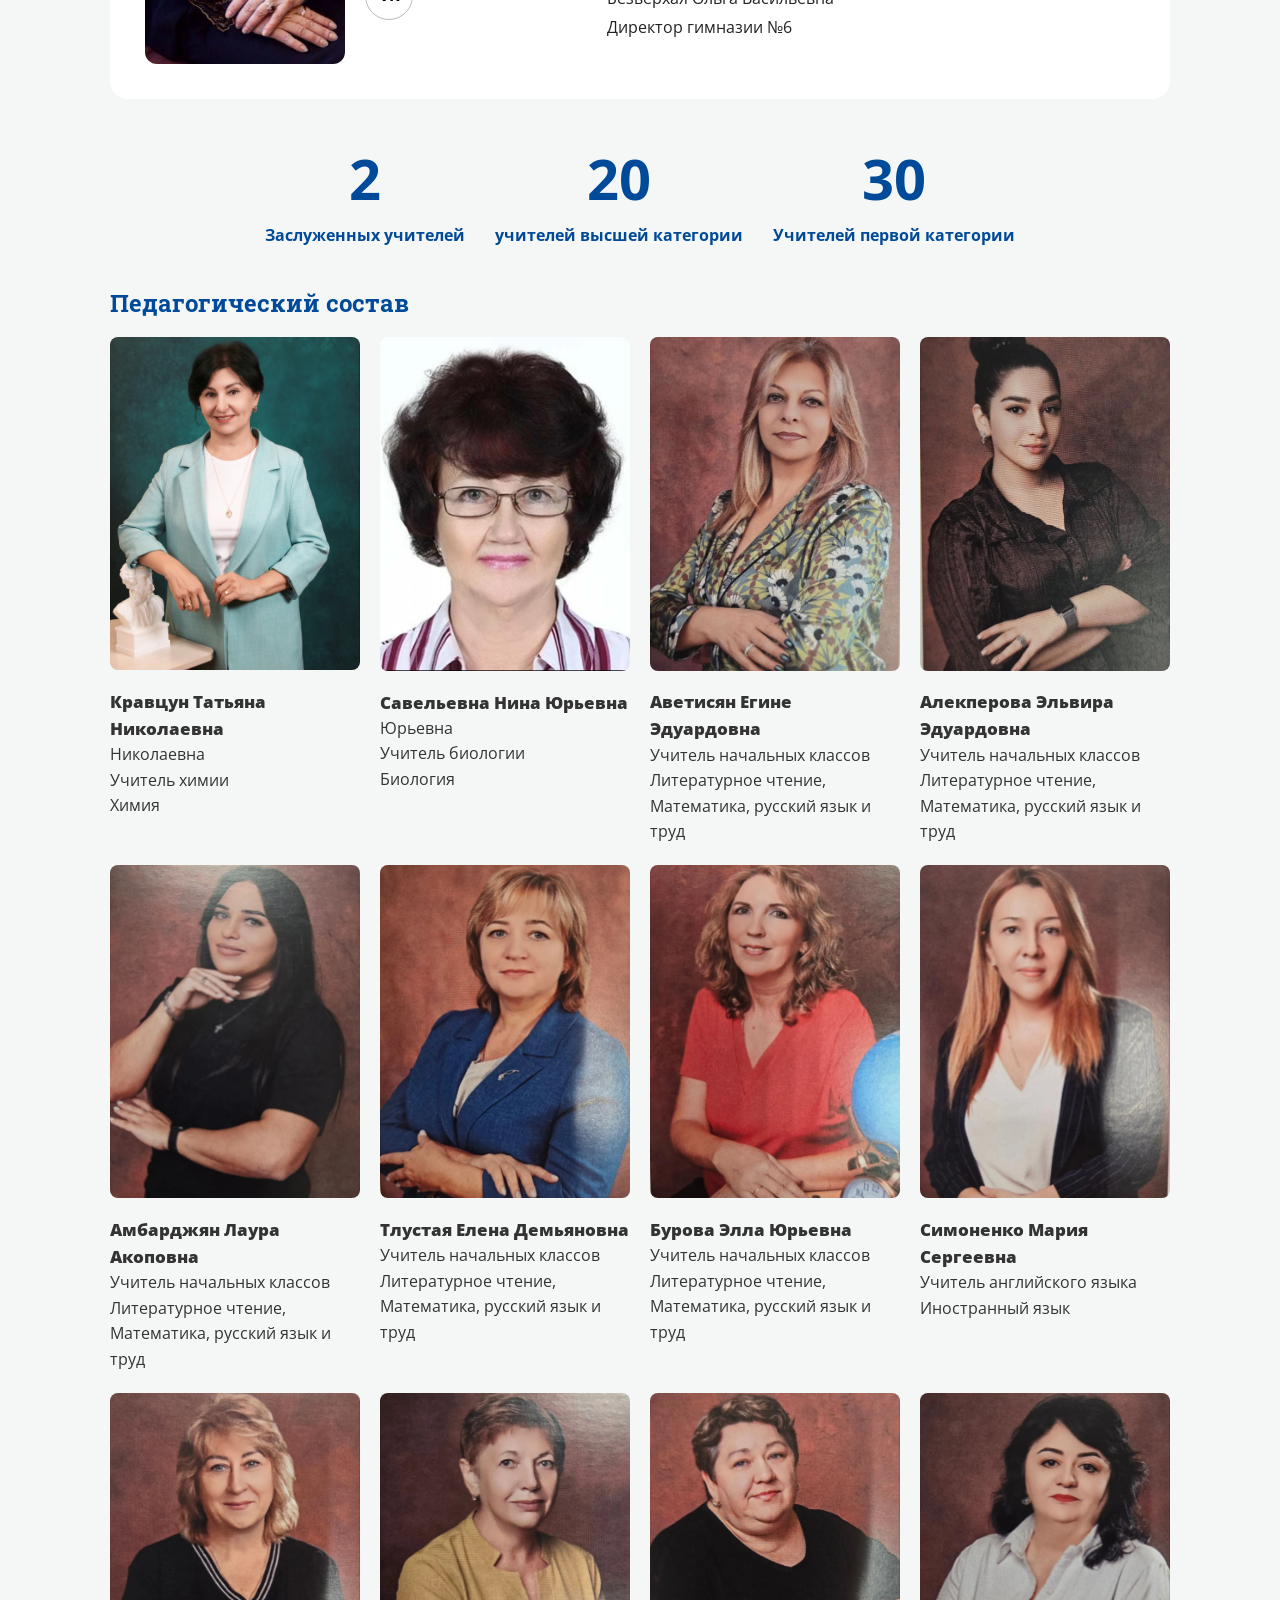
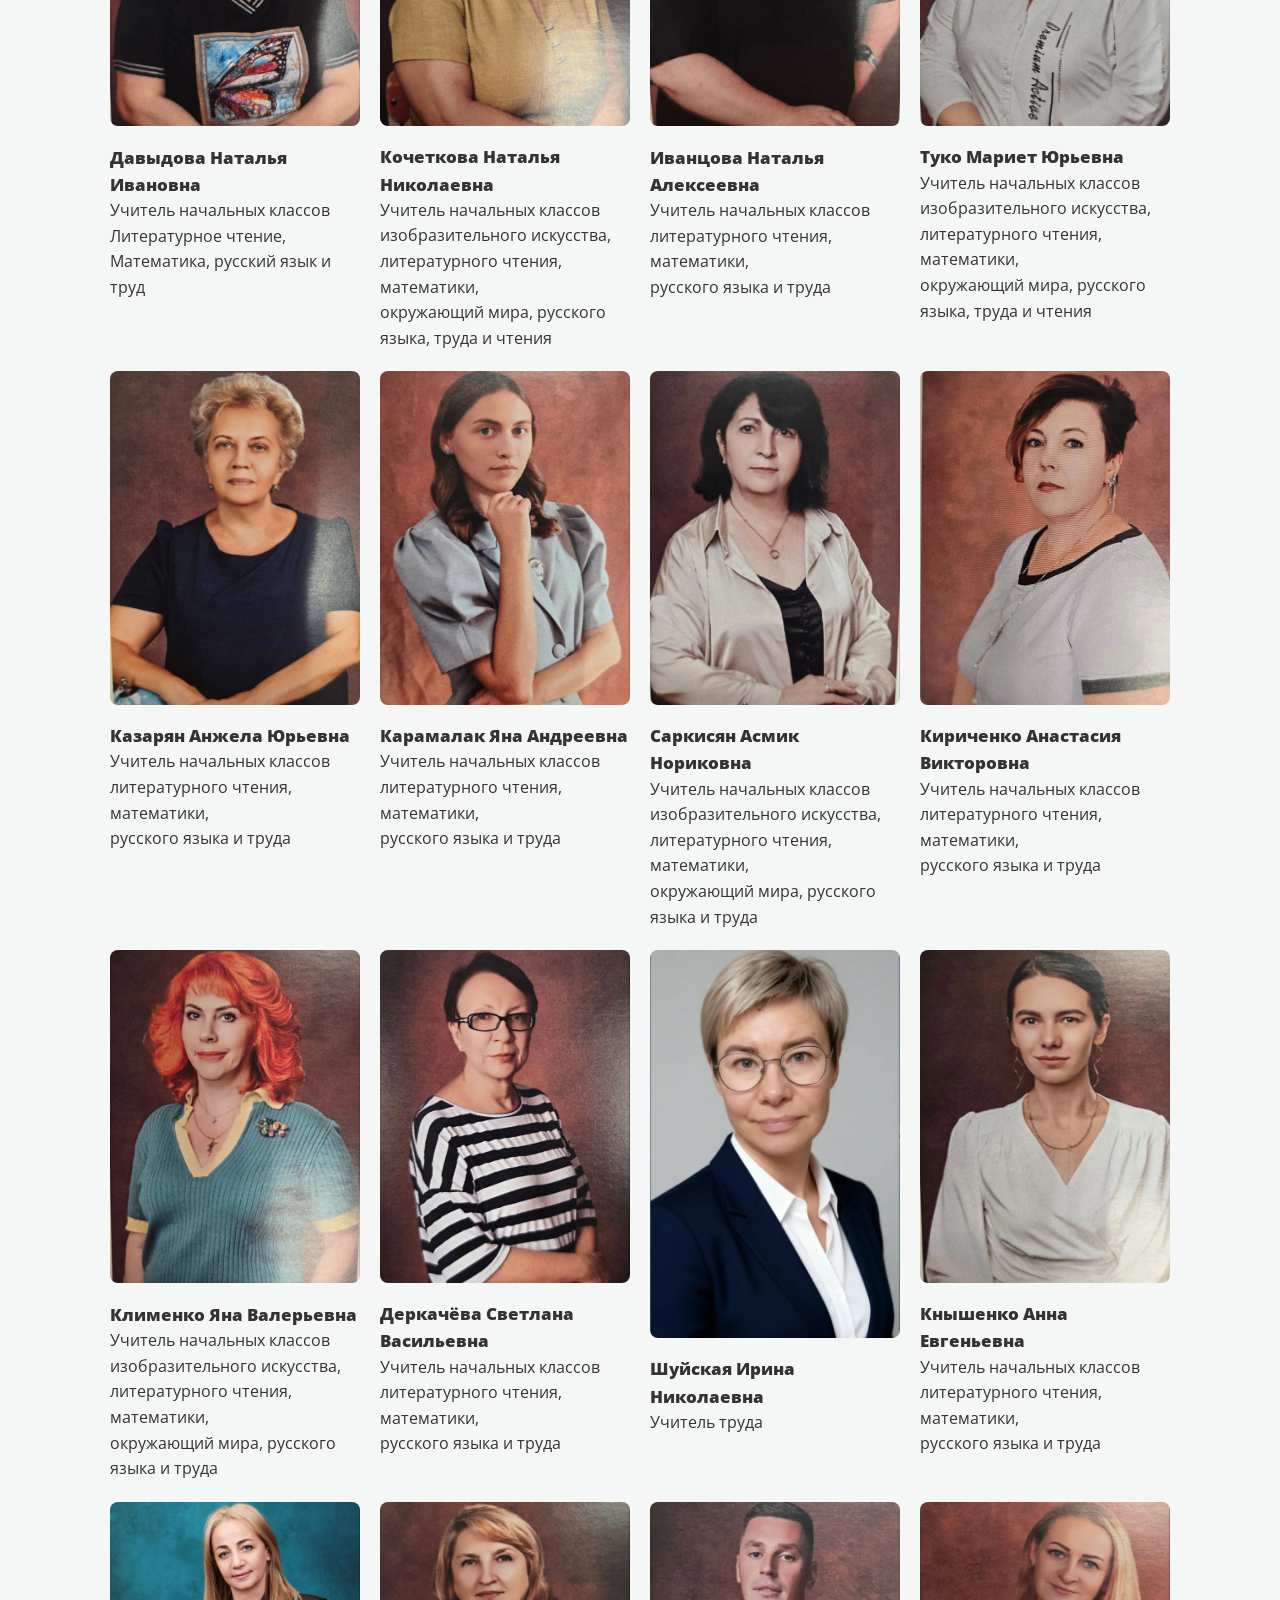
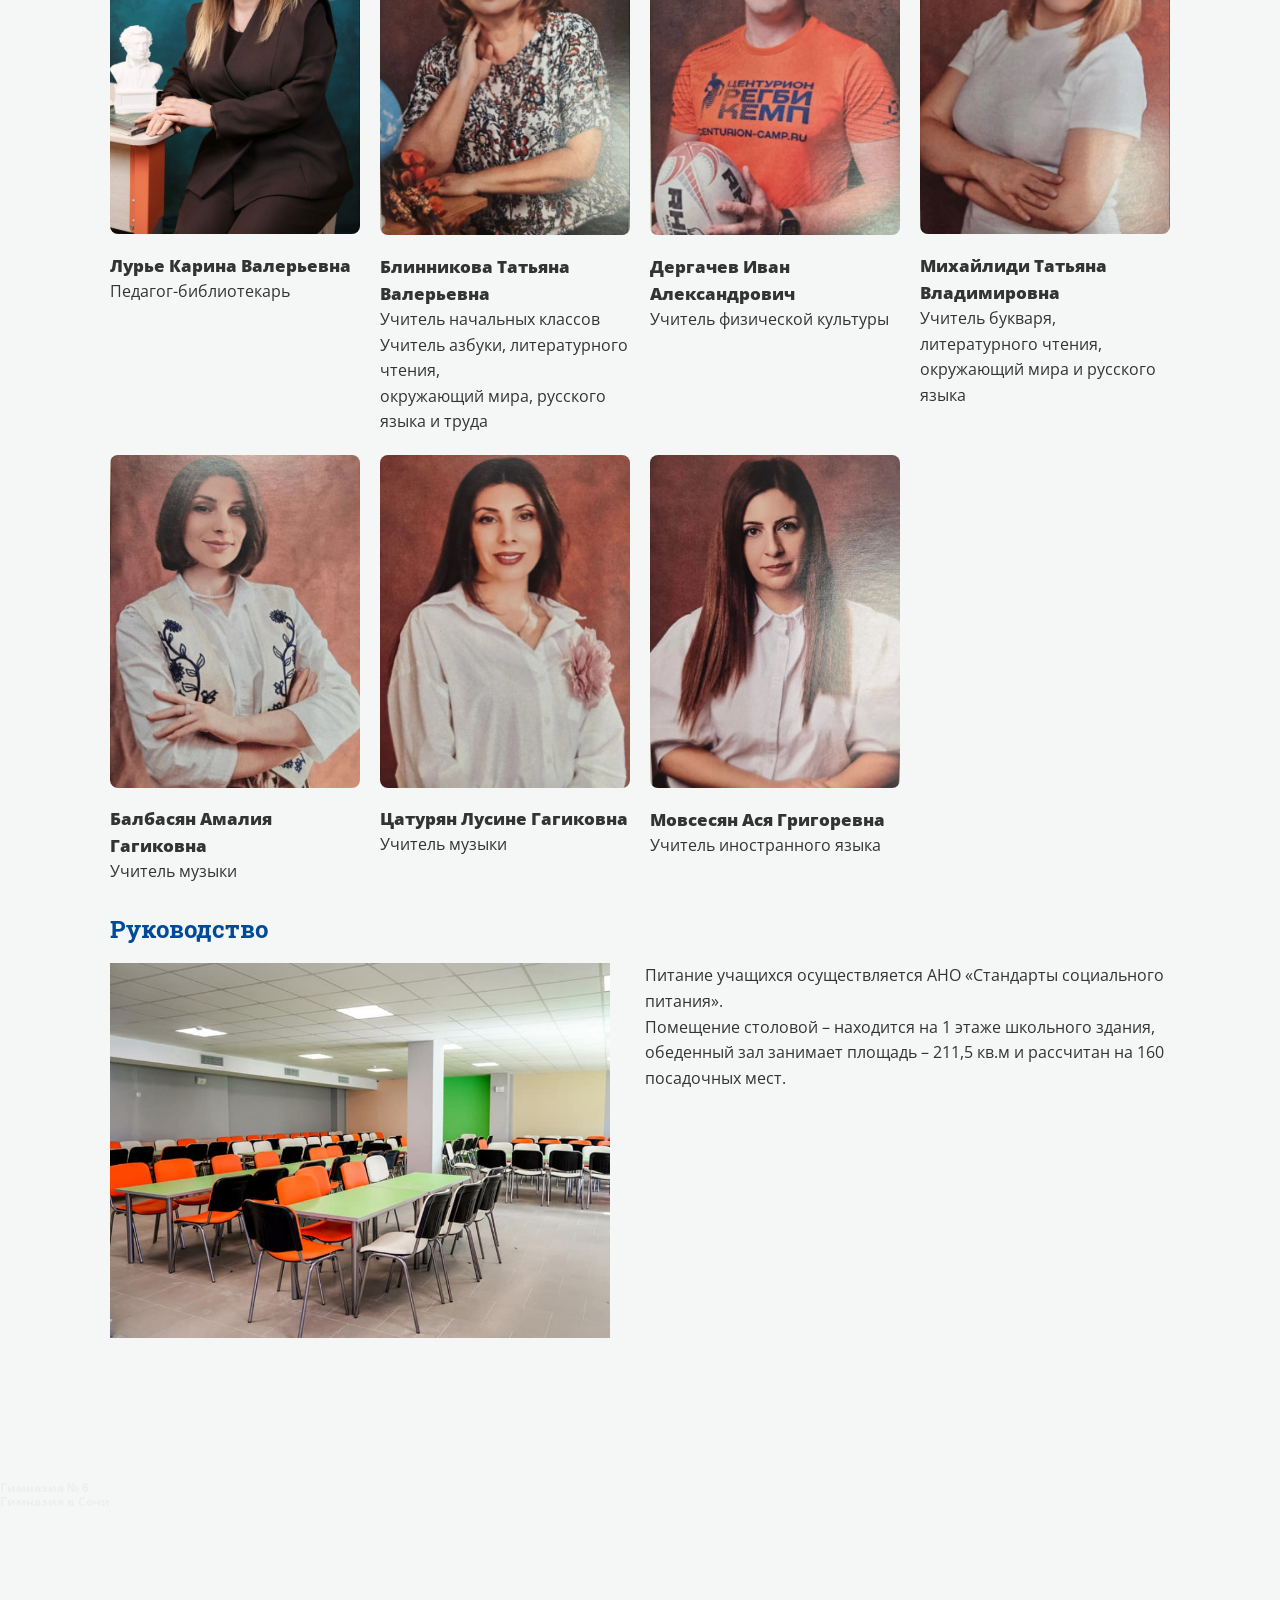
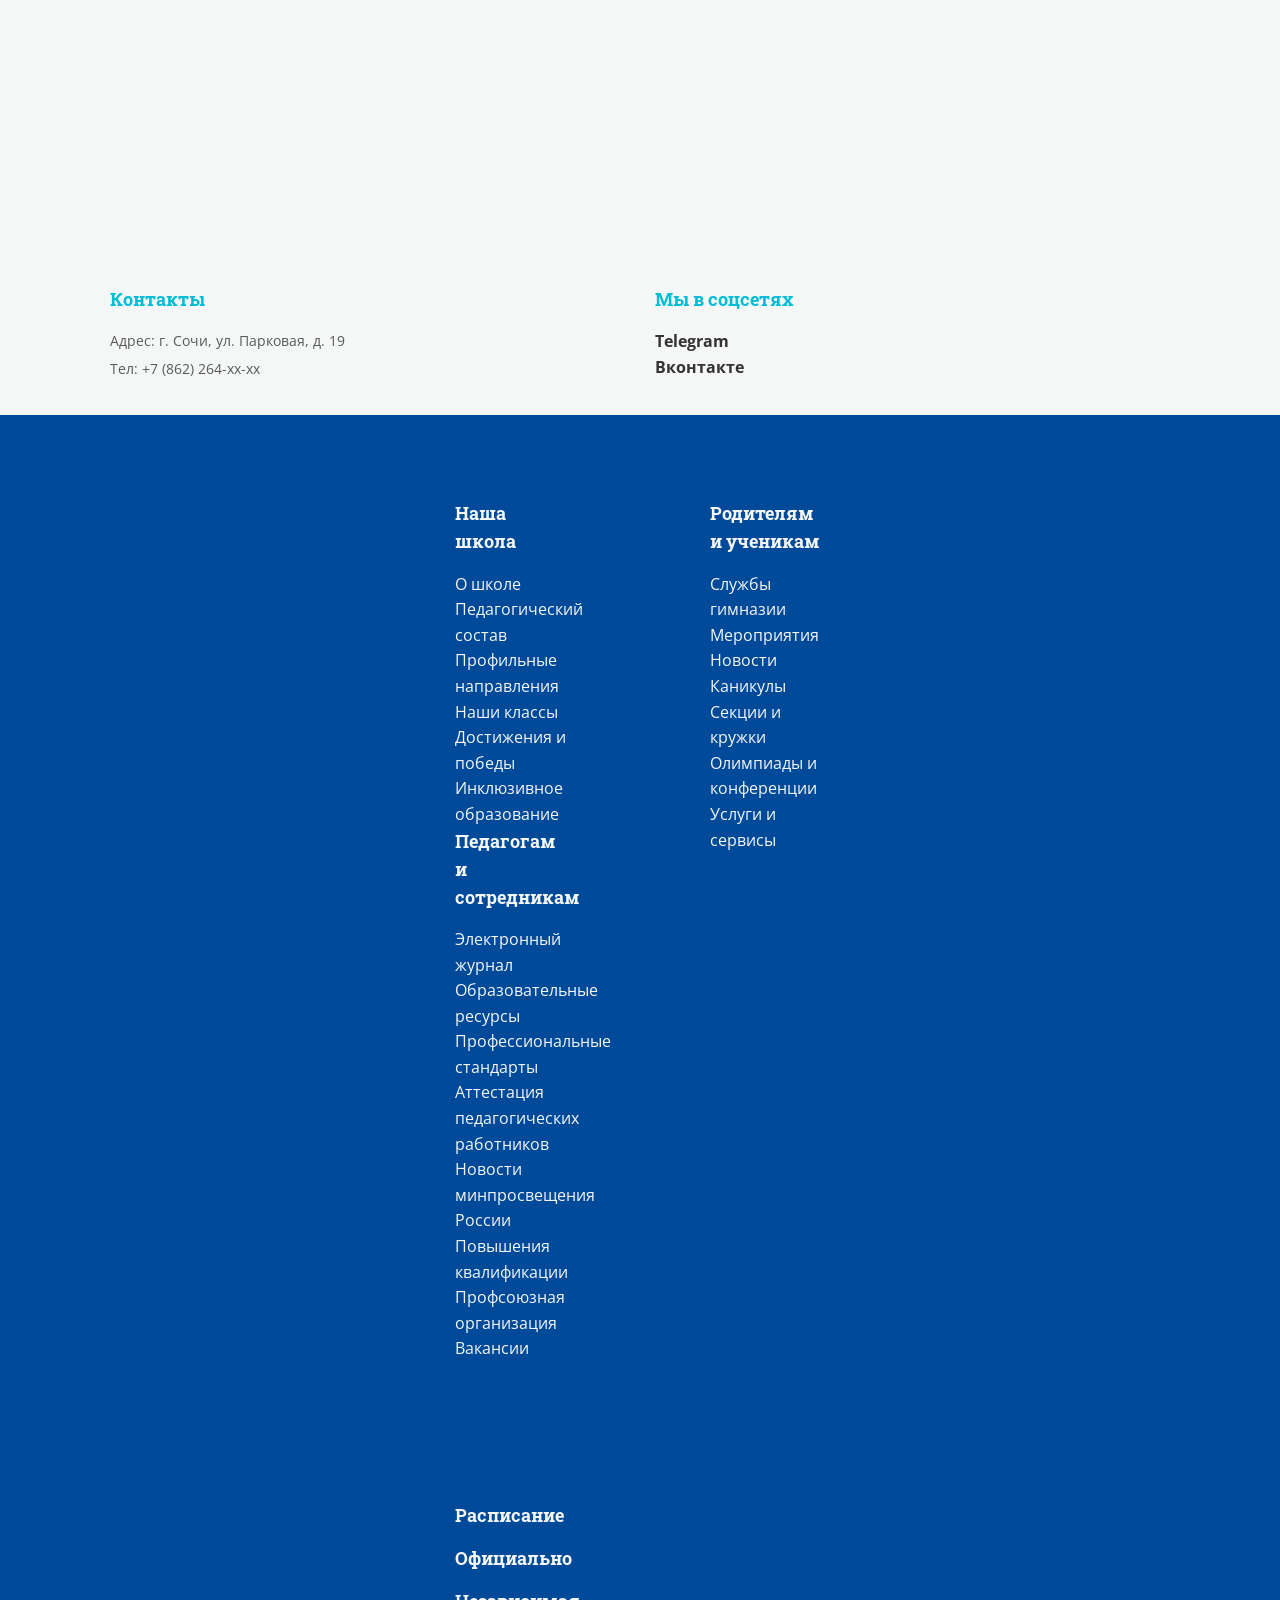
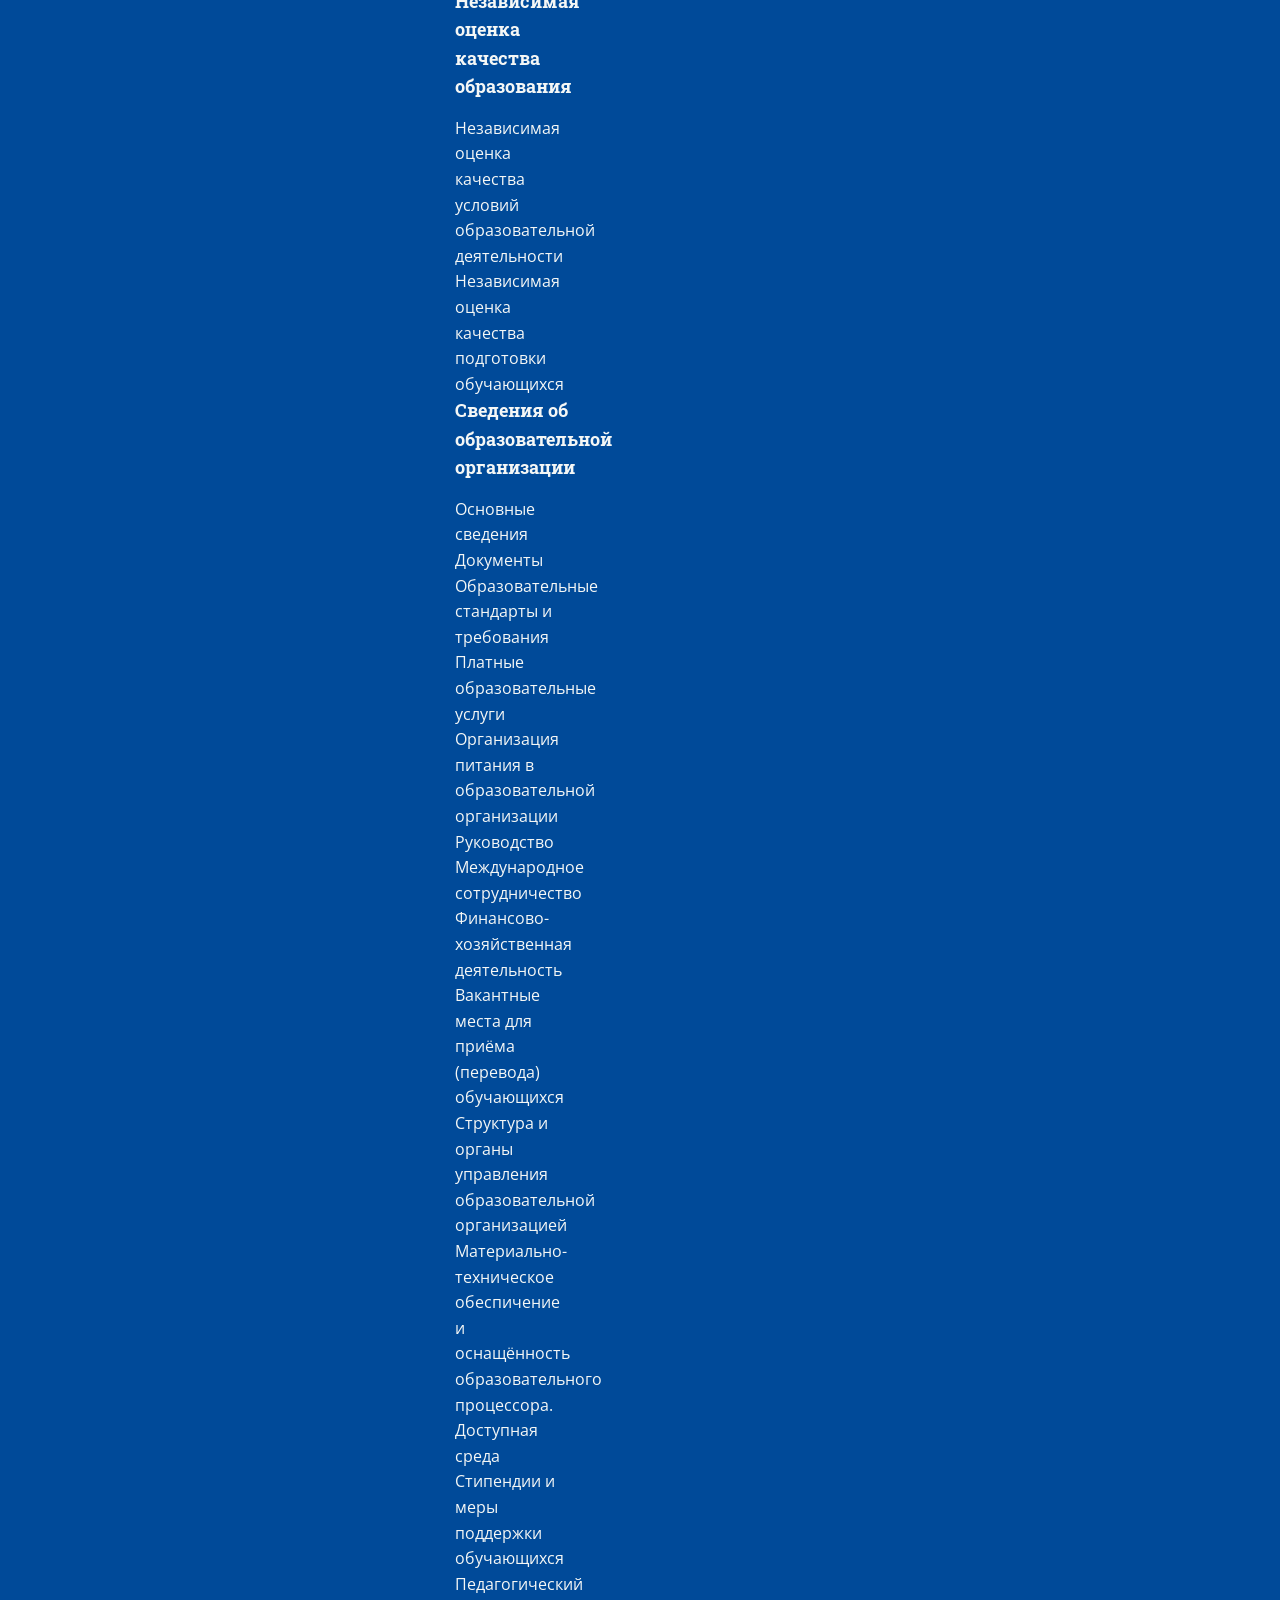
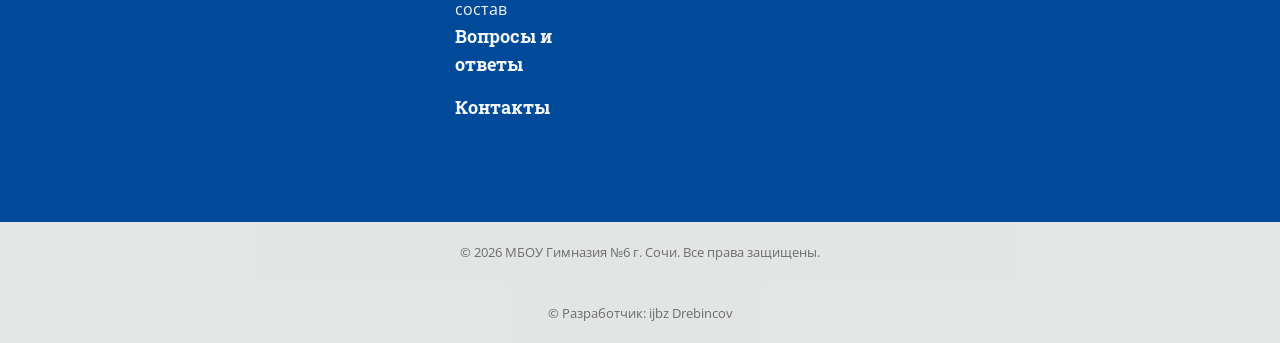
==== commit a77f5808: "Исправил ошибки" ====
--- a/index.html
+++ b/index.html
@@ -47,15 +47,15 @@
     <main class="container">
         <section class="features">
             <article class="feature-card">
-                <h3>Образование</h3>
+                <h4>Образование</h4>
                 <p>Лицензированные программы начального, основного и среднего общего образования.</p>
             </article>
             <article class="feature-card">
-                <h3>Достижения</h3>
+                <h4>Достижения</h4>
                 <p>Наши ученики — победители олимпиад и конкурсов регионального и всероссийского уровней.</p>
             </article>
             <article class="feature-card">
-                <h3>Педагоги</h3>
+                <h4>Педагоги</h4>
                 <p>Высококвалифицированные преподаватели, использующие передовые методики обучения.</p>
             </article>
         </section>
